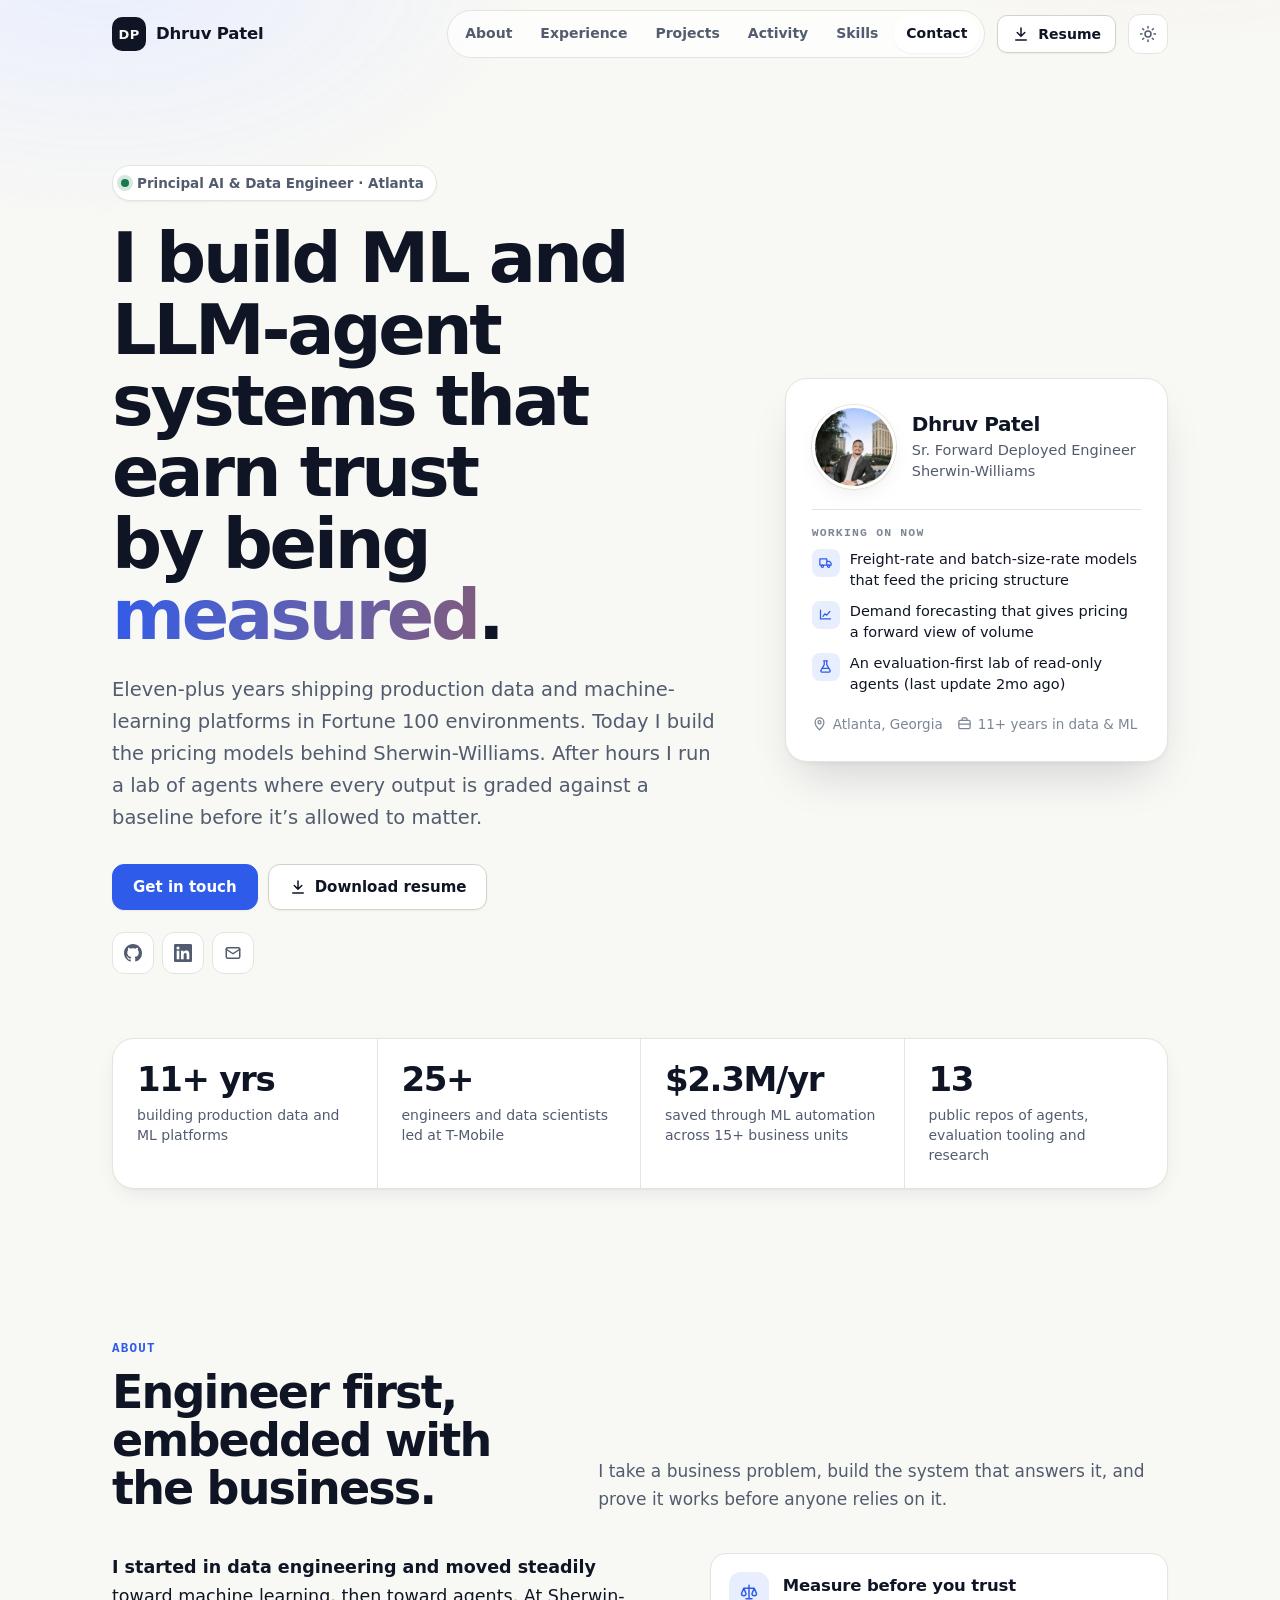
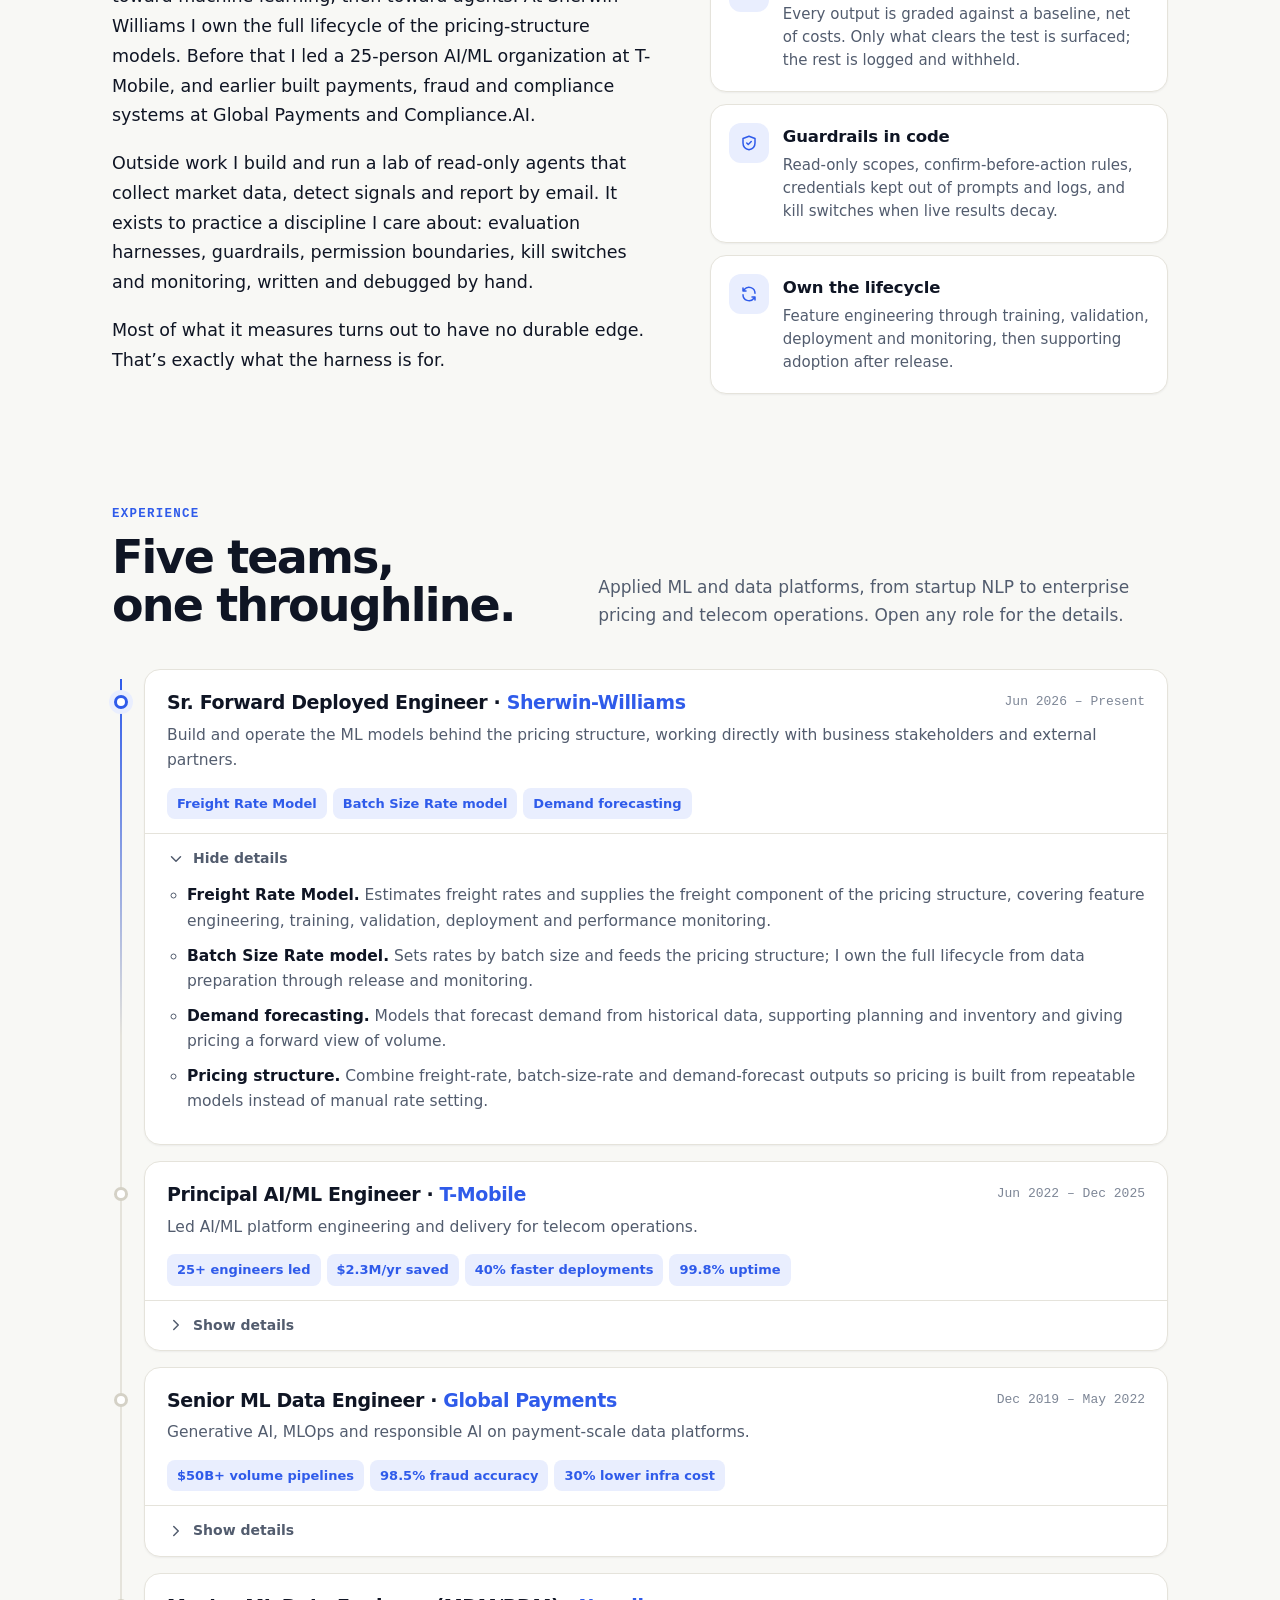
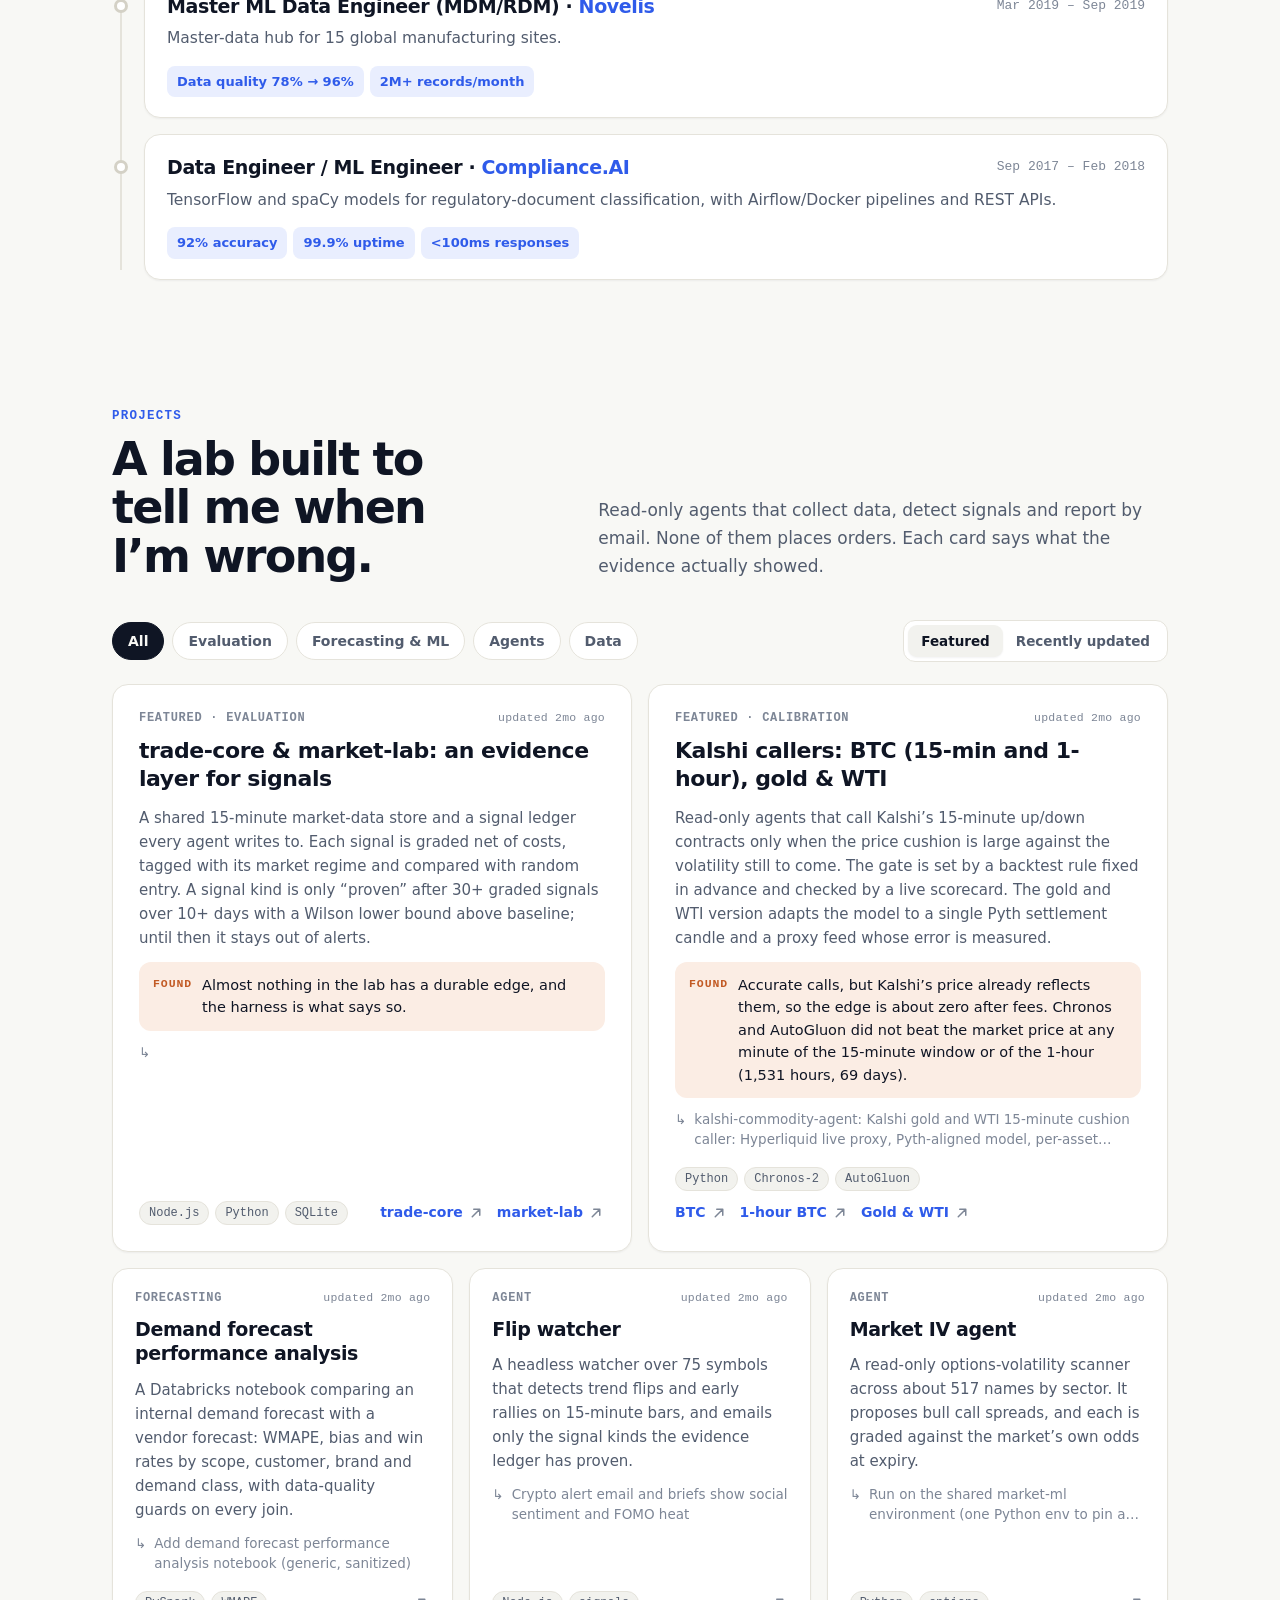
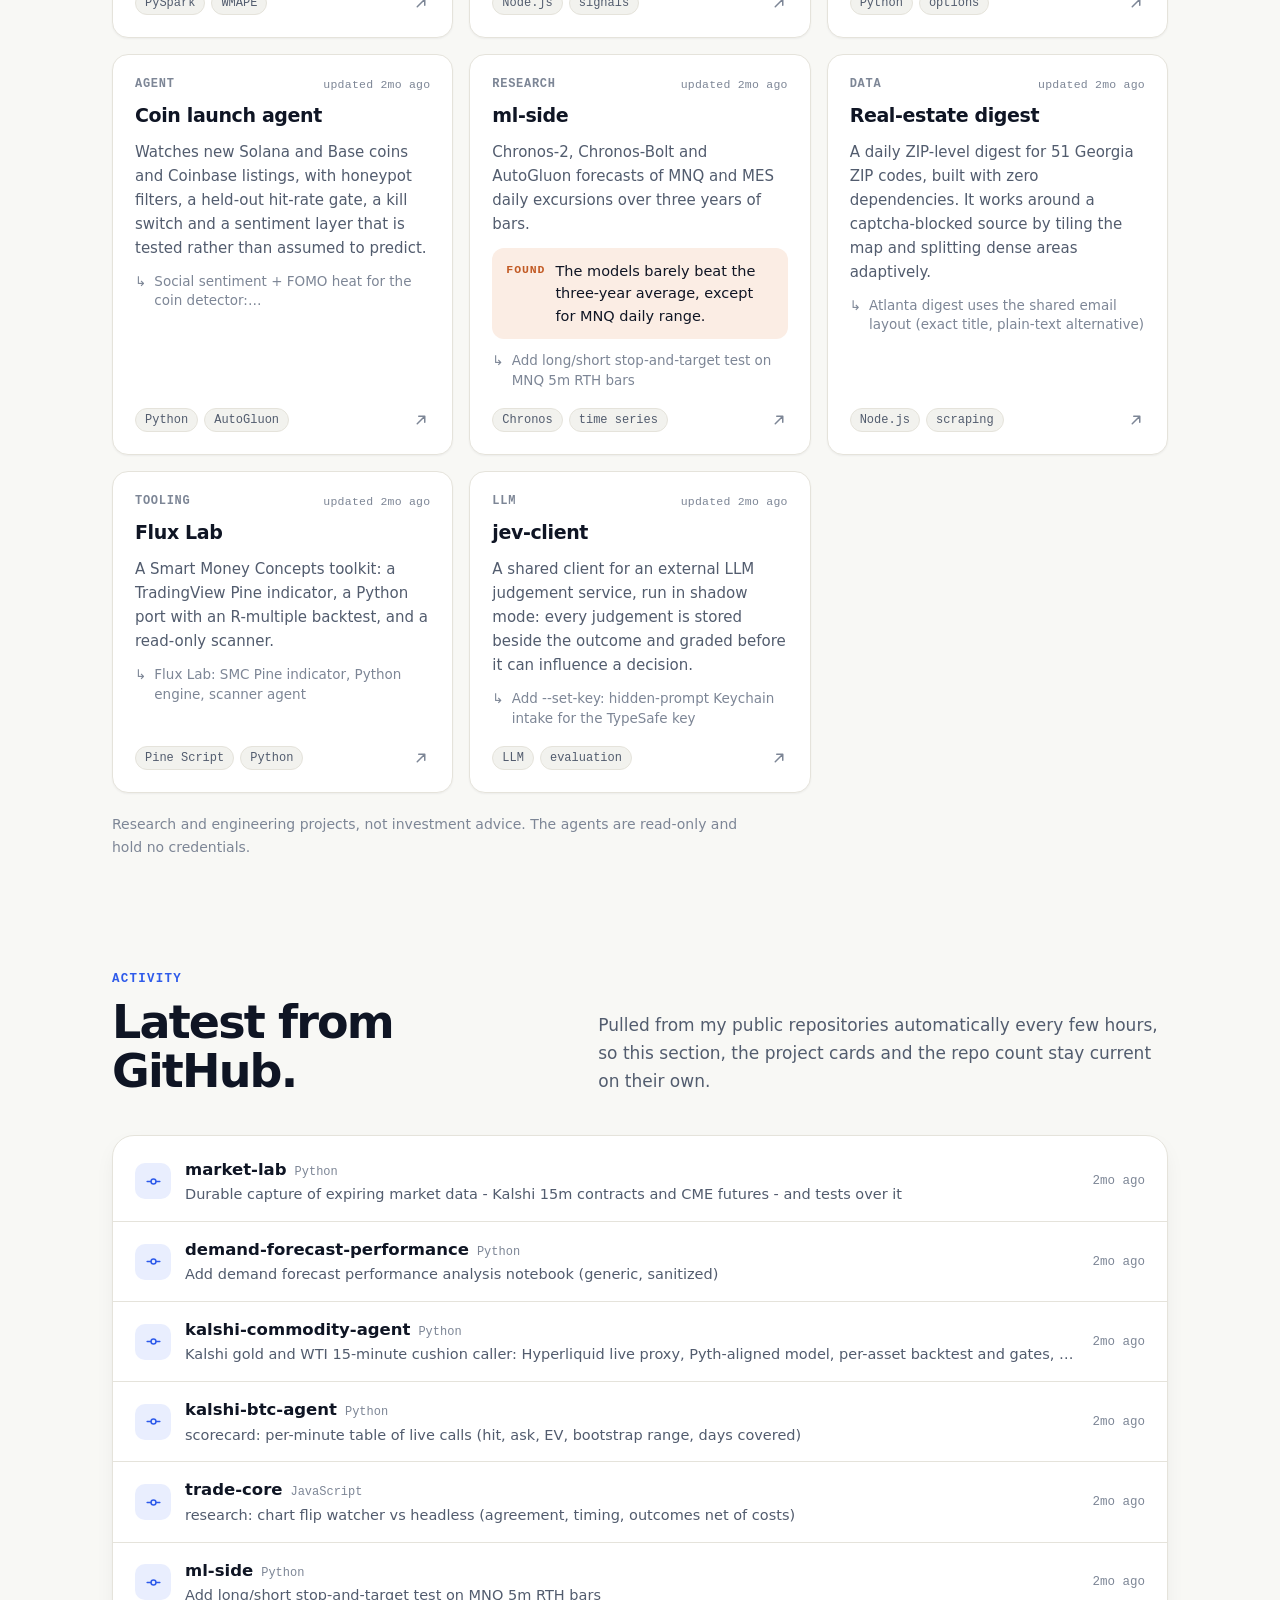
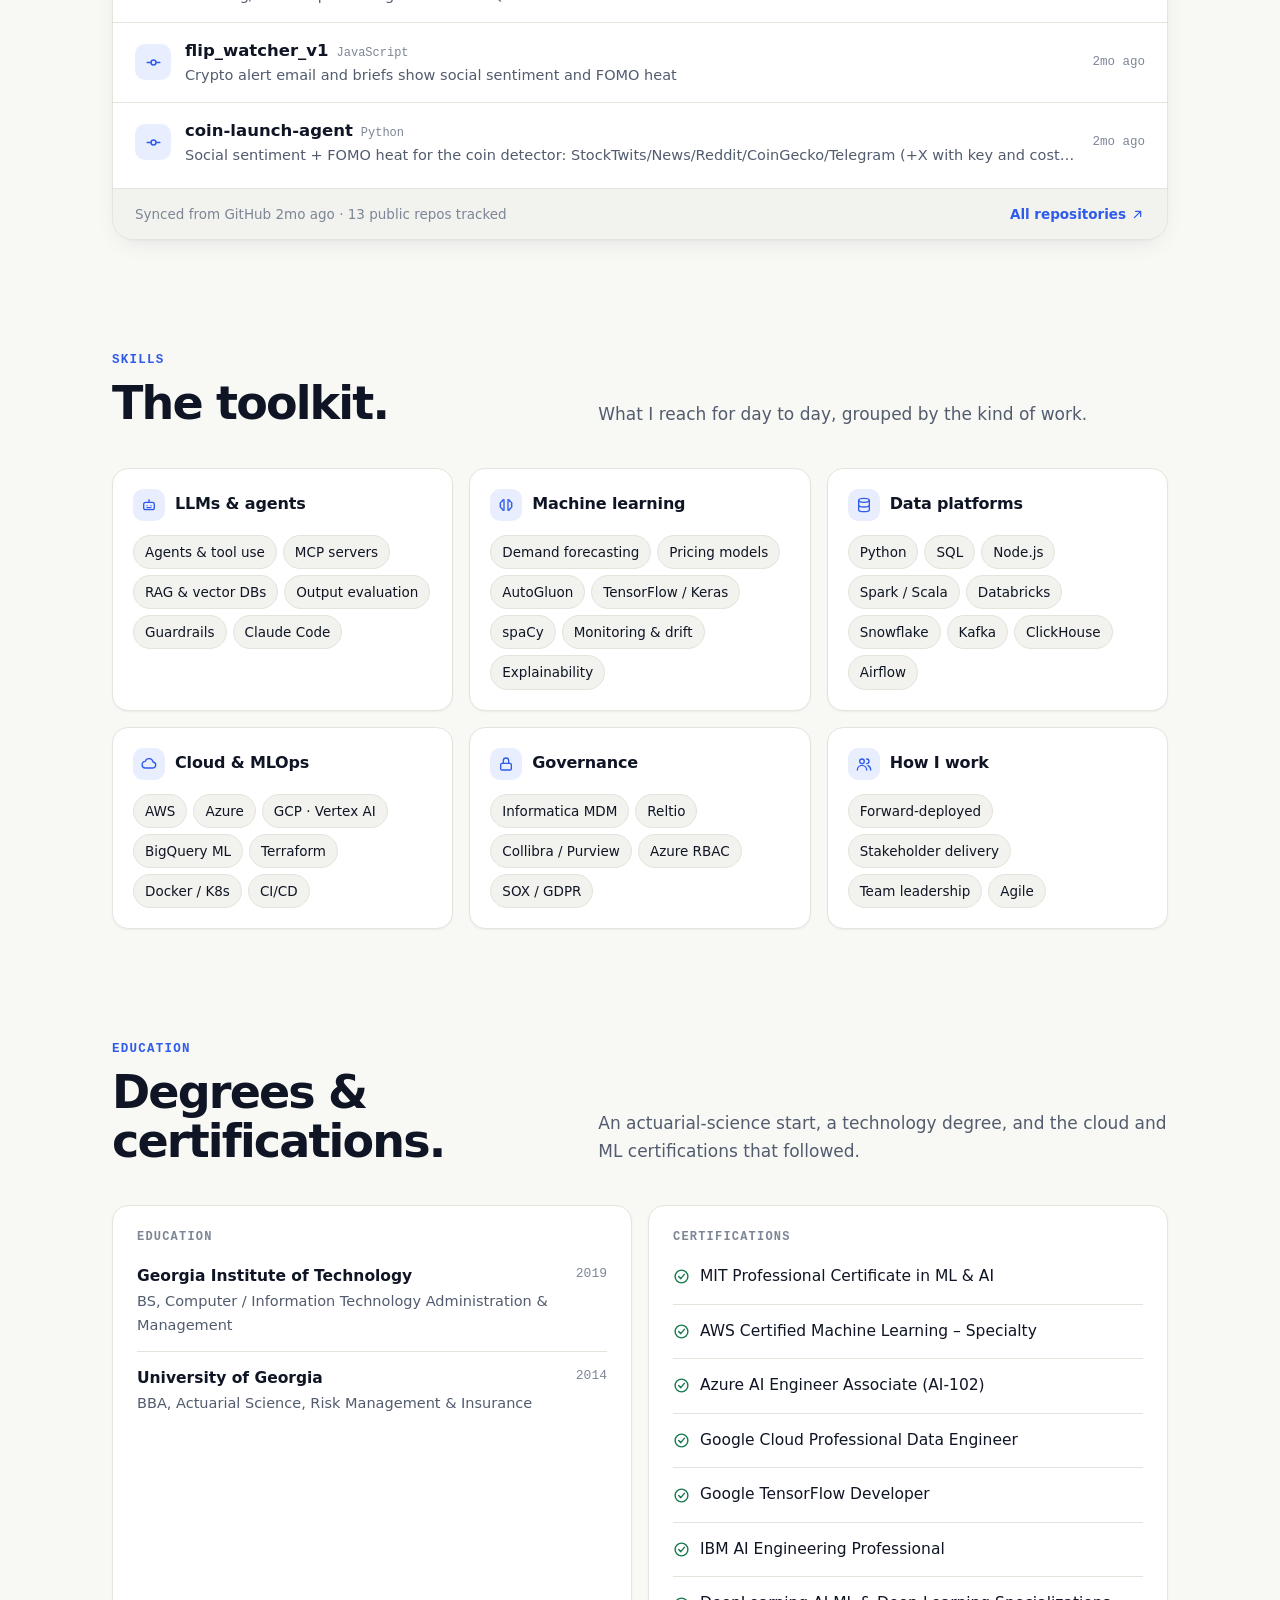
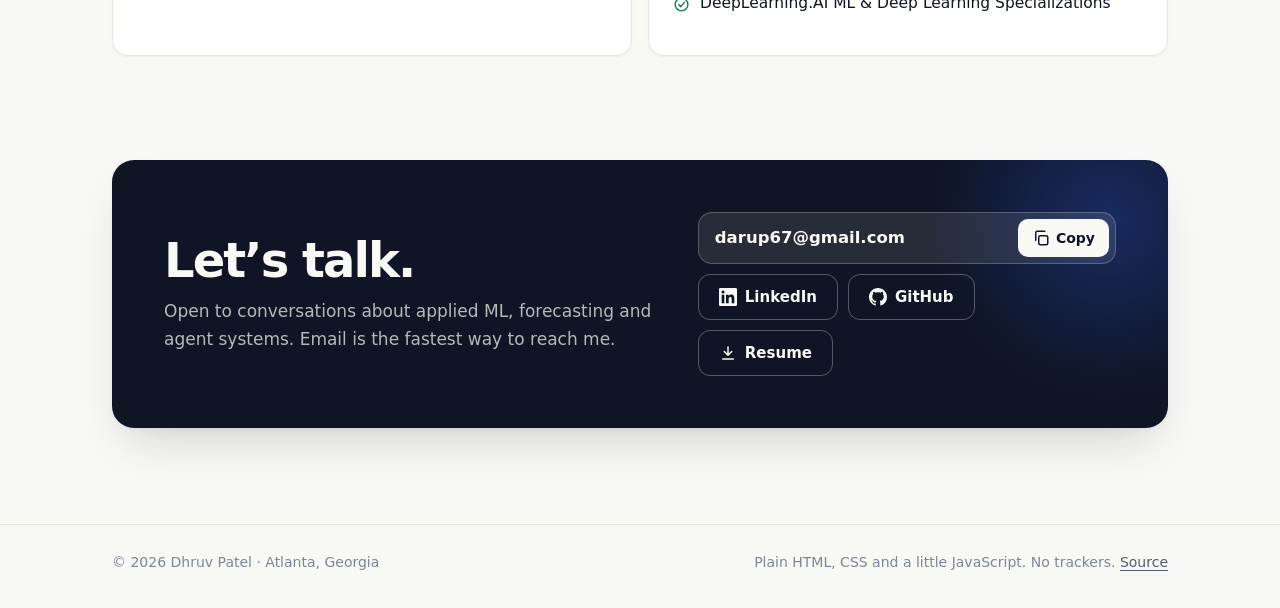
==== index.html @ 6b81b374 "Projects: add the 1-hour BTC caller to the Kalshi card Co-Authored-By: Claude Sonnet 5.5 <noreply@an" ====
<!doctype html>
<html lang="en">
<head>
<meta charset="utf-8">
<meta name="viewport" content="width=device-width, initial-scale=1, viewport-fit=cover">
<title>Dhruv Patel · AI &amp; Data Engineer</title>
<meta name="description" content="Dhruv Patel is a Principal AI and Data Engineer in Atlanta. He builds production ML platforms, demand-forecasting models and LLM-agent systems, and measures every output before trusting it.">
<meta name="theme-color" content="#f8f8f5" media="(prefers-color-scheme: light)">
<meta name="theme-color" content="#090c13" media="(prefers-color-scheme: dark)">
<link rel="canonical" href="https://darup67.github.io/dhruvpatel-site/">
<meta property="og:type" content="profile">
<meta property="og:title" content="Dhruv Patel · AI &amp; Data Engineer">
<meta property="og:description" content="Production ML platforms, demand forecasting and LLM-agent systems that are graded against baselines before they are trusted.">
<meta property="og:url" content="https://darup67.github.io/dhruvpatel-site/">
<meta property="og:image" content="https://darup67.github.io/dhruvpatel-site/assets/avatar.jpg">
<meta name="twitter:card" content="summary">
<link rel="icon" href="data:image/svg+xml,%3Csvg xmlns='http://www.w3.org/2000/svg' viewBox='0 0 64 64'%3E%3Crect width='64' height='64' rx='16' fill='%230f1524'/%3E%3Ctext x='32' y='41' font-family='system-ui,sans-serif' font-size='26' font-weight='700' text-anchor='middle' fill='white'%3EDP%3C/text%3E%3C/svg%3E">
<link rel="stylesheet" href="style.css">
<script>try{var t=localStorage.getItem('theme');if(t==='light'||t==='dark')document.documentElement.setAttribute('data-theme',t)}catch(e){}document.documentElement.classList.add('js')</script>
<script type="application/ld+json">
{"@context":"https://schema.org","@type":"Person","name":"Dhruv Patel","jobTitle":"Principal AI & Data Engineer","image":"https://darup67.github.io/dhruvpatel-site/assets/avatar.jpg","url":"https://darup67.github.io/dhruvpatel-site/","address":{"@type":"PostalAddress","addressLocality":"Atlanta","addressRegion":"GA","addressCountry":"US"},"sameAs":["https://github.com/darup67","https://www.linkedin.com/in/darup89"],"alumniOf":["Georgia Institute of Technology","University of Georgia"]}
</script>
</head>
<body>
<svg width="0" height="0" style="position:absolute" aria-hidden="true">
  <symbol id="i-gh" viewBox="0 0 16 16"><path d="M8 0C3.58 0 0 3.58 0 8c0 3.54 2.29 6.53 5.47 7.59.4.07.55-.17.55-.38 0-.19-.01-.82-.01-1.49-2.01.37-2.53-.49-2.69-.94-.09-.23-.48-.94-.82-1.13-.28-.15-.68-.52-.01-.53.63-.01 1.08.58 1.23.82.72 1.21 1.87.87 2.33.66.07-.52.28-.87.51-1.07-1.78-.2-3.64-.89-3.64-3.95 0-.87.31-1.59.82-2.15-.08-.2-.36-1.02.08-2.12 0 0 .67-.21 2.2.82.64-.18 1.32-.27 2-.27.68 0 1.36.09 2 .27 1.53-1.04 2.2-.82 2.2-.82.44 1.1.16 1.92.08 2.12.51.56.82 1.27.82 2.15 0 3.07-1.87 3.75-3.65 3.95.29.25.54.73.54 1.48 0 1.07-.01 1.93-.01 2.2 0 .21.15.46.55.38A8.01 8.01 0 0016 8c0-4.42-3.58-8-8-8z"/></symbol>
  <symbol id="i-in" viewBox="0 0 24 24"><path d="M20.45 20.45h-3.56v-5.57c0-1.33-.02-3.04-1.85-3.04-1.85 0-2.14 1.45-2.14 2.94v5.67H9.35V9h3.41v1.56h.05c.48-.9 1.64-1.85 3.37-1.85 3.6 0 4.27 2.37 4.27 5.46v6.28zM5.34 7.43a2.06 2.06 0 110-4.13 2.06 2.06 0 010 4.13zM7.12 20.45H3.56V9h3.56v11.45zM22.22 0H1.77C.79 0 0 .77 0 1.73v20.54C0 23.23.79 24 1.77 24h20.45c.98 0 1.78-.77 1.78-1.73V1.73C24 .77 23.2 0 22.22 0z"/></symbol>
  <symbol id="i-mail" viewBox="0 0 24 24"><rect x="3" y="5" width="18" height="14" rx="2"/><path d="M3 7l9 6 9-6"/></symbol>
  <symbol id="i-down" viewBox="0 0 24 24"><path d="M12 4v11M7 10l5 5 5-5M5 20h14"/></symbol>
  <symbol id="i-arrow" viewBox="0 0 24 24"><path d="M7 17L17 7M9 7h8v8"/></symbol>
  <symbol id="i-chev" viewBox="0 0 24 24"><path d="M9 6l6 6-6 6"/></symbol>
  <symbol id="i-sun" viewBox="0 0 24 24"><circle cx="12" cy="12" r="4"/><path d="M12 2v2M12 20v2M4.9 4.9l1.4 1.4M17.7 17.7l1.4 1.4M2 12h2M20 12h2M4.9 19.1l1.4-1.4M17.7 6.3l1.4-1.4"/></symbol>
  <symbol id="i-moon" viewBox="0 0 24 24"><path d="M21 12.8A9 9 0 1111.2 3a7 7 0 009.8 9.8z"/></symbol>
  <symbol id="i-menu" viewBox="0 0 24 24"><path d="M4 7h16M4 12h16M4 17h16"/></symbol>
  <symbol id="i-x" viewBox="0 0 24 24"><path d="M6 6l12 12M18 6L6 18"/></symbol>
  <symbol id="i-copy" viewBox="0 0 24 24"><rect x="9" y="9" width="12" height="12" rx="2"/><path d="M5 15V5a2 2 0 012-2h10"/></symbol>
  <symbol id="i-pin" viewBox="0 0 24 24"><path d="M12 22s7-6.1 7-12a7 7 0 10-14 0c0 5.9 7 12 7 12z"/><circle cx="12" cy="10" r="2.5"/></symbol>
  <symbol id="i-brief" viewBox="0 0 24 24"><rect x="3" y="7" width="18" height="13" rx="2"/><path d="M8 7V5a2 2 0 012-2h4a2 2 0 012 2v2M3 13h18"/></symbol>
  <symbol id="i-chart" viewBox="0 0 24 24"><path d="M4 19V5M4 19h16M8 15l3-4 3 2 5-6"/></symbol>
  <symbol id="i-truck" viewBox="0 0 24 24"><path d="M3 6h11v10H3zM14 10h4l3 3v3h-7"/><circle cx="7" cy="18" r="1.8"/><circle cx="17" cy="18" r="1.8"/></symbol>
  <symbol id="i-flask" viewBox="0 0 24 24"><path d="M9 3h6M10 3v6l-5.5 9.5A2 2 0 006.2 21h11.6a2 2 0 001.7-2.5L14 9V3M7.5 15h9"/></symbol>
  <symbol id="i-scale" viewBox="0 0 24 24"><path d="M12 3v18M5 7h14M5 7l-3 7a3 3 0 006 0zM19 7l-3 7a3 3 0 006 0zM8 21h8"/></symbol>
  <symbol id="i-shield" viewBox="0 0 24 24"><path d="M12 3l8 3v6c0 5-3.5 8-8 9-4.5-1-8-4-8-9V6z"/><path d="M9 12l2 2 4-4"/></symbol>
  <symbol id="i-cycle" viewBox="0 0 24 24"><path d="M20 11a8 8 0 00-14.3-4.9M4 4v4h4M4 13a8 8 0 0014.3 4.9M20 20v-4h-4"/></symbol>
  <symbol id="i-bot" viewBox="0 0 24 24"><rect x="4" y="8" width="16" height="11" rx="3"/><path d="M12 4v4M9 13h.01M15 13h.01M9 16h6"/></symbol>
  <symbol id="i-brain" viewBox="0 0 24 24"><path d="M9 4a3 3 0 00-3 3 3 3 0 00-2 5 3 3 0 002 5 3 3 0 003 3V4zM15 4a3 3 0 013 3 3 3 0 012 5 3 3 0 01-2 5 3 3 0 01-3 3V4z"/></symbol>
  <symbol id="i-db" viewBox="0 0 24 24"><ellipse cx="12" cy="5" rx="8" ry="3"/><path d="M4 5v14c0 1.7 3.6 3 8 3s8-1.3 8-3V5M4 12c0 1.7 3.6 3 8 3s8-1.3 8-3"/></symbol>
  <symbol id="i-cloud" viewBox="0 0 24 24"><path d="M7 18a5 5 0 01-.6-10A6 6 0 0118 9a4.5 4.5 0 01-1 9z"/></symbol>
  <symbol id="i-lock" viewBox="0 0 24 24"><rect x="4" y="11" width="16" height="10" rx="2"/><path d="M8 11V7a4 4 0 018 0v4"/></symbol>
  <symbol id="i-people" viewBox="0 0 24 24"><circle cx="9" cy="8" r="3.5"/><path d="M2 21a7 7 0 0114 0M16 4.5a3.5 3.5 0 010 7M18 14.5a7 7 0 014 6.5"/></symbol>
  <symbol id="i-check" viewBox="0 0 24 24"><circle cx="12" cy="12" r="9"/><path d="M8 12l3 3 5-6"/></symbol>
  <symbol id="i-commit" viewBox="0 0 24 24"><circle cx="12" cy="12" r="3.5"/><path d="M3 12h5.5M15.5 12H21"/></symbol>
  <symbol id="i-up" viewBox="0 0 24 24"><path d="M12 19V5M6 11l6-6 6 6"/></symbol>
</svg>

<a class="skip" href="#main">Skip to content</a>

<header class="site" id="site">
  <div class="wrap">
    <a class="brand" href="#top" aria-label="Dhruv Patel, back to top"><span class="mono-mark" aria-hidden="true">DP</span><span>Dhruv Patel</span></a>
    <nav class="nav" aria-label="Sections">
      <a href="#about">About</a>
      <a href="#experience">Experience</a>
      <a href="#projects">Projects</a>
      <a href="#activity">Activity</a>
      <a href="#skills">Skills</a>
      <a href="#contact">Contact</a>
    </nav>
    <a class="btn sm header-cta" href="resume/Dhruv_Patel_Resume.pdf" download><svg class="i"><use href="#i-down"/></svg>Resume</a>
    <button class="icon-btn theme" id="theme" type="button" aria-label="Switch to dark theme"><svg class="i sun"><use href="#i-sun"/></svg><svg class="i moon"><use href="#i-moon"/></svg></button>
    <button class="icon-btn menu-btn" id="menu-btn" type="button" aria-label="Open menu" aria-expanded="false" aria-controls="mobile-nav"><svg class="i"><use href="#i-menu"/></svg></button>
  </div>
</header>
<nav class="mobile-nav" id="mobile-nav" aria-label="Sections">
  <a href="#about">About</a>
  <a href="#experience">Experience</a>
  <a href="#projects">Projects</a>
  <a href="#activity">Activity</a>
  <a href="#skills">Skills</a>
  <a href="#education">Education</a>
  <a href="#contact">Contact</a>
  <a href="resume/Dhruv_Patel_Resume.pdf" download>Download resume (PDF)</a>
</nav>

<main id="main">
<div class="wrap" id="top">

  <div class="hero">
    <div>
      <span class="pill"><span class="dot" aria-hidden="true"></span>Principal AI &amp; Data Engineer · Atlanta</span>
      <h1>I build ML and LLM-agent systems that earn trust by being <em>measured</em>.</h1>
      <p class="lede">Eleven-plus years shipping production data and machine-learning platforms in Fortune 100 environments. Today I build the pricing models behind Sherwin-Williams. After hours I run a lab of agents where every output is graded against a baseline before it&rsquo;s allowed to matter.</p>
      <div class="cta">
        <a class="btn primary" href="#contact">Get in touch</a>
        <a class="btn" href="resume/Dhruv_Patel_Resume.pdf" download><svg class="i"><use href="#i-down"/></svg>Download resume</a>
      </div>
      <div class="socials">
        <a href="https://github.com/darup67" rel="me" aria-label="GitHub"><svg class="i fill"><use href="#i-gh"/></svg></a>
        <a href="https://www.linkedin.com/in/darup89" rel="me" aria-label="LinkedIn"><svg class="i fill"><use href="#i-in"/></svg></a>
        <a href="#contact" aria-label="Email"><svg class="i"><use href="#i-mail"/></svg></a>
      </div>
    </div>

    <aside class="profile reveal" aria-label="At a glance">
      <div class="profile-top">
        <img class="avatar" src="assets/avatar.jpg" alt="Portrait of Dhruv Patel" width="84" height="84">
        <div>
          <h2>Dhruv Patel</h2>
          <p class="role">Sr. Forward Deployed Engineer<br>Sherwin-Williams</p>
        </div>
      </div>
      <hr>
      <p class="now-label">Working on now</p>
      <ul class="now">
        <li><span class="ico" aria-hidden="true"><svg class="i"><use href="#i-truck"/></svg></span><span>Freight-rate and batch-size-rate models that feed the pricing structure</span></li>
        <li><span class="ico" aria-hidden="true"><svg class="i"><use href="#i-chart"/></svg></span><span>Demand forecasting that gives pricing a forward view of volume</span></li>
        <li><span class="ico" aria-hidden="true"><svg class="i"><use href="#i-flask"/></svg></span><span>An evaluation-first lab of read-only agents (<span data-gh="lastActive">recently active</span>)</span></li>
      </ul>
      <div class="meta">
        <span><svg class="i"><use href="#i-pin"/></svg>Atlanta, Georgia</span>
        <span><svg class="i"><use href="#i-brief"/></svg>11+ years in data &amp; ML</span>
      </div>
    </aside>
  </div>

  <ul class="stats reveal" aria-label="Highlights">
    <li><b>11+ yrs</b><span>building production data and ML platforms</span></li>
    <li><b>25+</b><span>engineers and data scientists led at T-Mobile</span></li>
    <li><b>$2.3M/yr</b><span>saved through ML automation across 15+ business units</span></li>
    <li><b data-gh="repoCount">13</b><span>public repos of agents, evaluation tooling and research</span></li>
  </ul>

  <section id="about">
    <div class="section-head reveal">
      <div><span class="eyebrow">About</span><h2>Engineer first, embedded with the business.</h2></div>
      <p>I take a business problem, build the system that answers it, and prove it works before anyone relies on it.</p>
    </div>
    <div class="about-grid">
      <div class="about-copy reveal">
        <p>I started in data engineering and moved steadily toward machine learning, then toward agents. At Sherwin-Williams I own the full lifecycle of the pricing-structure models. Before that I led a 25-person AI/ML organization at T-Mobile, and earlier built payments, fraud and compliance systems at Global Payments and Compliance.AI.</p>
        <p>Outside work I build and run a lab of read-only agents that collect market data, detect signals and report by email. It exists to practice a discipline I care about: evaluation harnesses, guardrails, permission boundaries, kill switches and monitoring, written and debugged by hand.</p>
        <p>Most of what it measures turns out to have no durable edge. That&rsquo;s exactly what the harness is for.</p>
      </div>
      <div class="principles">
        <div class="principle reveal"><span class="ico" aria-hidden="true"><svg class="i"><use href="#i-scale"/></svg></span><div><h3>Measure before you trust</h3><p>Every output is graded against a baseline, net of costs. Only what clears the test is surfaced; the rest is logged and withheld.</p></div></div>
        <div class="principle reveal"><span class="ico" aria-hidden="true"><svg class="i"><use href="#i-shield"/></svg></span><div><h3>Guardrails in code</h3><p>Read-only scopes, confirm-before-action rules, credentials kept out of prompts and logs, and kill switches when live results decay.</p></div></div>
        <div class="principle reveal"><span class="ico" aria-hidden="true"><svg class="i"><use href="#i-cycle"/></svg></span><div><h3>Own the lifecycle</h3><p>Feature engineering through training, validation, deployment and monitoring, then supporting adoption after release.</p></div></div>
      </div>
    </div>
  </section>

  <section id="experience">
    <div class="section-head reveal">
      <div><span class="eyebrow">Experience</span><h2>Five teams, one throughline.</h2></div>
      <p>Applied ML and data platforms, from startup NLP to enterprise pricing and telecom operations. Open any role for the details.</p>
    </div>
    <ol class="timeline">
      <li class="job current reveal">
        <div class="job-card">
          <div class="job-head"><h3>Sr. Forward Deployed Engineer · <span class="org">Sherwin-Williams</span></h3><span class="when">Jun 2026 – Present</span></div>
          <p class="job-sum">Build and operate the ML models behind the pricing structure, working directly with business stakeholders and external partners.</p>
          <div class="metrics"><span class="metric">Freight Rate Model</span><span class="metric">Batch Size Rate model</span><span class="metric">Demand forecasting</span></div>
          <details class="more" open>
            <summary><svg class="i chev"><use href="#i-chev"/></svg><span class="label-closed">Show details</span><span class="label-open">Hide details</span></summary>
            <ul>
              <li><b>Freight Rate Model.</b> Estimates freight rates and supplies the freight component of the pricing structure, covering feature engineering, training, validation, deployment and performance monitoring.</li>
              <li><b>Batch Size Rate model.</b> Sets rates by batch size and feeds the pricing structure; I own the full lifecycle from data preparation through release and monitoring.</li>
              <li><b>Demand forecasting.</b> Models that forecast demand from historical data, supporting planning and inventory and giving pricing a forward view of volume.</li>
              <li><b>Pricing structure.</b> Combine freight-rate, batch-size-rate and demand-forecast outputs so pricing is built from repeatable models instead of manual rate setting.</li>
            </ul>
          </details>
        </div>
      </li>
      <li class="job reveal">
        <div class="job-card">
          <div class="job-head"><h3>Principal AI/ML Engineer · <span class="org">T-Mobile</span></h3><span class="when">Jun 2022 – Dec 2025</span></div>
          <p class="job-sum">Led AI/ML platform engineering and delivery for telecom operations.</p>
          <div class="metrics"><span class="metric">25+ engineers led</span><span class="metric">$2.3M/yr saved</span><span class="metric">40% faster deployments</span><span class="metric">99.8% uptime</span></div>
          <details class="more">
            <summary><svg class="i chev"><use href="#i-chev"/></svg><span class="label-closed">Show details</span><span class="label-open">Hide details</span></summary>
            <ul>
              <li><b>ML delivery.</b> Led 25+ engineers and data scientists (budget over $15M); adoption across 15+ business units saved $2.3M a year through end-to-end automation.</li>
              <li><b>MLOps.</b> Optimized deployment pipelines and automated testing for a 40% reduction in deployment cycles at 99.8% uptime.</li>
              <li><b>Scale.</b> MDM/RDM platforms through 12 major releases on microservices handling 10 million daily transactions for 50,000+ users; Kafka and REST patterns processing 500GB+ a day.</li>
              <li><b>Golden Record matching.</b> Fuzzy and ML matching across 30+ sources: data quality up 35%, reconciliation time down 60%, manual corrections down 45%.</li>
              <li><b>Security and migration.</b> Security architecture for moving 200+ applications and databases to Azure (assets over $100M); exposure incidents down 80%, unauthorized access down 95%.</li>
            </ul>
          </details>
        </div>
      </li>
      <li class="job reveal">
        <div class="job-card">
          <div class="job-head"><h3>Senior ML Data Engineer · <span class="org">Global Payments</span></h3><span class="when">Dec 2019 – May 2022</span></div>
          <p class="job-sum">Generative AI, MLOps and responsible AI on payment-scale data platforms.</p>
          <div class="metrics"><span class="metric">$50B+ volume pipelines</span><span class="metric">98.5% fraud accuracy</span><span class="metric">30% lower infra cost</span></div>
          <details class="more">
            <summary><svg class="i chev"><use href="#i-chev"/></svg><span class="label-closed">Show details</span><span class="label-open">Hide details</span></summary>
            <ul>
              <li><b>Generative AI and responsible AI.</b> LLM-based solutions including developer-productivity tools, plus MLOps, monitoring and explainability so automated decisions could be reviewed and audited.</li>
              <li><b>Pipelines.</b> ETL for $50B+ in annual transaction volume in Python, Scala and Spark; AWS-to-GCP migration with 45% faster queries and 30% lower infrastructure cost.</li>
              <li><b>Fraud detection.</b> Real-time detection to 98.5% accuracy with 25% fewer false positives using BigQuery ML and streaming transformations.</li>
              <li><b>Delivery.</b> Led a cross-functional team using Agile, accelerating delivery 20% through sprint planning and CI/CD automation.</li>
            </ul>
          </details>
        </div>
      </li>
      <li class="job reveal">
        <div class="job-card">
          <div class="job-head"><h3>Master ML Data Engineer (MDM/RDM) · <span class="org">Novelis</span></h3><span class="when">Mar 2019 – Sep 2019</span></div>
          <p class="job-sum">Master-data hub for 15 global manufacturing sites.</p>
          <div class="metrics"><span class="metric">Data quality 78% → 96%</span><span class="metric">2M+ records/month</span></div>
          <div class="job-pad"></div>
        </div>
      </li>
      <li class="job reveal">
        <div class="job-card">
          <div class="job-head"><h3>Data Engineer / ML Engineer · <span class="org">Compliance.AI</span></h3><span class="when">Sep 2017 – Feb 2018</span></div>
          <p class="job-sum">TensorFlow and spaCy models for regulatory-document classification, with Airflow/Docker pipelines and REST APIs.</p>
          <div class="metrics"><span class="metric">92% accuracy</span><span class="metric">99.9% uptime</span><span class="metric">&lt;100ms responses</span></div>
          <div class="job-pad"></div>
        </div>
      </li>
    </ol>
  </section>

  <section id="projects">
    <div class="section-head reveal">
      <div><span class="eyebrow">Projects</span><h2>A lab built to tell me when I&rsquo;m wrong.</h2></div>
      <p>Read-only agents that collect data, detect signals and report by email. None of them places orders. Each card says what the evidence actually showed.</p>
    </div>

    <div class="toolbar reveal">
      <div class="filters" role="group" aria-label="Filter projects">
        <button class="filter" type="button" data-filter="all" aria-pressed="true">All</button>
        <button class="filter" type="button" data-filter="eval" aria-pressed="false">Evaluation</button>
        <button class="filter" type="button" data-filter="ml" aria-pressed="false">Forecasting &amp; ML</button>
        <button class="filter" type="button" data-filter="agents" aria-pressed="false">Agents</button>
        <button class="filter" type="button" data-filter="data" aria-pressed="false">Data</button>
      </div>
      <div class="sort" role="group" aria-label="Order projects">
        <button class="seg" type="button" data-sort="featured" aria-pressed="true">Featured</button>
        <button class="seg" type="button" data-sort="recent" aria-pressed="false" disabled title="Loads with GitHub data">Recently updated</button>
      </div>
    </div>

    <div class="projects" id="project-grid">
      <article class="proj feature reveal" data-cat="eval data" data-repo="trade-core market-lab">
        <div class="proj-kicker">Featured · Evaluation <span class="updated" data-updated></span></div>
        <h3><a href="https://github.com/darup67/trade-core">trade-core &amp; market-lab: an evidence layer for signals</a></h3>
        <p>A shared 15-minute market-data store and a signal ledger every agent writes to. Each signal is graded net of costs, tagged with its market regime and compared with random entry. A signal kind is only &ldquo;proven&rdquo; after 30+ graded signals over 10+ days with a Wilson lower bound above baseline; until then it stays out of alerts.</p>
        <div class="finding"><b>Found</b><span>Almost nothing in the lab has a durable edge, and the harness is what says so.</span></div>
        <p class="latest" data-latest hidden></p>
        <div class="proj-foot"><div class="tags"><span class="tag">Node.js</span><span class="tag">Python</span><span class="tag">SQLite</span></div><div class="repo-links"><a href="https://github.com/darup67/trade-core">trade-core <svg class="i go"><use href="#i-arrow"/></svg></a><a href="https://github.com/darup67/market-lab">market-lab <svg class="i go"><use href="#i-arrow"/></svg></a></div></div>
      </article>

      <article class="proj feature reveal" data-cat="eval ml" data-repo="kalshi-btc-agent kalshi-commodity-agent kalshi-btc-1h-agent">
        <div class="proj-kicker">Featured · Calibration <span class="updated" data-updated></span></div>
        <h3><a href="https://github.com/darup67/kalshi-btc-agent">Kalshi callers: BTC (15-min and 1-hour), gold &amp; WTI</a></h3>
        <p>Read-only agents that call Kalshi&rsquo;s 15-minute up/down contracts only when the price cushion is large against the volatility still to come. The gate is set by a backtest rule fixed in advance and checked by a live scorecard. The gold and WTI version adapts the model to a single Pyth settlement candle and a proxy feed whose error is measured.</p>
        <div class="finding"><b>Found</b><span>Accurate calls, but Kalshi&rsquo;s price already reflects them, so the edge is about zero after fees. Chronos and AutoGluon did not beat the market price at any minute of the 15-minute window or of the 1-hour (1,531 hours, 69 days).</span></div>
        <p class="latest" data-latest hidden></p>
        <div class="proj-foot"><div class="tags"><span class="tag">Python</span><span class="tag">Chronos-2</span><span class="tag">AutoGluon</span></div><div class="repo-links"><a href="https://github.com/darup67/kalshi-btc-agent">BTC <svg class="i go"><use href="#i-arrow"/></svg></a><a href="https://github.com/darup67/kalshi-btc-1h-agent">1-hour BTC <svg class="i go"><use href="#i-arrow"/></svg></a><a href="https://github.com/darup67/kalshi-commodity-agent">Gold &amp; WTI <svg class="i go"><use href="#i-arrow"/></svg></a></div></div>
      </article>

      <article class="proj reveal" data-cat="ml data" data-repo="demand-forecast-performance">
        <div class="proj-kicker">Forecasting <span class="updated" data-updated></span></div>
        <h3><a href="https://github.com/darup67/demand-forecast-performance">Demand forecast performance analysis</a></h3>
        <p>A Databricks notebook comparing an internal demand forecast with a vendor forecast: WMAPE, bias and win rates by scope, customer, brand and demand class, with data-quality guards on every join.</p>
        <p class="latest" data-latest hidden></p>
        <div class="proj-foot"><div class="tags"><span class="tag">PySpark</span><span class="tag">WMAPE</span></div><svg class="i go"><use href="#i-arrow"/></svg></div>
      </article>

      <article class="proj reveal" data-cat="agents eval" data-repo="flip_watcher_v1">
        <div class="proj-kicker">Agent <span class="updated" data-updated></span></div>
        <h3><a href="https://github.com/darup67/flip_watcher_v1">Flip watcher</a></h3>
        <p>A headless watcher over 75 symbols that detects trend flips and early rallies on 15-minute bars, and emails only the signal kinds the evidence ledger has proven.</p>
        <p class="latest" data-latest hidden></p>
        <div class="proj-foot"><div class="tags"><span class="tag">Node.js</span><span class="tag">signals</span></div><svg class="i go"><use href="#i-arrow"/></svg></div>
      </article>

      <article class="proj reveal" data-cat="agents eval" data-repo="market-iv-agent">
        <div class="proj-kicker">Agent <span class="updated" data-updated></span></div>
        <h3><a href="https://github.com/darup67/market-iv-agent">Market IV agent</a></h3>
        <p>A read-only options-volatility scanner across about 517 names by sector. It proposes bull call spreads, and each is graded against the market&rsquo;s own odds at expiry.</p>
        <p class="latest" data-latest hidden></p>
        <div class="proj-foot"><div class="tags"><span class="tag">Python</span><span class="tag">options</span></div><svg class="i go"><use href="#i-arrow"/></svg></div>
      </article>

      <article class="proj reveal" data-cat="agents ml" data-repo="coin-launch-agent">
        <div class="proj-kicker">Agent <span class="updated" data-updated></span></div>
        <h3><a href="https://github.com/darup67/coin-launch-agent">Coin launch agent</a></h3>
        <p>Watches new Solana and Base coins and Coinbase listings, with honeypot filters, a held-out hit-rate gate, a kill switch and a sentiment layer that is tested rather than assumed to predict.</p>
        <p class="latest" data-latest hidden></p>
        <div class="proj-foot"><div class="tags"><span class="tag">Python</span><span class="tag">AutoGluon</span></div><svg class="i go"><use href="#i-arrow"/></svg></div>
      </article>

      <article class="proj reveal" data-cat="ml" data-repo="ml-side">
        <div class="proj-kicker">Research <span class="updated" data-updated></span></div>
        <h3><a href="https://github.com/darup67/ml-side">ml-side</a></h3>
        <p>Chronos-2, Chronos-Bolt and AutoGluon forecasts of MNQ and MES daily excursions over three years of bars.</p>
        <div class="finding"><b>Found</b><span>The models barely beat the three-year average, except for MNQ daily range.</span></div>
        <p class="latest" data-latest hidden></p>
        <div class="proj-foot"><div class="tags"><span class="tag">Chronos</span><span class="tag">time series</span></div><svg class="i go"><use href="#i-arrow"/></svg></div>
      </article>

      <article class="proj reveal" data-cat="data agents" data-repo="zillow_agent_v1">
        <div class="proj-kicker">Data <span class="updated" data-updated></span></div>
        <h3><a href="https://github.com/darup67/zillow_agent_v1">Real-estate digest</a></h3>
        <p>A daily ZIP-level digest for 51 Georgia ZIP codes, built with zero dependencies. It works around a captcha-blocked source by tiling the map and splitting dense areas adaptively.</p>
        <p class="latest" data-latest hidden></p>
        <div class="proj-foot"><div class="tags"><span class="tag">Node.js</span><span class="tag">scraping</span></div><svg class="i go"><use href="#i-arrow"/></svg></div>
      </article>

      <article class="proj reveal" data-cat="agents" data-repo="flux-lab">
        <div class="proj-kicker">Tooling <span class="updated" data-updated></span></div>
        <h3><a href="https://github.com/darup67/flux-lab">Flux Lab</a></h3>
        <p>A Smart Money Concepts toolkit: a TradingView Pine indicator, a Python port with an R-multiple backtest, and a read-only scanner.</p>
        <p class="latest" data-latest hidden></p>
        <div class="proj-foot"><div class="tags"><span class="tag">Pine Script</span><span class="tag">Python</span></div><svg class="i go"><use href="#i-arrow"/></svg></div>
      </article>

      <article class="proj reveal" data-cat="agents eval" data-repo="jev-client">
        <div class="proj-kicker">LLM <span class="updated" data-updated></span></div>
        <h3><a href="https://github.com/darup67/jev-client">jev-client</a></h3>
        <p>A shared client for an external LLM judgement service, run in shadow mode: every judgement is stored beside the outcome and graded before it can influence a decision.</p>
        <p class="latest" data-latest hidden></p>
        <div class="proj-foot"><div class="tags"><span class="tag">LLM</span><span class="tag">evaluation</span></div><svg class="i go"><use href="#i-arrow"/></svg></div>
      </article>
      <p class="empty" id="empty" hidden>No projects in this category.</p>
    </div>
    <p class="disclaimer">Research and engineering projects, not investment advice. The agents are read-only and hold no credentials.</p>
  </section>

  <section id="activity">
    <div class="section-head reveal">
      <div><span class="eyebrow">Activity</span><h2>Latest from GitHub.</h2></div>
      <p>Pulled from my public repositories automatically every few hours, so this section, the project cards and the repo count stay current on their own.</p>
    </div>
    <div class="activity reveal">
      <ol class="feed" id="feed" aria-live="polite"><li class="feed-empty">Loading recent activity…</li></ol>
      <div class="feed-foot"><span id="synced">GitHub data not loaded yet.</span><a href="https://github.com/darup67?tab=repositories">All repositories <svg class="i"><use href="#i-arrow"/></svg></a></div>
    </div>
  </section>

  <section id="skills">
    <div class="section-head reveal">
      <div><span class="eyebrow">Skills</span><h2>The toolkit.</h2></div>
      <p>What I reach for day to day, grouped by the kind of work.</p>
    </div>
    <div class="skills">
      <div class="skill reveal"><h3><span class="ico" aria-hidden="true"><svg class="i"><use href="#i-bot"/></svg></span>LLMs &amp; agents</h3><div class="chips"><span class="chip">Agents &amp; tool use</span><span class="chip">MCP servers</span><span class="chip">RAG &amp; vector DBs</span><span class="chip">Output evaluation</span><span class="chip">Guardrails</span><span class="chip">Claude Code</span></div></div>
      <div class="skill reveal"><h3><span class="ico" aria-hidden="true"><svg class="i"><use href="#i-brain"/></svg></span>Machine learning</h3><div class="chips"><span class="chip">Demand forecasting</span><span class="chip">Pricing models</span><span class="chip">AutoGluon</span><span class="chip">TensorFlow / Keras</span><span class="chip">spaCy</span><span class="chip">Monitoring &amp; drift</span><span class="chip">Explainability</span></div></div>
      <div class="skill reveal"><h3><span class="ico" aria-hidden="true"><svg class="i"><use href="#i-db"/></svg></span>Data platforms</h3><div class="chips"><span class="chip">Python</span><span class="chip">SQL</span><span class="chip">Node.js</span><span class="chip">Spark / Scala</span><span class="chip">Databricks</span><span class="chip">Snowflake</span><span class="chip">Kafka</span><span class="chip">ClickHouse</span><span class="chip">Airflow</span></div></div>
      <div class="skill reveal"><h3><span class="ico" aria-hidden="true"><svg class="i"><use href="#i-cloud"/></svg></span>Cloud &amp; MLOps</h3><div class="chips"><span class="chip">AWS</span><span class="chip">Azure</span><span class="chip">GCP · Vertex AI</span><span class="chip">BigQuery ML</span><span class="chip">Terraform</span><span class="chip">Docker / K8s</span><span class="chip">CI/CD</span></div></div>
      <div class="skill reveal"><h3><span class="ico" aria-hidden="true"><svg class="i"><use href="#i-lock"/></svg></span>Governance</h3><div class="chips"><span class="chip">Informatica MDM</span><span class="chip">Reltio</span><span class="chip">Collibra / Purview</span><span class="chip">Azure RBAC</span><span class="chip">SOX / GDPR</span></div></div>
      <div class="skill reveal"><h3><span class="ico" aria-hidden="true"><svg class="i"><use href="#i-people"/></svg></span>How I work</h3><div class="chips"><span class="chip">Forward-deployed</span><span class="chip">Stakeholder delivery</span><span class="chip">Team leadership</span><span class="chip">Agile</span></div></div>
    </div>
  </section>

  <section id="education">
    <div class="section-head reveal">
      <div><span class="eyebrow">Education</span><h2>Degrees &amp; certifications.</h2></div>
      <p>An actuarial-science start, a technology degree, and the cloud and ML certifications that followed.</p>
    </div>
    <div class="edu">
      <div class="panel reveal">
        <h3>Education</h3>
        <ul class="rows">
          <li><span><b>Georgia Institute of Technology</b><span class="deg">BS, Computer / Information Technology Administration &amp; Management</span></span><small>2019</small></li>
          <li><span><b>University of Georgia</b><span class="deg">BBA, Actuarial Science, Risk Management &amp; Insurance</span></span><small>2014</small></li>
        </ul>
      </div>
      <div class="panel reveal">
        <h3>Certifications</h3>
        <ul class="rows certs">
          <li><svg class="i"><use href="#i-check"/></svg>MIT Professional Certificate in ML &amp; AI</li>
          <li><svg class="i"><use href="#i-check"/></svg>AWS Certified Machine Learning – Specialty</li>
          <li><svg class="i"><use href="#i-check"/></svg>Azure AI Engineer Associate (AI-102)</li>
          <li><svg class="i"><use href="#i-check"/></svg>Google Cloud Professional Data Engineer</li>
          <li><svg class="i"><use href="#i-check"/></svg>Google TensorFlow Developer</li>
          <li><svg class="i"><use href="#i-check"/></svg>IBM AI Engineering Professional</li>
          <li><svg class="i"><use href="#i-check"/></svg>DeepLearning.AI ML &amp; Deep Learning Specializations</li>
        </ul>
      </div>
    </div>
  </section>

  <section id="contact">
    <div class="contact reveal">
      <div>
        <h2>Let&rsquo;s talk.</h2>
        <p>Open to conversations about applied ML, forecasting and agent systems. Email is the fastest way to reach me.</p>
      </div>
      <div class="contact-actions">
        <div class="email-row"><a href="mailto:darup67@gmail.com" id="email">darup67@gmail.com</a><button class="copy" type="button" id="copy-email"><svg class="i"><use href="#i-copy"/></svg><span>Copy</span></button></div>
        <div class="row">
          <a class="btn" href="https://www.linkedin.com/in/darup89" rel="me"><svg class="i fill"><use href="#i-in"/></svg>LinkedIn</a>
          <a class="btn" href="https://github.com/darup67" rel="me"><svg class="i fill"><use href="#i-gh"/></svg>GitHub</a>
          <a class="btn" href="resume/Dhruv_Patel_Resume.pdf" download><svg class="i"><use href="#i-down"/></svg>Resume</a>
        </div>
      </div>
    </div>
  </section>

</div>
</main>

<footer>
  <div class="wrap">
    <span>© <span id="year">2026</span> Dhruv Patel · Atlanta, Georgia</span>
    <span>Plain HTML, CSS and a little JavaScript. No trackers. <a href="https://github.com/darup67/dhruvpatel-site">Source</a></span>
  </div>
</footer>

<button class="icon-btn to-top" id="to-top" type="button" aria-label="Back to top"><svg class="i"><use href="#i-up"/></svg></button>
<div class="toast" id="toast" role="status" aria-live="polite"></div>
<script src="script.js"></script>
</body>
</html>
---- style.css ----
/* ── Tokens ─────────────────────────────────────────── */
:root{
  --bg:#f8f8f5; --bg-glow:#e7edff; --surface:#ffffff; --surface-2:#f2f2ee; --line:#e5e3db; --line-strong:#d4d1c6;
  --text:#0f1524; --sub:#525c6e; --faint:#7d8696;
  --accent:#2f5bea; --accent-hover:#2149cc; --accent-ink:#ffffff; --accent-soft:#e9eefe;
  --warm:#c25a24; --warm-soft:#fbede4; --good:#18794e;
  --shadow-sm:0 1px 2px rgba(15,21,36,.05);
  --shadow:0 1px 2px rgba(15,21,36,.04),0 8px 24px -8px rgba(15,21,36,.10);
  --shadow-lg:0 2px 4px rgba(15,21,36,.04),0 24px 48px -16px rgba(15,21,36,.18);
  --r-sm:10px; --r:16px; --r-lg:22px; --maxw:1120px;
  --sans:"Inter",system-ui,-apple-system,"Segoe UI",Roboto,"Helvetica Neue",Arial,sans-serif;
  --mono:ui-monospace,"SF Mono",SFMono-Regular,Menlo,Consolas,monospace;
  --ease:cubic-bezier(.2,.7,.2,1);
  color-scheme:light;
}
@media (prefers-color-scheme:dark){
  :root:not([data-theme="light"]){
    --bg:#090c13; --bg-glow:#16224a; --surface:#10151f; --surface-2:#141a26; --line:#1e2633; --line-strong:#2a3444;
    --text:#eef1f7; --sub:#a4aec0; --faint:#77839a;
    --accent:#7f9dff; --accent-hover:#9fb6ff; --accent-ink:#0a0f1c; --accent-soft:#18223f;
    --warm:#f2a173; --warm-soft:#2a1b14; --good:#5fd09a;
    --shadow-sm:0 1px 2px rgba(0,0,0,.3);
    --shadow:0 1px 2px rgba(0,0,0,.3),0 10px 28px -10px rgba(0,0,0,.55);
    --shadow-lg:0 2px 4px rgba(0,0,0,.3),0 28px 56px -18px rgba(0,0,0,.7);
    color-scheme:dark;
  }
}
:root[data-theme="dark"]{
  --bg:#090c13; --bg-glow:#16224a; --surface:#10151f; --surface-2:#141a26; --line:#1e2633; --line-strong:#2a3444;
  --text:#eef1f7; --sub:#a4aec0; --faint:#77839a;
  --accent:#7f9dff; --accent-hover:#9fb6ff; --accent-ink:#0a0f1c; --accent-soft:#18223f;
  --warm:#f2a173; --warm-soft:#2a1b14; --good:#5fd09a;
  --shadow-sm:0 1px 2px rgba(0,0,0,.3);
  --shadow:0 1px 2px rgba(0,0,0,.3),0 10px 28px -10px rgba(0,0,0,.55);
  --shadow-lg:0 2px 4px rgba(0,0,0,.3),0 28px 56px -18px rgba(0,0,0,.7);
  color-scheme:dark;
}

/* ── Base ───────────────────────────────────────────── */
*,*::before,*::after{box-sizing:border-box}
html{scroll-behavior:smooth;scroll-padding-top:84px;-webkit-text-size-adjust:100%}
body{margin:0;background:var(--bg);color:var(--text);font:16.5px/1.65 var(--sans);-webkit-font-smoothing:antialiased;text-rendering:optimizeLegibility}
body::before{content:"";position:fixed;inset:-20vh -10vw auto;height:80vh;z-index:-1;pointer-events:none;
  background:radial-gradient(40% 50% at 15% 20%,var(--bg-glow),transparent 70%),radial-gradient(35% 45% at 85% 0%,var(--warm-soft),transparent 70%);opacity:.9}
img{max-width:100%;display:block}
a{color:var(--accent);text-decoration-thickness:1px;text-underline-offset:3px}
a:hover{color:var(--accent-hover)}
:focus-visible{outline:2.5px solid var(--accent);outline-offset:3px;border-radius:8px}
::selection{background:var(--accent-soft)}
.wrap{max-width:var(--maxw);margin:0 auto;padding-inline:clamp(16px,4vw,32px)}
.skip{position:absolute;left:-999px;top:10px;z-index:200;background:var(--accent);color:var(--accent-ink);padding:10px 16px;border-radius:10px;font-weight:600;text-decoration:none}
.skip:focus{left:12px}
.sr-only{position:absolute;width:1px;height:1px;padding:0;margin:-1px;overflow:hidden;clip:rect(0,0,0,0);white-space:nowrap;border:0}
svg.i{width:18px;height:18px;flex:none;fill:none;stroke:currentColor;stroke-width:2;stroke-linecap:round;stroke-linejoin:round}
svg.i.fill{fill:currentColor;stroke:none}

/* ── Header ─────────────────────────────────────────── */
.site{position:sticky;top:0;z-index:100;transition:background .25s var(--ease),border-color .25s var(--ease),box-shadow .25s var(--ease);border-bottom:1px solid transparent}
.site.scrolled{background:color-mix(in srgb,var(--bg) 82%,transparent);backdrop-filter:saturate(1.6) blur(14px);-webkit-backdrop-filter:saturate(1.6) blur(14px);border-bottom-color:var(--line)}
.site .wrap{display:flex;align-items:center;gap:12px;height:68px}
.brand{display:flex;align-items:center;gap:10px;white-space:nowrap;color:var(--text);text-decoration:none;font-weight:650;letter-spacing:-.01em;margin-right:auto}
.brand:hover{color:var(--text)}
.mono-mark{display:grid;place-items:center;width:34px;height:34px;border-radius:10px;background:var(--text);color:var(--bg);font:700 13px var(--sans);letter-spacing:.02em}
.nav{display:flex;align-items:center;gap:2px;padding:4px;border-radius:999px;border:1px solid var(--line);background:color-mix(in srgb,var(--surface) 70%,transparent)}
.nav a{color:var(--sub);text-decoration:none;font-size:14px;font-weight:550;padding:7px 13px;border-radius:999px;transition:color .2s,background .2s}
.nav a:hover{color:var(--text)}
.nav a[aria-current="true"]{color:var(--text);background:var(--surface);box-shadow:var(--shadow-sm)}
.icon-btn{display:inline-grid;place-items:center;width:40px;height:40px;border-radius:12px;border:1px solid var(--line);background:var(--surface);color:var(--sub);cursor:pointer;transition:color .2s,border-color .2s}
.icon-btn:hover{color:var(--text);border-color:var(--line-strong)}
.theme .moon{display:none}
:root[data-theme="dark"] .theme .sun{display:none}
:root[data-theme="dark"] .theme .moon{display:block}
@media (prefers-color-scheme:dark){:root:not([data-theme="light"]) .theme .sun{display:none}:root:not([data-theme="light"]) .theme .moon{display:block}}
.header-cta{display:inline-flex}
.menu-btn{display:none}
.mobile-nav{display:none}
@media (max-width:900px){
  .site .nav,.site .header-cta{display:none}
  .menu-btn{display:inline-grid}
  .mobile-nav{position:fixed;inset:68px 0 auto;z-index:99;background:var(--bg);border-bottom:1px solid var(--line);box-shadow:var(--shadow-lg);padding:8px clamp(16px,4vw,32px) 18px}
  .mobile-nav.open{display:block}
  .mobile-nav a{display:block;padding:13px 4px;border-bottom:1px solid var(--line);color:var(--text);text-decoration:none;font-weight:550;font-size:17px}
  .mobile-nav a:last-child{border-bottom:0}
}

/* ── Buttons & chips ────────────────────────────────── */
.btn{display:inline-flex;align-items:center;gap:8px;height:46px;padding:0 20px;border-radius:12px;font:600 15px var(--sans);text-decoration:none;border:1px solid var(--line-strong);background:var(--surface);color:var(--text);cursor:pointer;transition:transform .2s var(--ease),box-shadow .2s var(--ease),background .2s,border-color .2s,color .2s;box-shadow:var(--shadow-sm);white-space:nowrap}
.btn:hover{color:var(--text);border-color:var(--text);transform:translateY(-1px);box-shadow:var(--shadow)}
.btn.primary{background:var(--accent);border-color:var(--accent);color:var(--accent-ink)}
.btn.primary:hover{background:var(--accent-hover);border-color:var(--accent-hover);color:var(--accent-ink)}
.btn.sm{height:38px;padding:0 14px;font-size:14px;border-radius:10px}
.pill{display:inline-flex;align-items:center;gap:8px;padding:6px 12px 6px 8px;border-radius:999px;background:var(--surface);border:1px solid var(--line);font-size:13.5px;font-weight:550;color:var(--sub);box-shadow:var(--shadow-sm)}
.dot{width:8px;height:8px;border-radius:50%;background:var(--good);box-shadow:0 0 0 4px color-mix(in srgb,var(--good) 18%,transparent)}
.tag{display:inline-flex;font:500 12px var(--mono);padding:4px 9px;border-radius:999px;background:var(--surface-2);border:1px solid var(--line);color:var(--sub)}
.eyebrow{display:inline-block;font:600 12.5px var(--mono);letter-spacing:.1em;text-transform:uppercase;color:var(--accent);margin-bottom:12px}

/* ── Hero ───────────────────────────────────────────── */
.hero{display:grid;grid-template-columns:minmax(0,1.35fr) minmax(0,.85fr);gap:clamp(28px,5vw,64px);align-items:center;padding:clamp(40px,8vw,96px) 0 clamp(36px,6vw,64px)}
.hero h1{font-size:clamp(38px,6.2vw,70px);line-height:1.02;letter-spacing:-.045em;font-weight:700;margin:22px 0 22px;text-wrap:balance}
.hero h1 em{font-style:normal;background:linear-gradient(100deg,var(--accent),color-mix(in srgb,var(--accent) 45%,var(--warm)));-webkit-background-clip:text;background-clip:text;color:transparent}
.lede{font-size:clamp(17px,2vw,19.5px);color:var(--sub);max-width:36em;margin:0 0 30px;text-wrap:pretty}
.cta{display:flex;flex-wrap:wrap;gap:10px;align-items:center}
.socials{display:flex;gap:8px;margin-top:22px}
.socials a{display:inline-grid;place-items:center;width:42px;height:42px;border-radius:12px;border:1px solid var(--line);background:var(--surface);color:var(--sub);transition:color .2s,border-color .2s,transform .2s var(--ease)}
.socials a:hover{color:var(--text);border-color:var(--line-strong);transform:translateY(-1px)}

.profile{position:relative;background:var(--surface);border:1px solid var(--line);border-radius:var(--r-lg);padding:26px;box-shadow:var(--shadow-lg)}
.profile-top{display:flex;align-items:center;gap:16px}
.avatar{width:84px;height:84px;border-radius:50%;object-fit:cover;object-position:52% 42%;border:3px solid var(--surface);box-shadow:0 0 0 1px var(--line),var(--shadow);flex:none}
.profile h2{font-size:20px;letter-spacing:-.02em;margin:0;line-height:1.2}
.profile .role{color:var(--sub);font-size:14.5px;margin:4px 0 0;line-height:1.4}
.profile hr{border:0;border-top:1px solid var(--line);margin:20px 0 16px}
.now-label{font:600 11.5px var(--mono);letter-spacing:.1em;text-transform:uppercase;color:var(--faint);margin:0 0 10px}
.now{list-style:none;margin:0;padding:0;display:grid;gap:10px}
.now li{display:grid;grid-template-columns:28px 1fr;gap:10px;align-items:start;font-size:14.5px;line-height:1.45}
.now .ico{display:grid;place-items:center;width:28px;height:28px;border-radius:8px;background:var(--accent-soft);color:var(--accent)}
.now .ico svg{width:15px;height:15px}
.profile .meta{display:flex;flex-wrap:wrap;gap:6px 14px;margin-top:18px;font-size:13.5px;color:var(--faint)}
.profile .meta span{display:inline-flex;align-items:center;gap:6px}
.profile .meta svg{width:15px;height:15px}
@media (max-width:900px){.hero{grid-template-columns:1fr}.profile{max-width:520px}}

/* ── Stats ──────────────────────────────────────────── */
.stats{display:grid;grid-template-columns:repeat(4,minmax(0,1fr));list-style:none;margin:0 0 clamp(24px,5vw,40px);padding:0;border:1px solid var(--line);border-radius:var(--r-lg);background:var(--surface);box-shadow:var(--shadow);overflow:hidden}
.stats li{padding:22px 24px;border-left:1px solid var(--line)}
.stats li:first-child{border-left:0}
.stats b{display:block;font-size:clamp(26px,3.2vw,34px);letter-spacing:-.04em;line-height:1.1;font-weight:700}
.stats span{display:block;margin-top:6px;color:var(--sub);font-size:14px;line-height:1.45}
@media (max-width:760px){.stats{grid-template-columns:repeat(2,minmax(0,1fr))}.stats li:nth-child(3){border-left:0}.stats li:nth-child(n+3){border-top:1px solid var(--line)}}

/* ── Sections ───────────────────────────────────────── */
section{padding:clamp(56px,9vw,104px) 0 0}
.section-head{display:grid;grid-template-columns:minmax(0,1fr) minmax(0,1.3fr);gap:16px 48px;align-items:end;margin-bottom:clamp(26px,4vw,40px)}
.section-head h2{font-size:clamp(30px,4.4vw,46px);letter-spacing:-.04em;line-height:1.05;margin:0;font-weight:700;text-wrap:balance}
.section-head p{margin:0;color:var(--sub);font-size:17px;max-width:36em}
@media (max-width:760px){.section-head{grid-template-columns:1fr}}

/* About */
.about-grid{display:grid;grid-template-columns:minmax(0,1.2fr) minmax(0,1fr);gap:clamp(24px,4vw,48px)}
.about-copy p{margin:0 0 18px;font-size:17.5px;line-height:1.7;max-width:36em}
.about-copy p:first-child::first-line{font-weight:600}
.principles{display:grid;gap:12px;align-content:start}
.principle{display:grid;grid-template-columns:40px 1fr;gap:14px;padding:18px;border:1px solid var(--line);border-radius:var(--r);background:var(--surface);box-shadow:var(--shadow-sm)}
.principle .ico{display:grid;place-items:center;width:40px;height:40px;border-radius:12px;background:var(--accent-soft);color:var(--accent)}
.principle h3{margin:0 0 4px;font-size:16.5px;letter-spacing:-.01em}
.principle p{margin:0;color:var(--sub);font-size:15px;line-height:1.55}
@media (max-width:860px){.about-grid{grid-template-columns:1fr}}

/* Experience timeline */
.timeline{position:relative;list-style:none;margin:0;padding:0 0 0 32px}
.timeline::before{content:"";position:absolute;left:8px;top:10px;bottom:10px;width:2px;background:linear-gradient(var(--accent),var(--line) 30%)}
.job{position:relative;margin:0 0 16px}
.job::before{content:"";position:absolute;left:-30px;top:26px;width:14px;height:14px;border-radius:50%;background:var(--surface);border:3px solid var(--line-strong)}
.job.current::before{border-color:var(--accent);box-shadow:0 0 0 5px var(--accent-soft)}
.job-card{border:1px solid var(--line);border-radius:var(--r);background:var(--surface);box-shadow:var(--shadow-sm);transition:box-shadow .25s var(--ease),border-color .25s}
.job-card:hover{box-shadow:var(--shadow);border-color:var(--line-strong)}
.job-head{display:flex;flex-wrap:wrap;justify-content:space-between;gap:6px 16px;padding:20px 22px 0}
.job-head h3{margin:0;font-size:19px;letter-spacing:-.02em;line-height:1.3}
.job-head .org{color:var(--accent)}
.when{font:500 13px var(--mono);color:var(--faint);white-space:nowrap;padding-top:4px}
.job-sum{margin:8px 22px 0;color:var(--sub);font-size:15.5px}
.metrics{display:flex;flex-wrap:wrap;gap:6px;margin:14px 22px 0}
.metric{font-size:13px;font-weight:600;padding:5px 10px;border-radius:8px;background:var(--accent-soft);color:var(--accent)}
details.more{margin:14px 0 0;border-top:1px solid var(--line)}
details.more summary{list-style:none;cursor:pointer;display:flex;align-items:center;gap:8px;padding:13px 22px;font-size:14px;font-weight:600;color:var(--sub);user-select:none}
details.more summary::-webkit-details-marker{display:none}
details.more summary:hover{color:var(--text)}
details.more summary .chev{transition:transform .25s var(--ease)}
details.more[open] summary .chev{transform:rotate(90deg)}
details.more summary .label-open{display:none}
details.more[open] summary .label-open{display:inline}
details.more[open] summary .label-closed{display:none}
details.more ul{margin:0;padding:0 22px 20px 42px}
details.more li{margin:0 0 9px;color:var(--sub);font-size:15.5px}
details.more li b{color:var(--text);font-weight:600}
.job-pad{height:20px}

/* Projects */
.filters{display:flex;flex-wrap:wrap;gap:8px;margin:0 0 22px}
.filter{height:38px;padding:0 15px;border-radius:999px;border:1px solid var(--line);background:var(--surface);color:var(--sub);font:550 14px var(--sans);cursor:pointer;transition:all .2s}
.filter:hover{color:var(--text);border-color:var(--line-strong)}
.filter[aria-pressed="true"]{background:var(--text);color:var(--bg);border-color:var(--text)}
.projects{display:grid;grid-template-columns:repeat(6,minmax(0,1fr));gap:16px}
.proj{grid-column:span 2;display:flex;flex-direction:column;gap:12px;padding:22px;border:1px solid var(--line);border-radius:var(--r);background:var(--surface);box-shadow:var(--shadow-sm);transition:transform .25s var(--ease),box-shadow .25s var(--ease),border-color .25s;position:relative}
.proj:hover{transform:translateY(-3px);box-shadow:var(--shadow-lg);border-color:var(--line-strong)}
.proj.feature{grid-column:span 3;padding:26px}
.proj[hidden]{display:none}
.proj-kicker{display:flex;align-items:center;gap:8px;font:600 12px var(--mono);letter-spacing:.06em;text-transform:uppercase;color:var(--faint)}
.proj h3{margin:0;font-size:19px;letter-spacing:-.02em;line-height:1.3}
.proj.feature h3{font-size:22px}
.proj h3 a{color:var(--text);text-decoration:none}
.proj h3 a::after{content:"";position:absolute;inset:0;border-radius:inherit}
.proj p{margin:0;color:var(--sub);font-size:15px;line-height:1.6}
.finding{display:grid;grid-template-columns:auto 1fr;gap:10px;padding:12px 14px;border-radius:12px;background:var(--warm-soft);color:var(--text);font-size:14.5px;line-height:1.55}
.finding b{color:var(--warm);font:600 11.5px var(--mono);letter-spacing:.08em;text-transform:uppercase;padding-top:3px}
.proj-foot{display:flex;flex-wrap:wrap;align-items:center;justify-content:space-between;gap:10px;margin-top:auto;padding-top:6px}
.tags{display:flex;flex-wrap:wrap;gap:6px}
.repo-links{display:flex;gap:12px;position:relative;z-index:1}
.repo-links a{display:inline-flex;align-items:center;gap:4px;font-size:14px;font-weight:600;text-decoration:none}
.repo-links a:hover{text-decoration:underline}
.proj .go{color:var(--faint);transition:transform .25s var(--ease),color .25s}
.proj:hover .go{color:var(--accent);transform:translate(2px,-2px)}
.disclaimer{margin:20px 0 0;color:var(--faint);font-size:14px;max-width:46em}
.empty{grid-column:1/-1;color:var(--sub);padding:20px 0}
@media (max-width:980px){.proj,.proj.feature{grid-column:span 3}}
@media (max-width:640px){.projects{grid-template-columns:1fr}.proj,.proj.feature{grid-column:1/-1}}

/* Skills */
.skills{display:grid;grid-template-columns:repeat(3,minmax(0,1fr));gap:16px}
.skill{padding:20px;border:1px solid var(--line);border-radius:var(--r);background:var(--surface);box-shadow:var(--shadow-sm)}
.skill h3{display:flex;align-items:center;gap:10px;margin:0 0 14px;font-size:16px;letter-spacing:-.01em}
.skill h3 .ico{display:grid;place-items:center;width:32px;height:32px;border-radius:10px;background:var(--accent-soft);color:var(--accent)}
.skill h3 .ico svg{width:16px;height:16px}
.chips{display:flex;flex-wrap:wrap;gap:6px}
.chip{font-size:13.5px;padding:5px 11px;border-radius:999px;background:var(--surface-2);border:1px solid var(--line);color:var(--text)}
@media (max-width:900px){.skills{grid-template-columns:repeat(2,minmax(0,1fr))}}
@media (max-width:600px){.skills{grid-template-columns:1fr}}

/* Education */
.edu{display:grid;grid-template-columns:minmax(0,1fr) minmax(0,1fr);gap:16px}
.panel{padding:24px;border:1px solid var(--line);border-radius:var(--r);background:var(--surface);box-shadow:var(--shadow-sm)}
.panel h3{margin:0 0 6px;font:600 12px var(--mono);letter-spacing:.1em;text-transform:uppercase;color:var(--faint)}
.rows{list-style:none;margin:0;padding:0}
.rows li{display:flex;justify-content:space-between;gap:16px;padding:14px 0;border-top:1px solid var(--line);font-size:15.5px}
.rows li:first-child{border-top:0}
.rows small{color:var(--faint);font:500 13px var(--mono);white-space:nowrap;padding-top:2px}
.rows .deg{display:block;color:var(--sub);font-size:14.5px}
.certs li{justify-content:flex-start;align-items:center;gap:10px}
.certs svg{color:var(--good);width:17px;height:17px}
@media (max-width:760px){.edu{grid-template-columns:1fr}}

/* Contact */
.contact{position:relative;overflow:hidden;display:grid;grid-template-columns:minmax(0,1.2fr) minmax(0,1fr);gap:32px;align-items:center;padding:clamp(28px,5vw,52px);border-radius:var(--r-lg);background:var(--text);color:var(--bg);box-shadow:var(--shadow-lg)}
.contact::after{content:"";position:absolute;right:-120px;top:-120px;width:360px;height:360px;border-radius:50%;background:radial-gradient(circle,color-mix(in srgb,var(--accent) 55%,transparent),transparent 70%);opacity:.55;pointer-events:none}
.contact h2{font-size:clamp(30px,4.6vw,48px);letter-spacing:-.04em;line-height:1.05;margin:0 0 12px}
.contact p{margin:0;color:color-mix(in srgb,var(--bg) 72%,var(--text));font-size:17px;max-width:30em}
.contact-actions{display:grid;gap:10px;position:relative;z-index:1}
.email-row{display:flex;align-items:center;gap:8px;padding:6px 6px 6px 16px;border-radius:14px;background:color-mix(in srgb,var(--bg) 10%,transparent);border:1px solid color-mix(in srgb,var(--bg) 22%,transparent)}
.email-row a{flex:1;min-width:0;color:var(--bg);font-weight:600;text-decoration:none;overflow:hidden;text-overflow:ellipsis}
.copy{display:inline-flex;align-items:center;gap:6px;height:38px;padding:0 14px;border-radius:10px;border:0;background:var(--bg);color:var(--text);font:600 14px var(--sans);cursor:pointer}
.copy:hover{opacity:.9}
.contact .row{display:flex;flex-wrap:wrap;gap:10px}
.contact .btn{background:transparent;color:var(--bg);border-color:color-mix(in srgb,var(--bg) 30%,transparent);box-shadow:none}
.contact .btn:hover{border-color:var(--bg);color:var(--bg)}
@media (max-width:820px){.contact{grid-template-columns:1fr}}

/* Footer */
footer{margin-top:clamp(56px,8vw,96px);border-top:1px solid var(--line);padding:26px 0 40px;color:var(--faint);font-size:14px}
footer .wrap{display:flex;flex-wrap:wrap;justify-content:space-between;gap:10px 24px}
footer a{color:var(--sub)}

/* Toast */
.toast{position:fixed;left:50%;bottom:24px;z-index:300;transform:translate(-50%,20px);opacity:0;pointer-events:none;padding:11px 16px;border-radius:12px;background:var(--text);color:var(--bg);font-weight:600;font-size:14.5px;box-shadow:var(--shadow-lg);transition:opacity .25s var(--ease),transform .25s var(--ease)}
.toast.show{opacity:1;transform:translate(-50%,0)}

/* Back to top */
.to-top{position:fixed;right:20px;bottom:20px;z-index:90;opacity:0;pointer-events:none;transform:translateY(8px);transition:opacity .25s,transform .25s var(--ease)}
.to-top.show{opacity:1;pointer-events:auto;transform:none}

/* Reveal (only when JS is on and motion is OK) */
.js .reveal{opacity:0;transform:translateY(14px);transition:opacity .6s var(--ease),transform .6s var(--ease)}
.js .reveal.in{opacity:1;transform:none}
@media (prefers-reduced-motion:reduce){
  html{scroll-behavior:auto}
  *,*::before,*::after{transition:none!important;animation:none!important}
  .js .reveal{opacity:1;transform:none}
}
@media print{.site,.mobile-nav,.to-top,.toast,.filters,.theme,body::before{display:none!important}.contact{background:none;color:inherit;border:1px solid #ccc}.js .reveal{opacity:1;transform:none}details.more ul{display:block}}

/* ── Live GitHub data ───────────────────────────────── */
.toolbar{display:flex;flex-wrap:wrap;justify-content:space-between;align-items:center;gap:12px;margin:0 0 22px}
.toolbar .filters{margin:0}
.sort{display:inline-flex;padding:4px;border-radius:12px;border:1px solid var(--line);background:var(--surface)}
.seg{height:32px;padding:0 13px;border:0;border-radius:9px;background:transparent;color:var(--sub);font:550 13.5px var(--sans);cursor:pointer;transition:all .2s}
.seg:hover:not(:disabled){color:var(--text)}
.seg[aria-pressed="true"]{background:var(--surface-2);color:var(--text);box-shadow:var(--shadow-sm)}
.seg:disabled{opacity:.45;cursor:not-allowed}
.updated{margin-left:auto;display:inline-flex;align-items:center;gap:6px;font:500 11.5px var(--mono);letter-spacing:.02em;text-transform:none;color:var(--faint)}
.updated:empty{display:none}
.updated.fresh{color:var(--good)}
.updated.fresh::before{content:"";width:6px;height:6px;border-radius:50%;background:var(--good)}
.latest{display:flex;gap:8px;align-items:baseline;font-size:13.5px!important;color:var(--faint)!important;line-height:1.45!important}
.latest::before{content:"↳";color:var(--faint)}
.latest span{overflow:hidden;text-overflow:ellipsis;display:-webkit-box;-webkit-line-clamp:2;-webkit-box-orient:vertical}
.activity{border:1px solid var(--line);border-radius:var(--r-lg);background:var(--surface);box-shadow:var(--shadow);overflow:hidden}
.feed{list-style:none;margin:0;padding:6px 0}
.feed li{display:grid;grid-template-columns:36px minmax(0,1fr) auto;gap:14px;align-items:center;padding:14px 22px;border-top:1px solid var(--line)}
.feed li:first-child{border-top:0}
.feed .dot-ico{display:grid;place-items:center;width:36px;height:36px;border-radius:10px;background:var(--accent-soft);color:var(--accent)}
.feed .dot-ico svg{width:17px;height:17px}
.feed .what{min-width:0}
.feed .what a{font-weight:650;color:var(--text);text-decoration:none}
.feed .what a:hover{color:var(--accent)}
.feed .msg{display:block;color:var(--sub);font-size:14.5px;overflow:hidden;text-overflow:ellipsis;white-space:nowrap}
.feed .lang{font:500 12px var(--mono);color:var(--faint);margin-left:8px}
.feed time{font:500 12.5px var(--mono);color:var(--faint);white-space:nowrap}
.feed .feed-empty{display:block;color:var(--sub);padding:18px 22px}
.feed-foot{display:flex;flex-wrap:wrap;justify-content:space-between;gap:8px 16px;padding:14px 22px;border-top:1px solid var(--line);background:var(--surface-2);font-size:13.5px;color:var(--faint)}
.feed-foot a{display:inline-flex;align-items:center;gap:4px;font-weight:600;text-decoration:none}
.feed-foot svg{width:15px;height:15px}
@media (max-width:600px){.feed li{grid-template-columns:32px minmax(0,1fr);padding:14px 16px}.feed time{grid-column:2}.feed .dot-ico{width:32px;height:32px}}
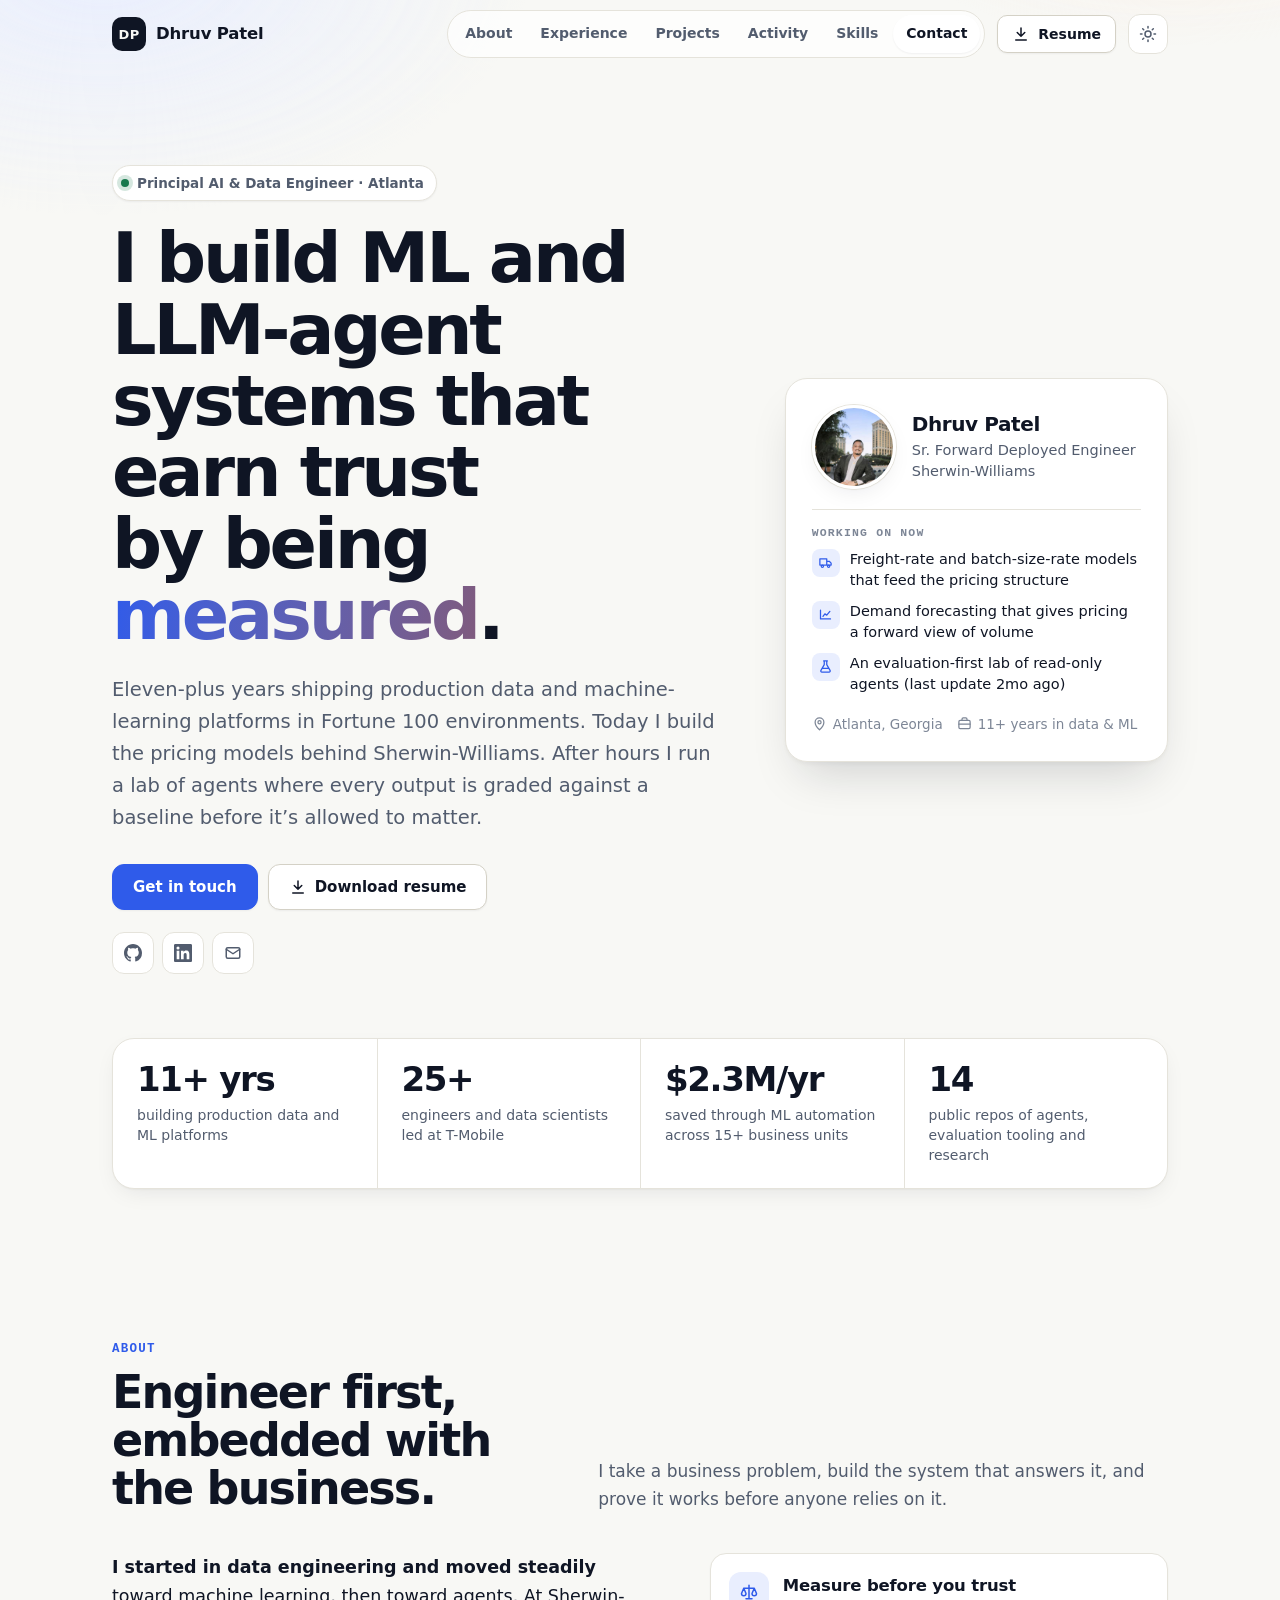
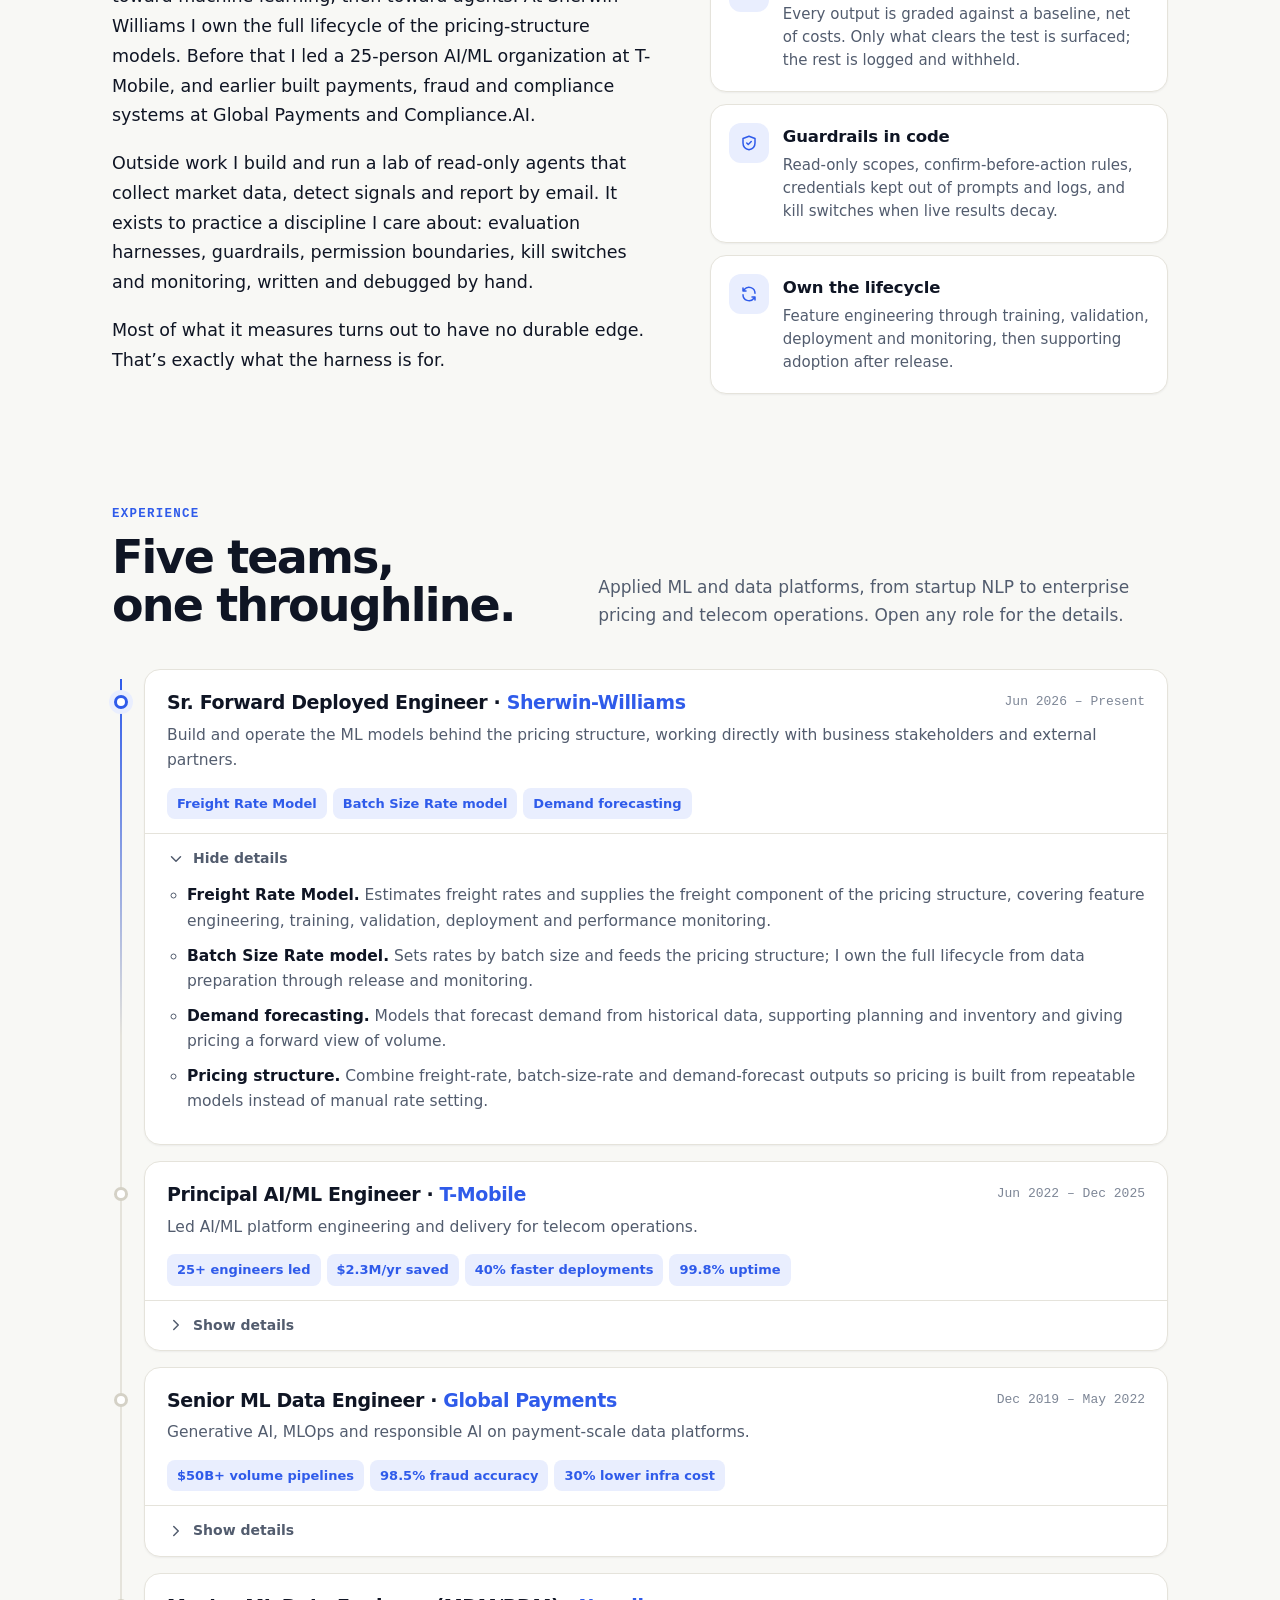
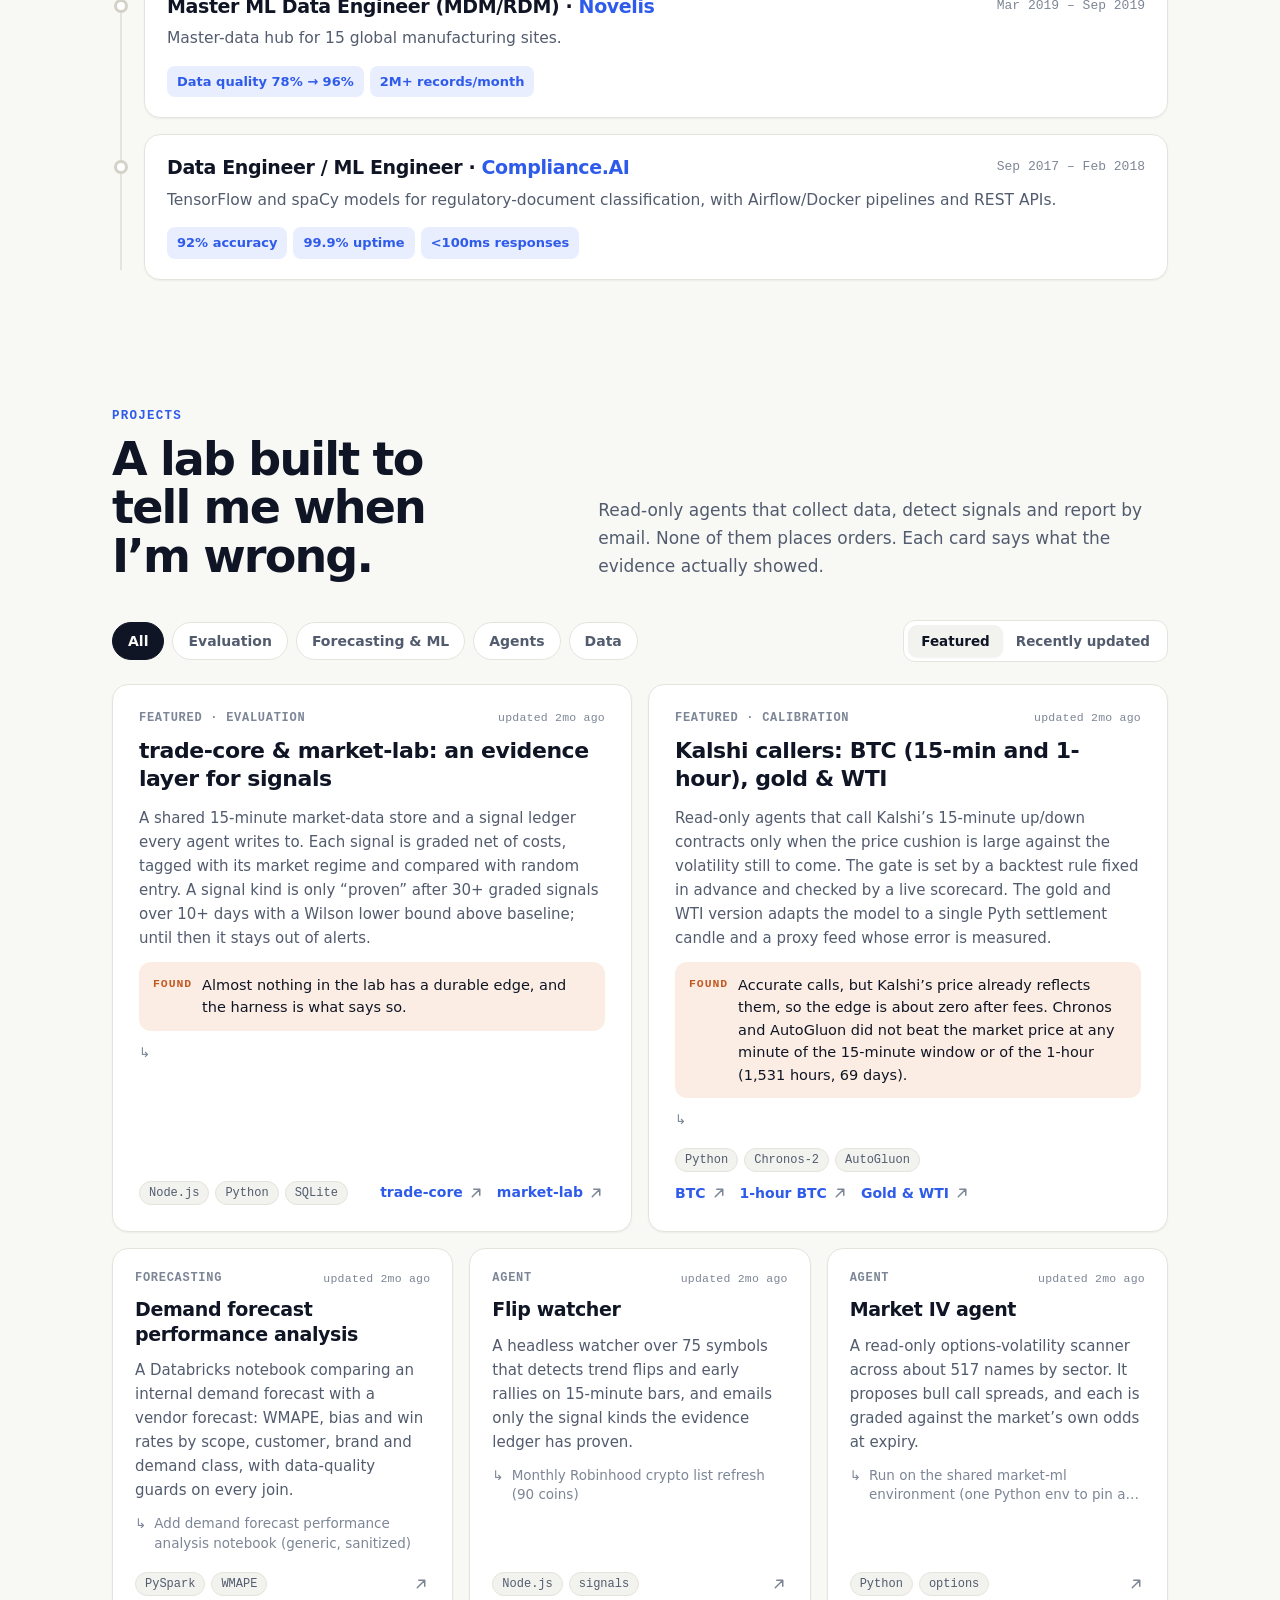
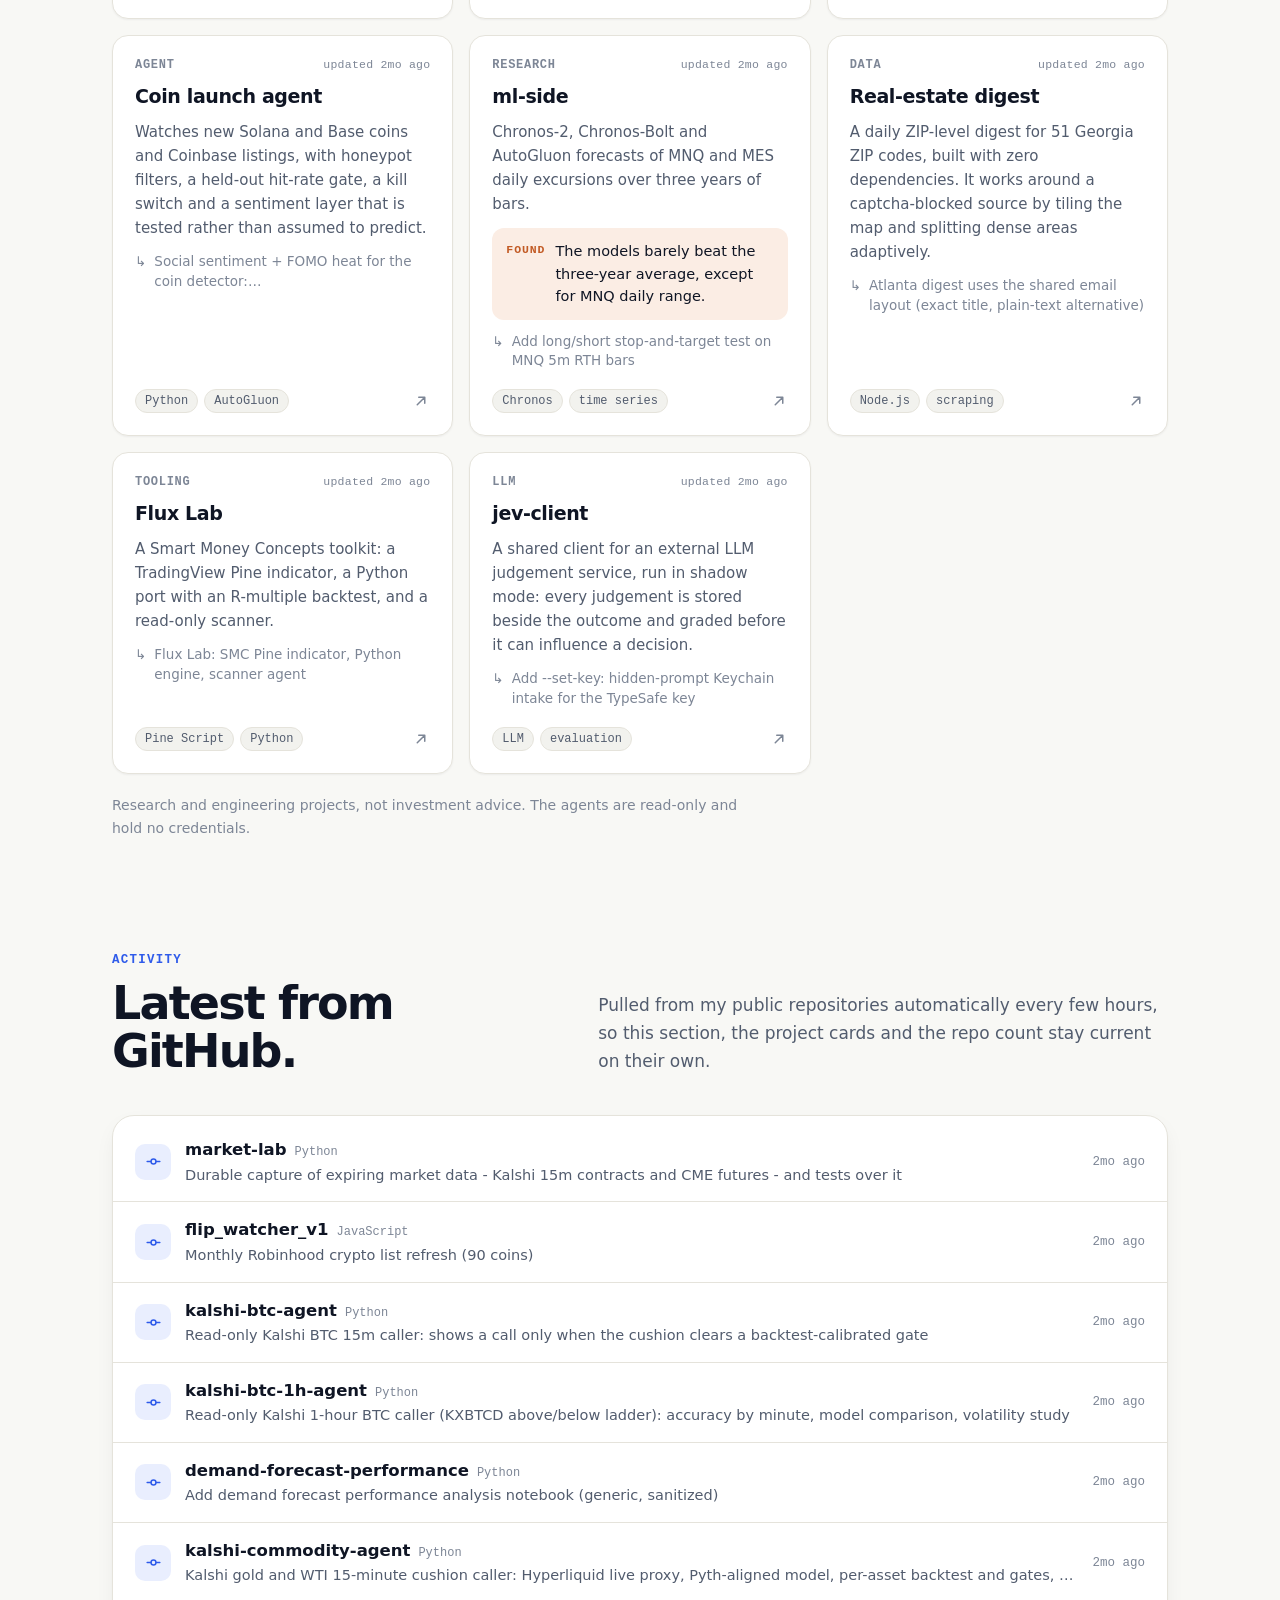
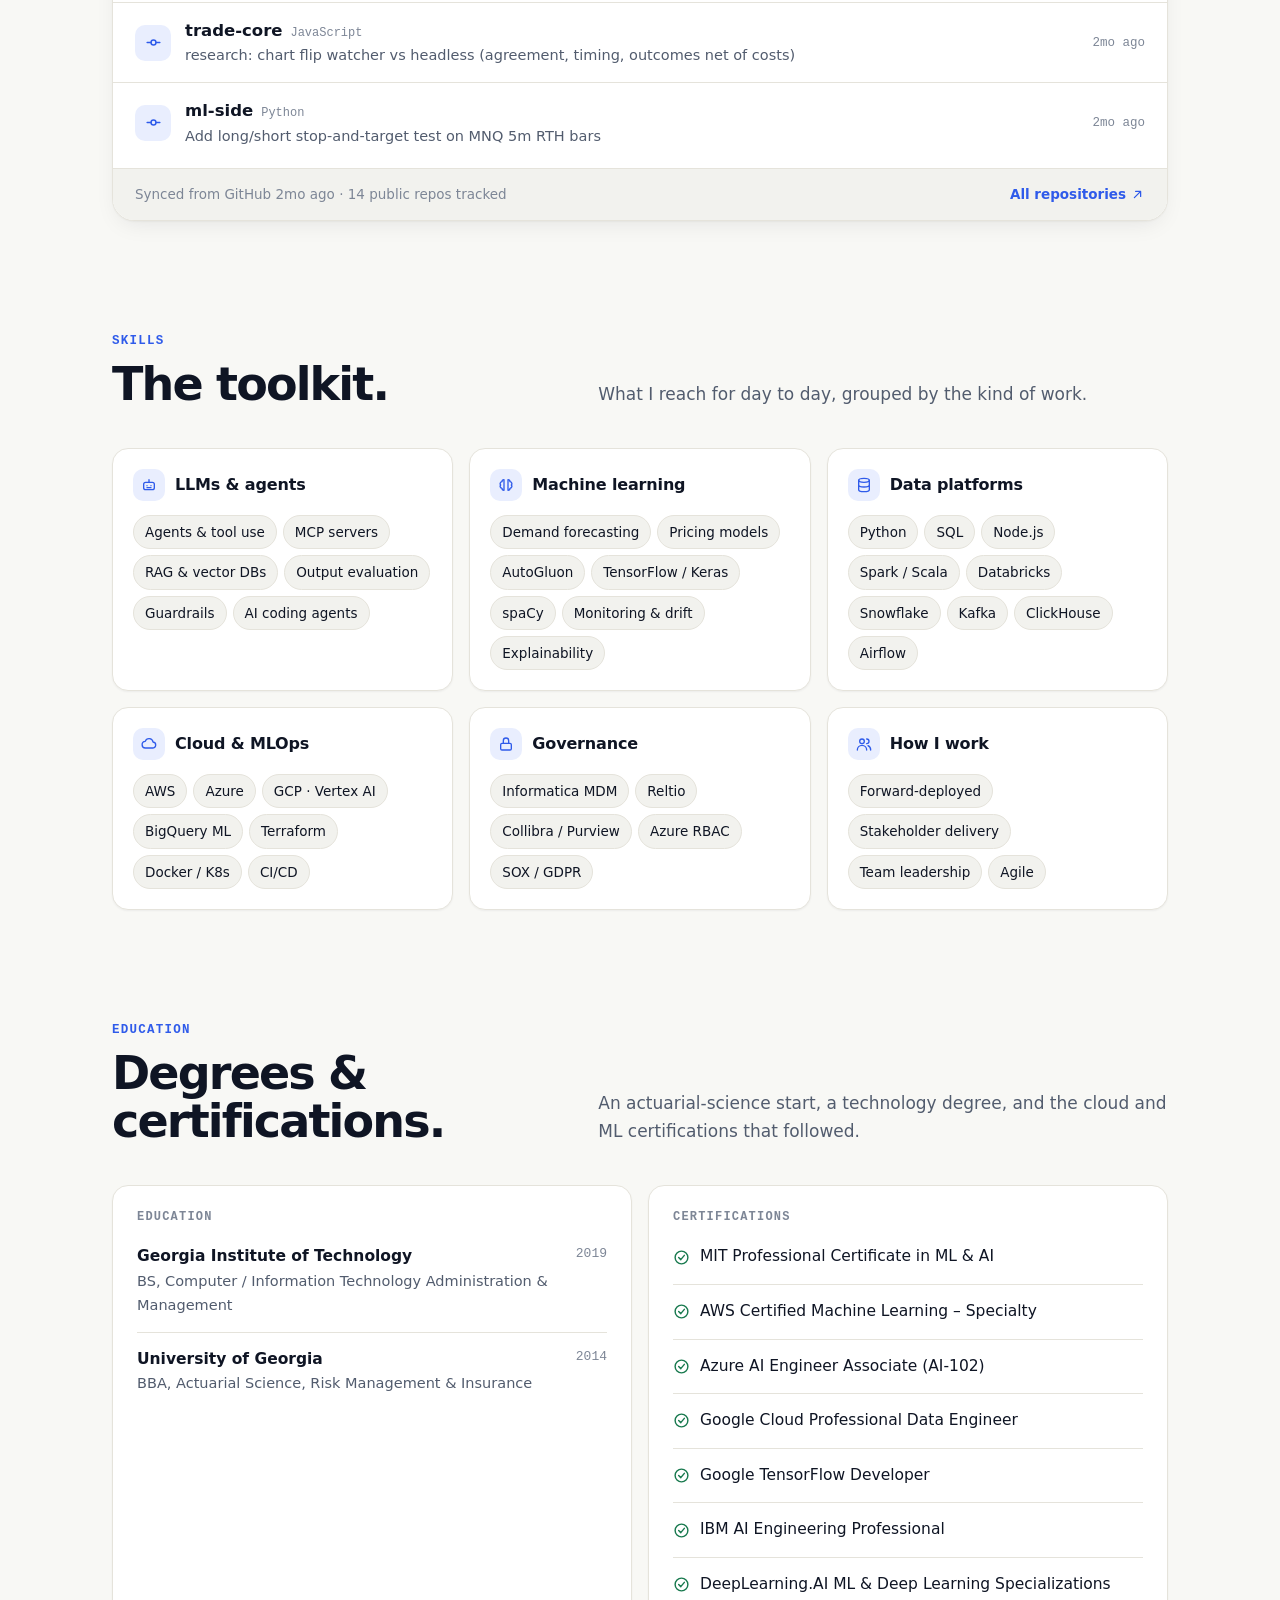
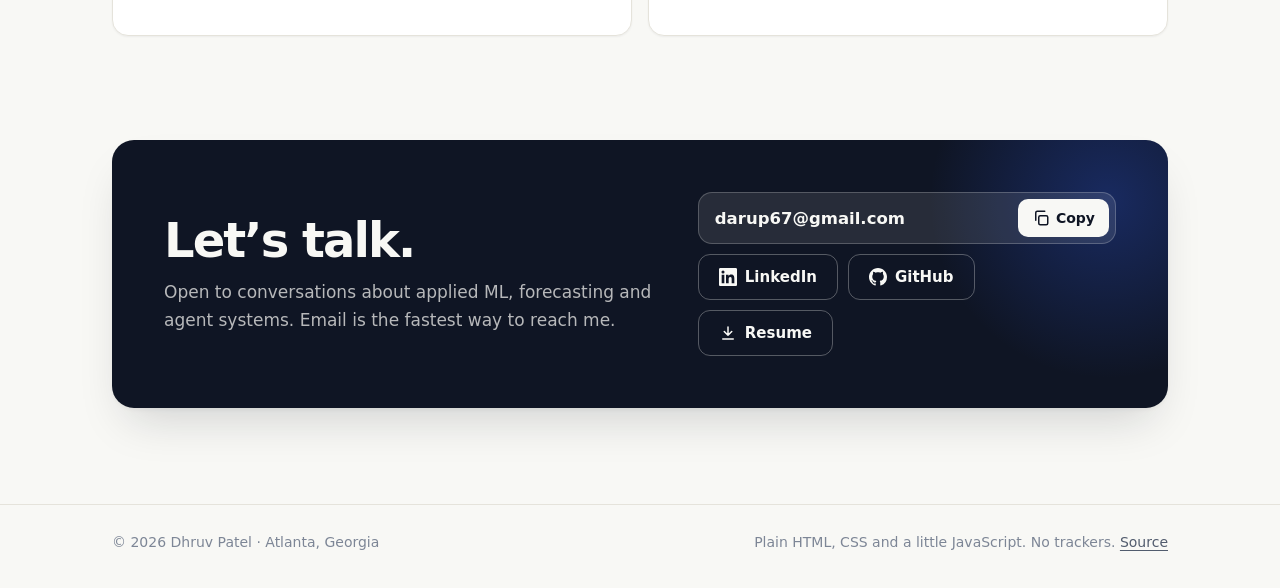
==== commit bfcb5fd1: "Reword docs and comments to neutral terms" ====
--- a/index.html
+++ b/index.html
@@ -348,7 +348,7 @@
       <p>What I reach for day to day, grouped by the kind of work.</p>
     </div>
     <div class="skills">
-      <div class="skill reveal"><h3><span class="ico" aria-hidden="true"><svg class="i"><use href="#i-bot"/></svg></span>LLMs &amp; agents</h3><div class="chips"><span class="chip">Agents &amp; tool use</span><span class="chip">MCP servers</span><span class="chip">RAG &amp; vector DBs</span><span class="chip">Output evaluation</span><span class="chip">Guardrails</span><span class="chip">Claude Code</span></div></div>
+      <div class="skill reveal"><h3><span class="ico" aria-hidden="true"><svg class="i"><use href="#i-bot"/></svg></span>LLMs &amp; agents</h3><div class="chips"><span class="chip">Agents &amp; tool use</span><span class="chip">MCP servers</span><span class="chip">RAG &amp; vector DBs</span><span class="chip">Output evaluation</span><span class="chip">Guardrails</span><span class="chip">AI coding agents</span></div></div>
       <div class="skill reveal"><h3><span class="ico" aria-hidden="true"><svg class="i"><use href="#i-brain"/></svg></span>Machine learning</h3><div class="chips"><span class="chip">Demand forecasting</span><span class="chip">Pricing models</span><span class="chip">AutoGluon</span><span class="chip">TensorFlow / Keras</span><span class="chip">spaCy</span><span class="chip">Monitoring &amp; drift</span><span class="chip">Explainability</span></div></div>
       <div class="skill reveal"><h3><span class="ico" aria-hidden="true"><svg class="i"><use href="#i-db"/></svg></span>Data platforms</h3><div class="chips"><span class="chip">Python</span><span class="chip">SQL</span><span class="chip">Node.js</span><span class="chip">Spark / Scala</span><span class="chip">Databricks</span><span class="chip">Snowflake</span><span class="chip">Kafka</span><span class="chip">ClickHouse</span><span class="chip">Airflow</span></div></div>
       <div class="skill reveal"><h3><span class="ico" aria-hidden="true"><svg class="i"><use href="#i-cloud"/></svg></span>Cloud &amp; MLOps</h3><div class="chips"><span class="chip">AWS</span><span class="chip">Azure</span><span class="chip">GCP · Vertex AI</span><span class="chip">BigQuery ML</span><span class="chip">Terraform</span><span class="chip">Docker / K8s</span><span class="chip">CI/CD</span></div></div>
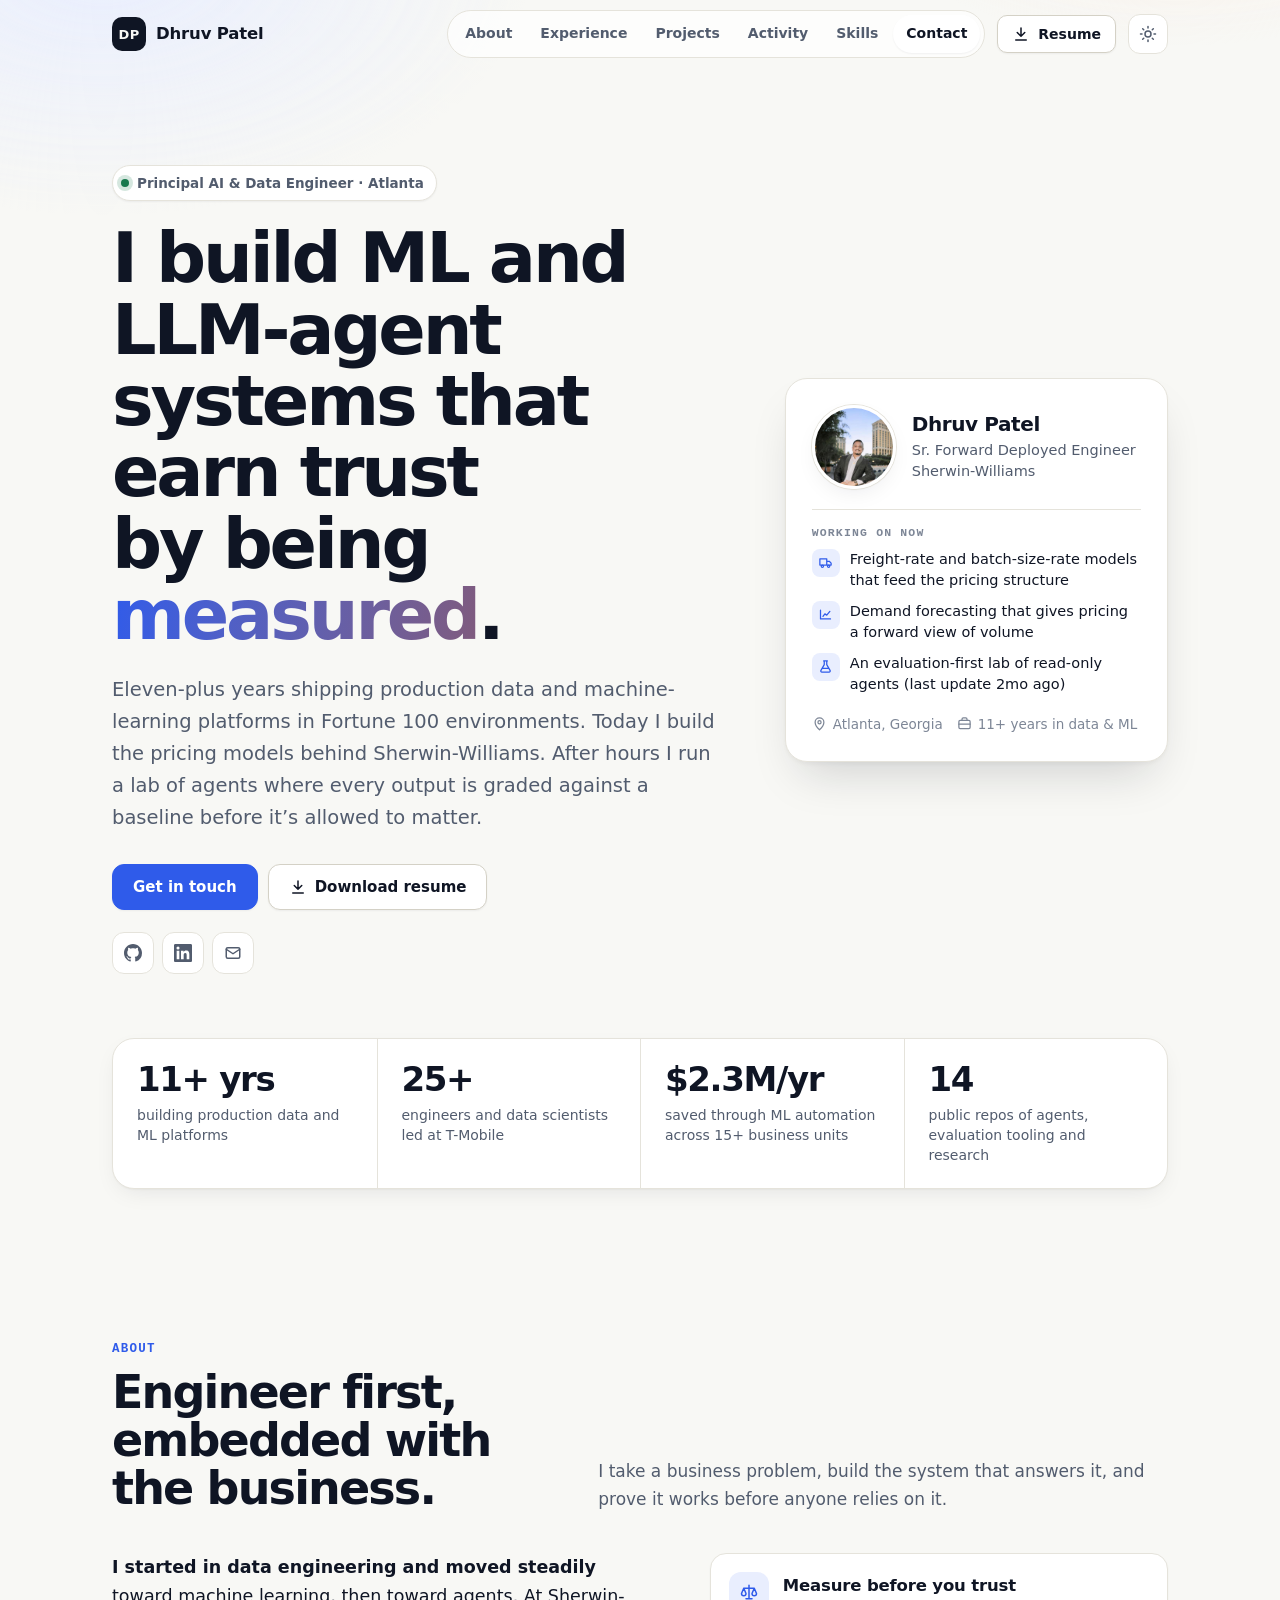
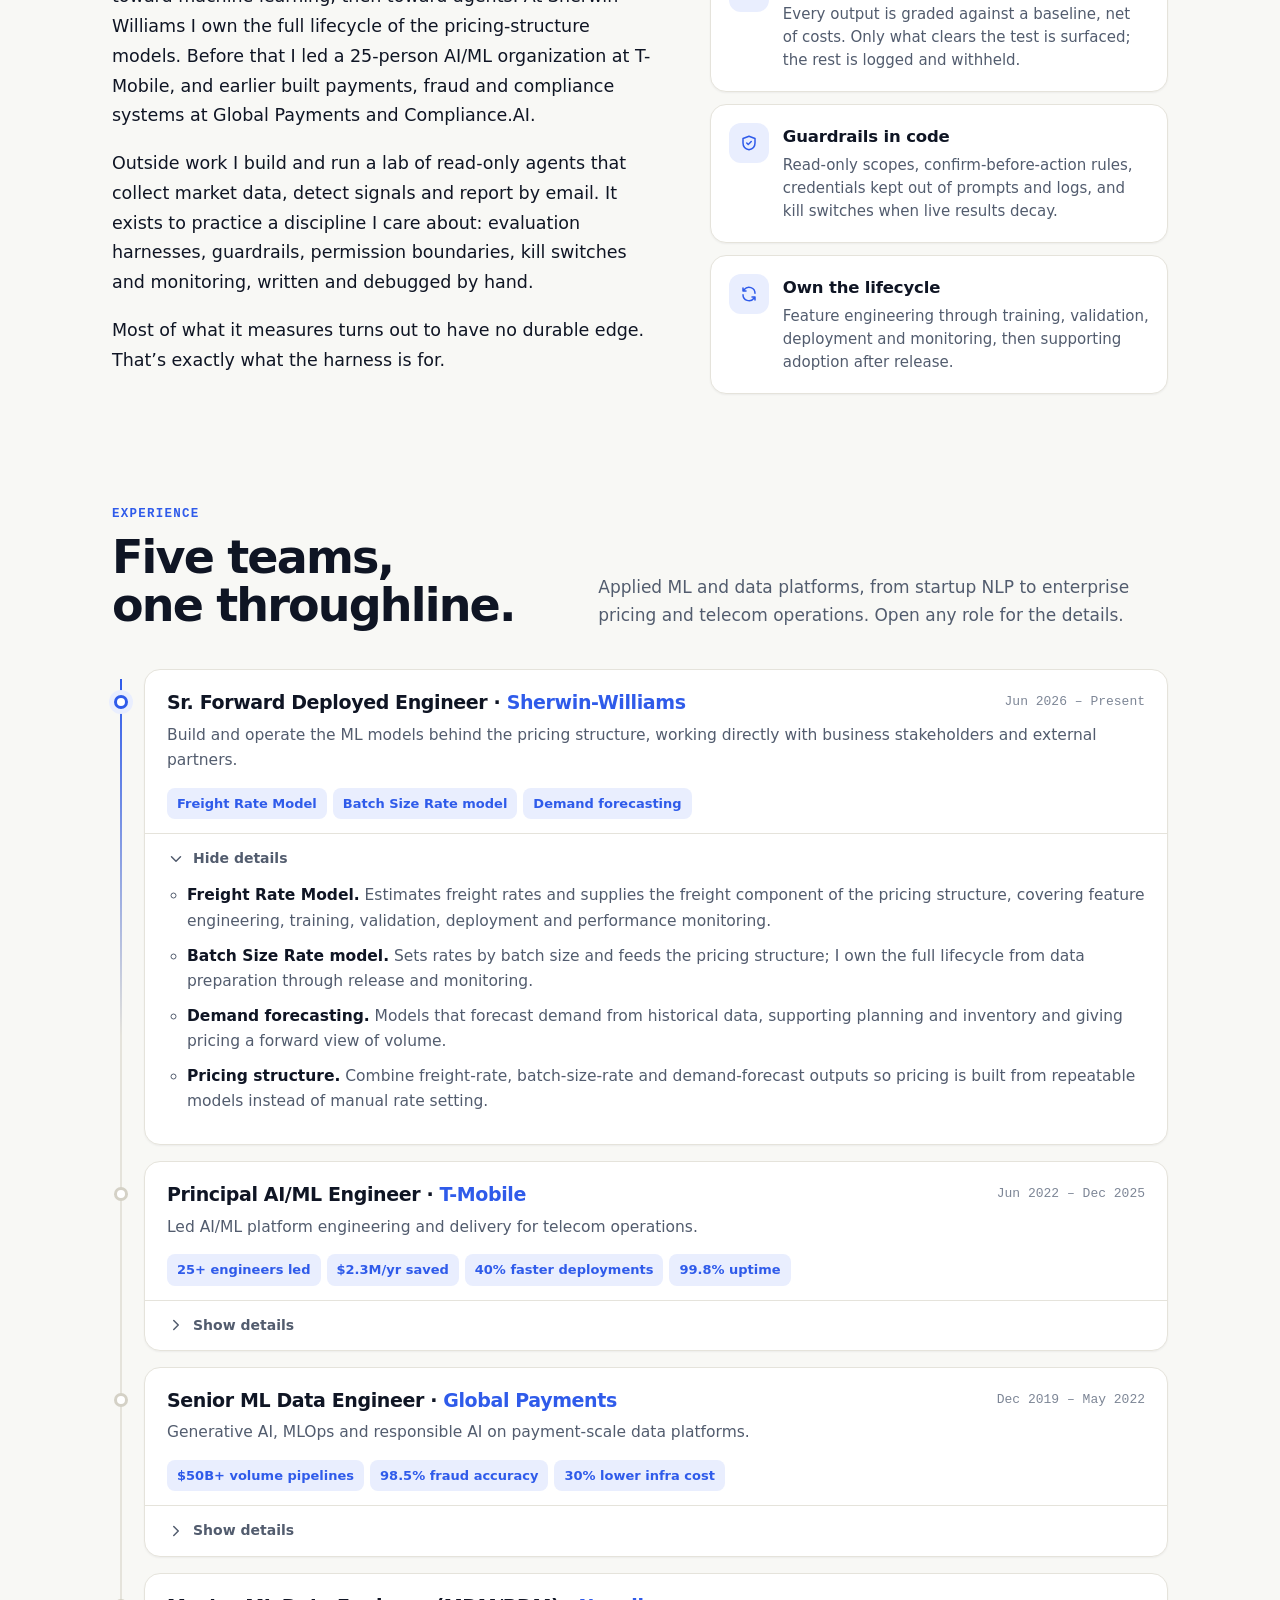
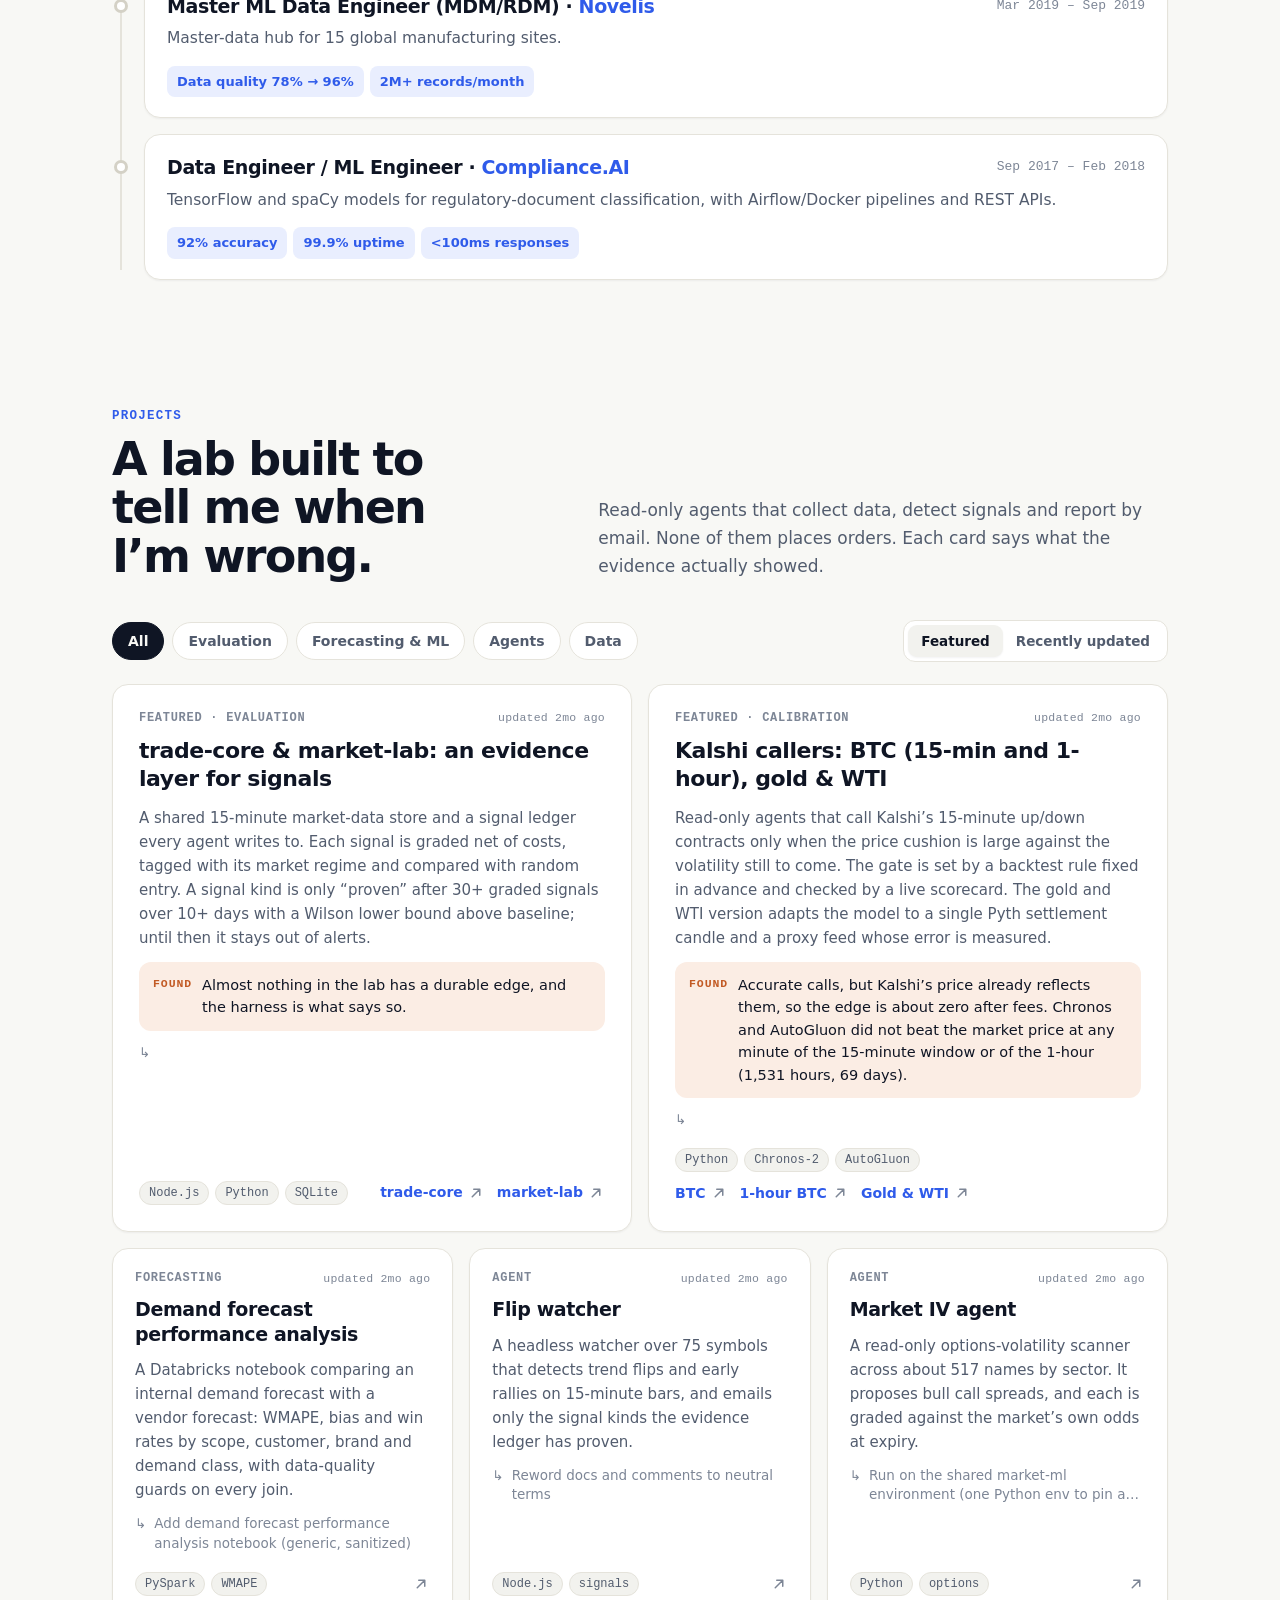
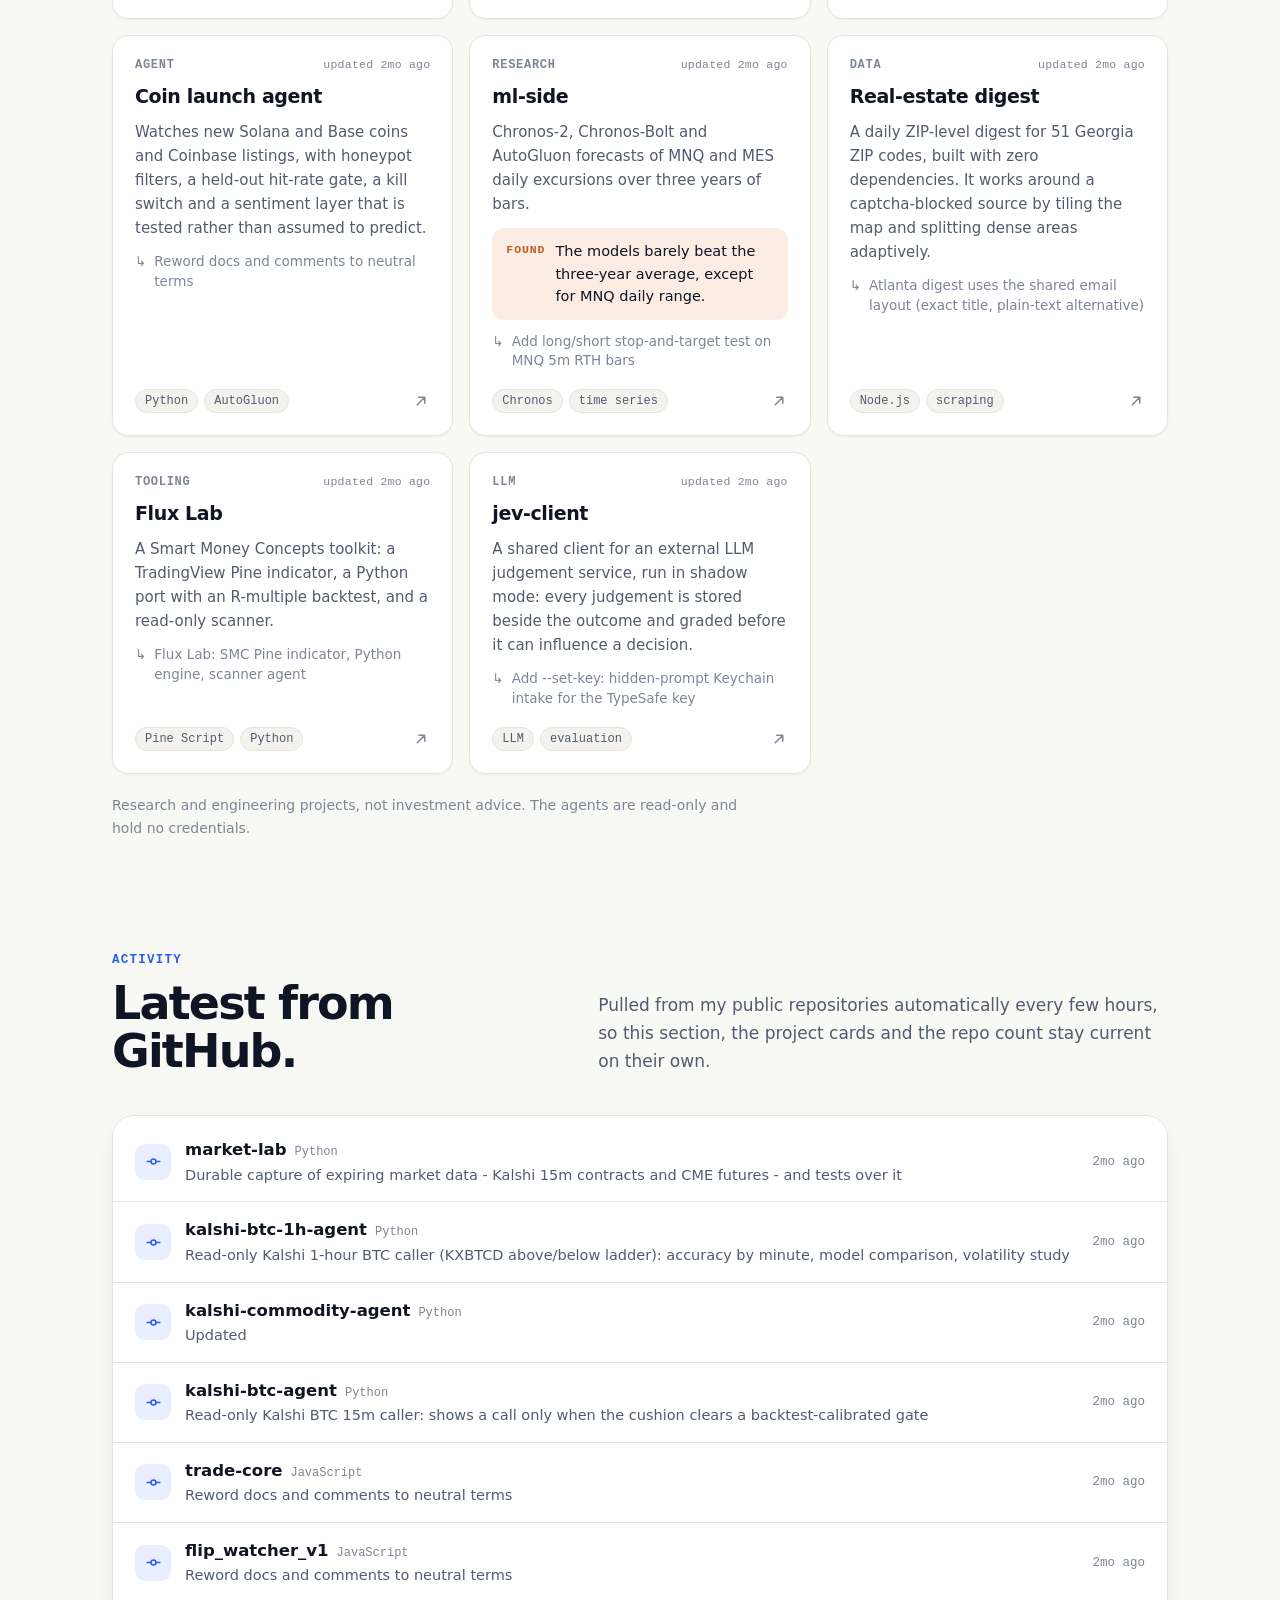
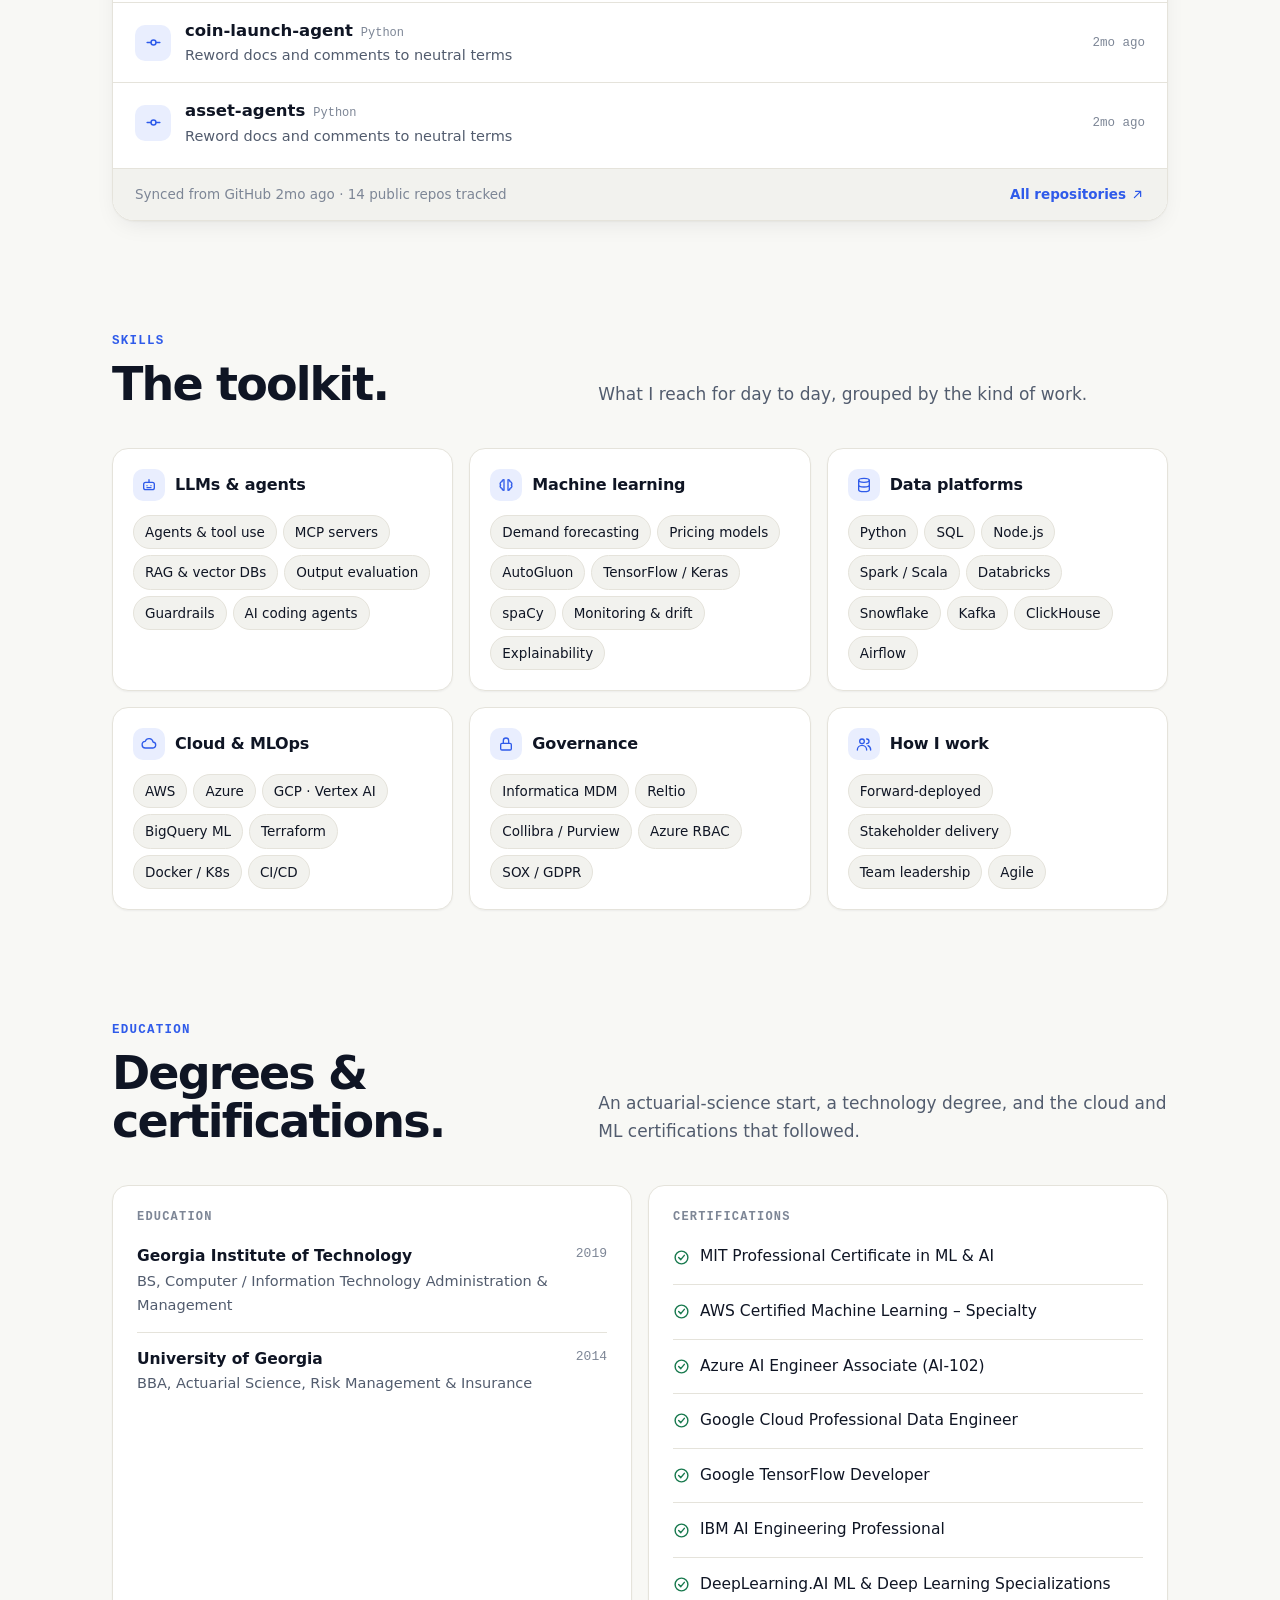
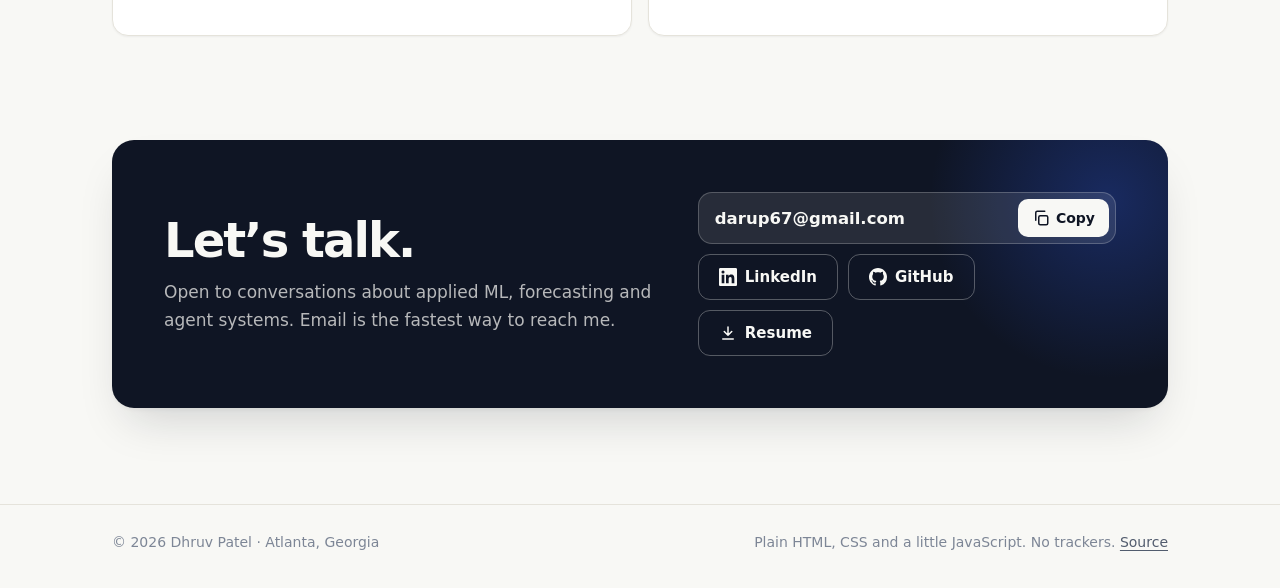
==== commit e19298db: "Resume v7: add Palantir Foundry (100+ systems integration) under T-Mobile New download link resume/D" ====
--- a/index.html
+++ b/index.html
@@ -66,7 +66,7 @@
       <a href="#skills">Skills</a>
       <a href="#contact">Contact</a>
     </nav>
-    <a class="btn sm header-cta" href="resume/Dhruv_Patel_Resume.pdf" download><svg class="i"><use href="#i-down"/></svg>Resume</a>
+    <a class="btn sm header-cta" href="resume/Dhruv_Patel_Resume_v7.pdf" download="Dhruv_Patel_Resume_v7.pdf"><svg class="i"><use href="#i-down"/></svg>Resume</a>
     <button class="icon-btn theme" id="theme" type="button" aria-label="Switch to dark theme"><svg class="i sun"><use href="#i-sun"/></svg><svg class="i moon"><use href="#i-moon"/></svg></button>
     <button class="icon-btn menu-btn" id="menu-btn" type="button" aria-label="Open menu" aria-expanded="false" aria-controls="mobile-nav"><svg class="i"><use href="#i-menu"/></svg></button>
   </div>
@@ -79,7 +79,7 @@
   <a href="#skills">Skills</a>
   <a href="#education">Education</a>
   <a href="#contact">Contact</a>
-  <a href="resume/Dhruv_Patel_Resume.pdf" download>Download resume (PDF)</a>
+  <a href="resume/Dhruv_Patel_Resume_v7.pdf" download="Dhruv_Patel_Resume_v7.pdf">Download resume (PDF)</a>
 </nav>
 
 <main id="main">
@@ -92,7 +92,7 @@
       <p class="lede">Eleven-plus years shipping production data and machine-learning platforms in Fortune 100 environments. Today I build the pricing models behind Sherwin-Williams. After hours I run a lab of agents where every output is graded against a baseline before it&rsquo;s allowed to matter.</p>
       <div class="cta">
         <a class="btn primary" href="#contact">Get in touch</a>
-        <a class="btn" href="resume/Dhruv_Patel_Resume.pdf" download><svg class="i"><use href="#i-down"/></svg>Download resume</a>
+        <a class="btn" href="resume/Dhruv_Patel_Resume_v7.pdf" download="Dhruv_Patel_Resume_v7.pdf"><svg class="i"><use href="#i-down"/></svg>Download resume</a>
       </div>
       <div class="socials">
         <a href="https://github.com/darup67" rel="me" aria-label="GitHub"><svg class="i fill"><use href="#i-gh"/></svg></a>
@@ -396,7 +396,7 @@
         <div class="row">
           <a class="btn" href="https://www.linkedin.com/in/darup89" rel="me"><svg class="i fill"><use href="#i-in"/></svg>LinkedIn</a>
           <a class="btn" href="https://github.com/darup67" rel="me"><svg class="i fill"><use href="#i-gh"/></svg>GitHub</a>
-          <a class="btn" href="resume/Dhruv_Patel_Resume.pdf" download><svg class="i"><use href="#i-down"/></svg>Resume</a>
+          <a class="btn" href="resume/Dhruv_Patel_Resume_v7.pdf" download="Dhruv_Patel_Resume_v7.pdf"><svg class="i"><use href="#i-down"/></svg>Resume</a>
         </div>
       </div>
     </div>
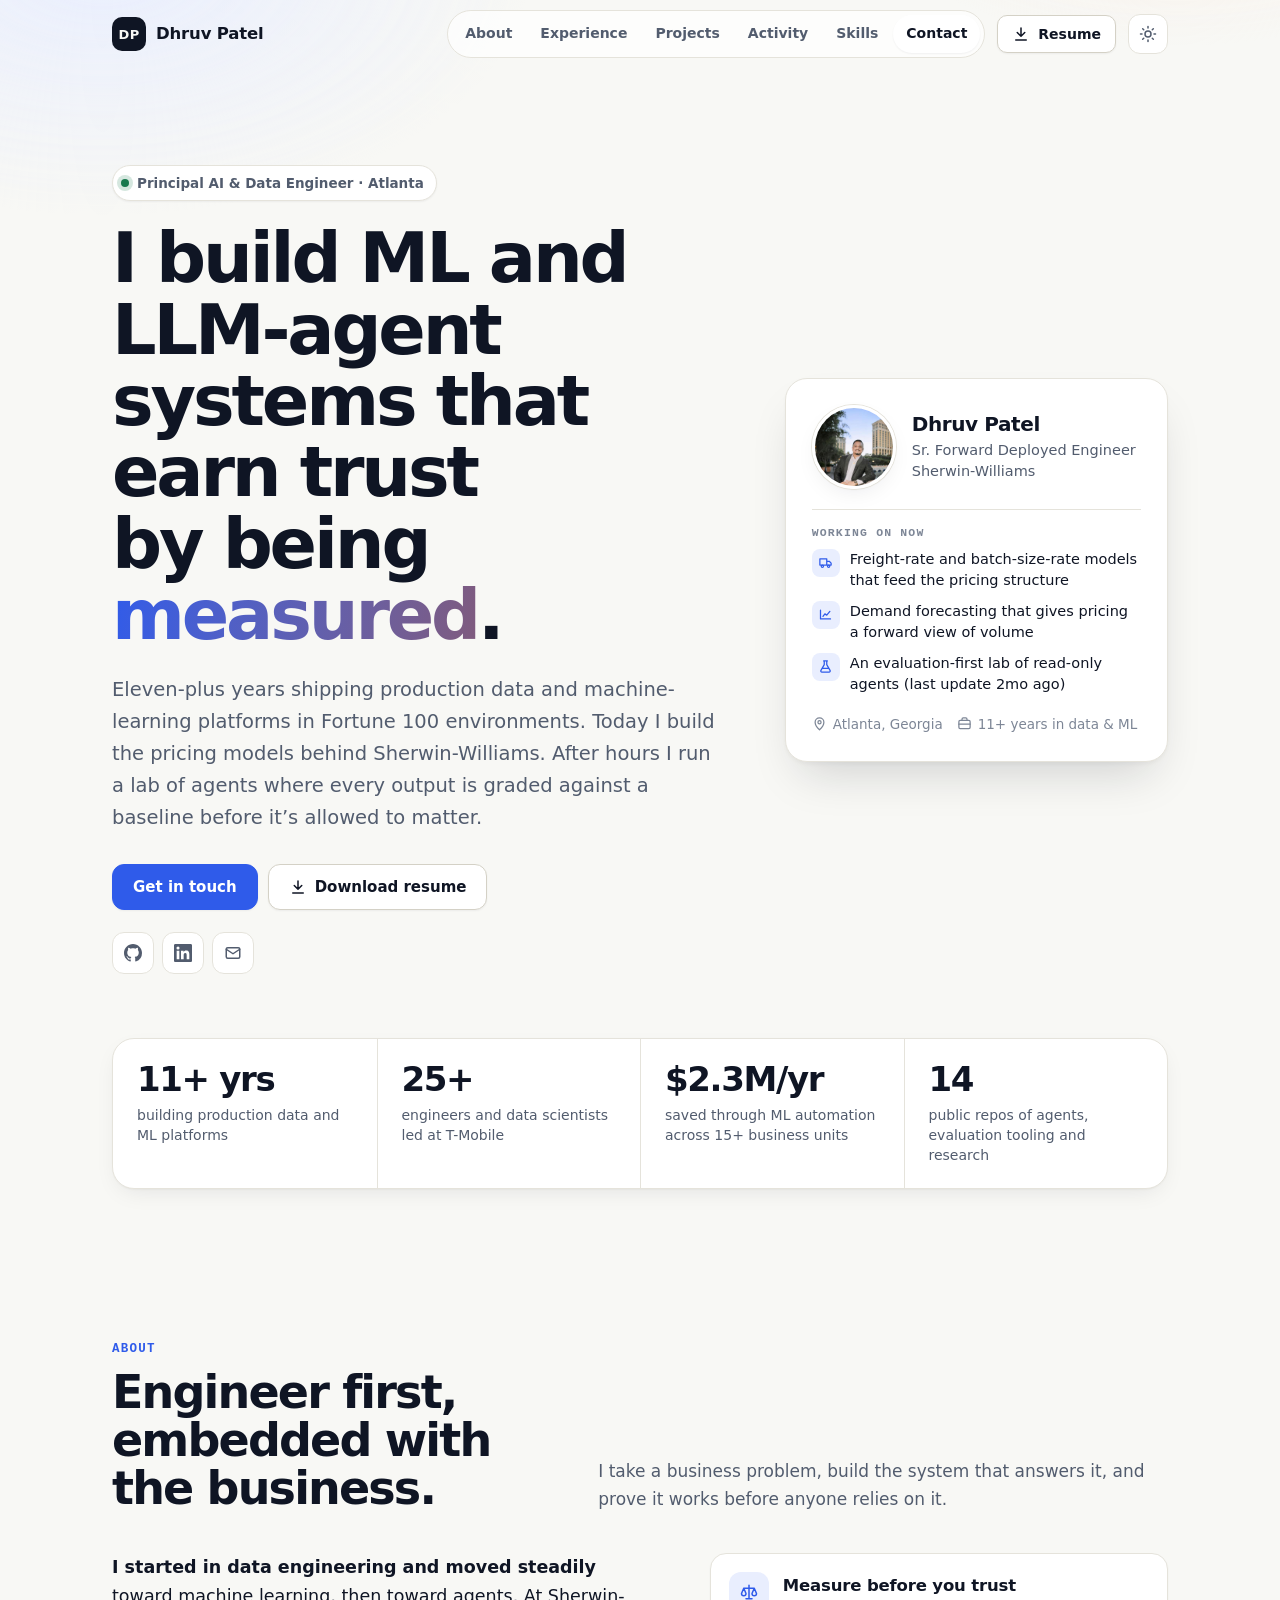
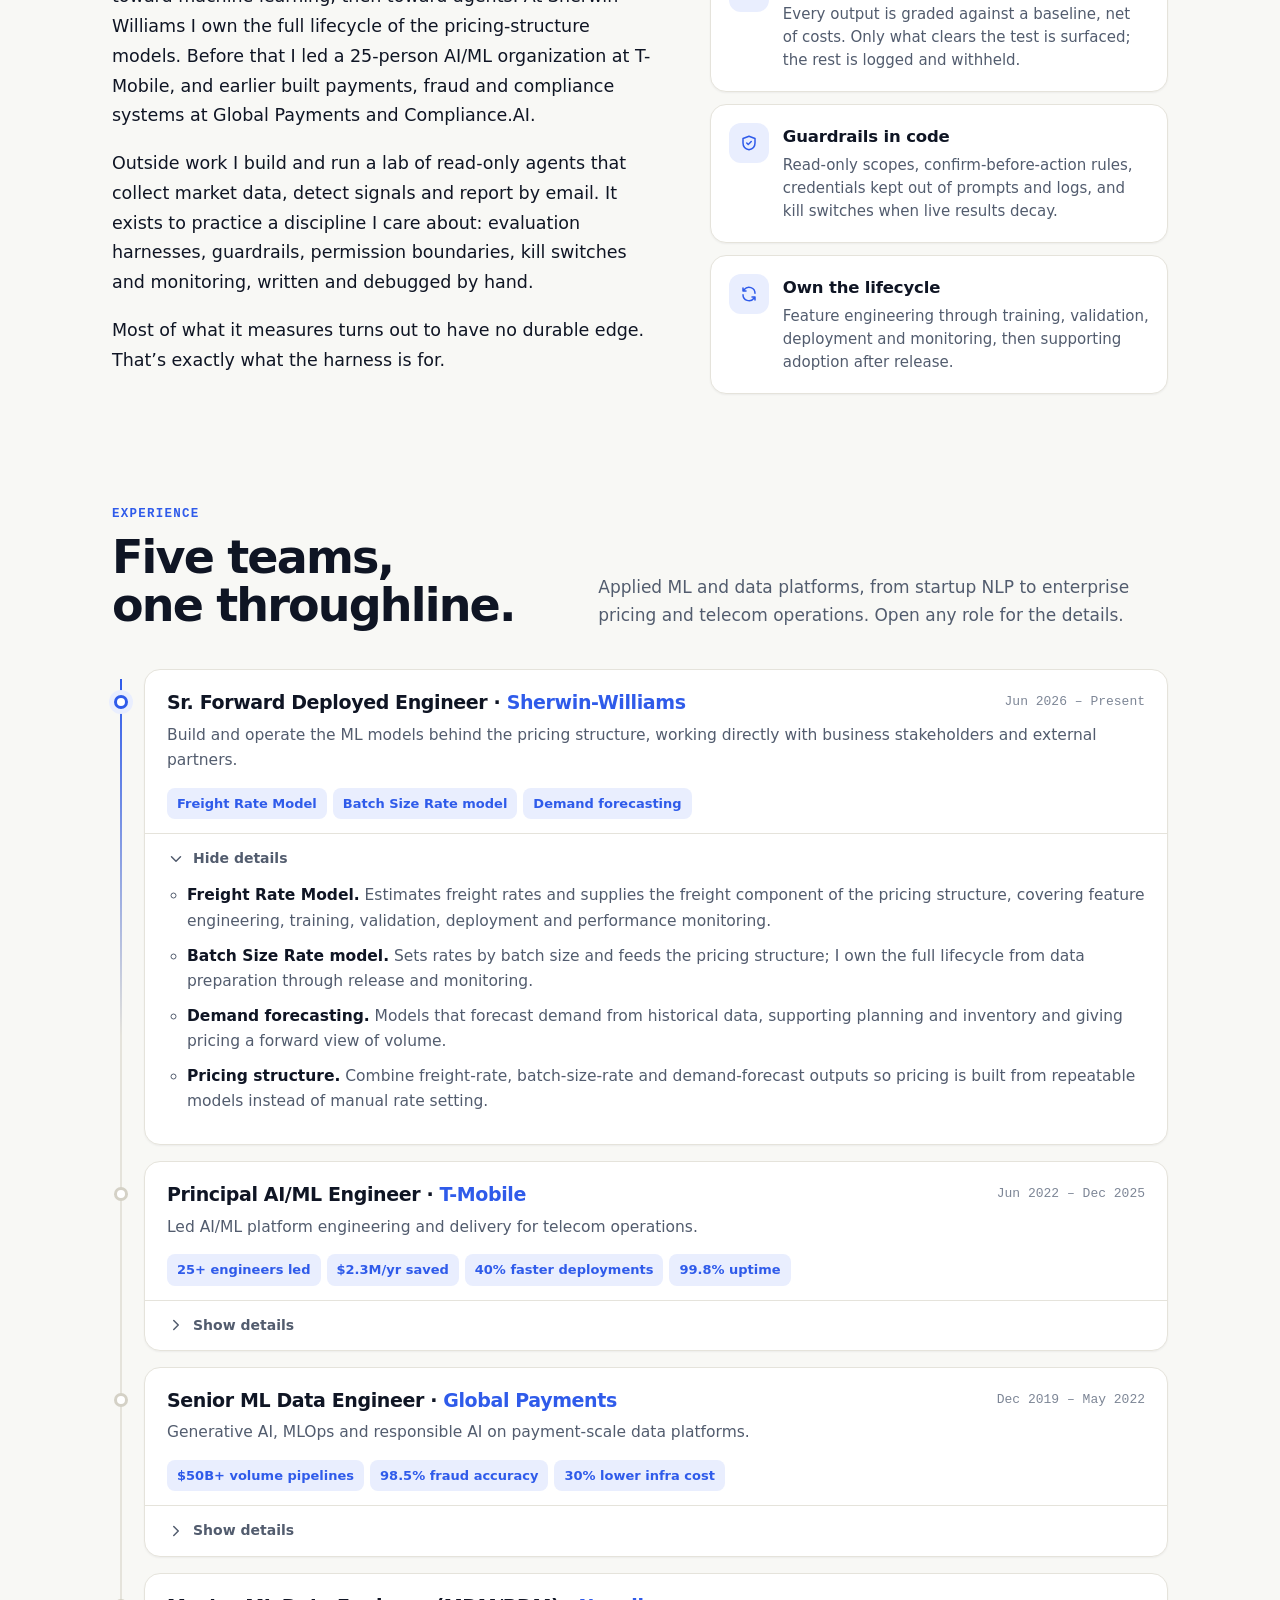
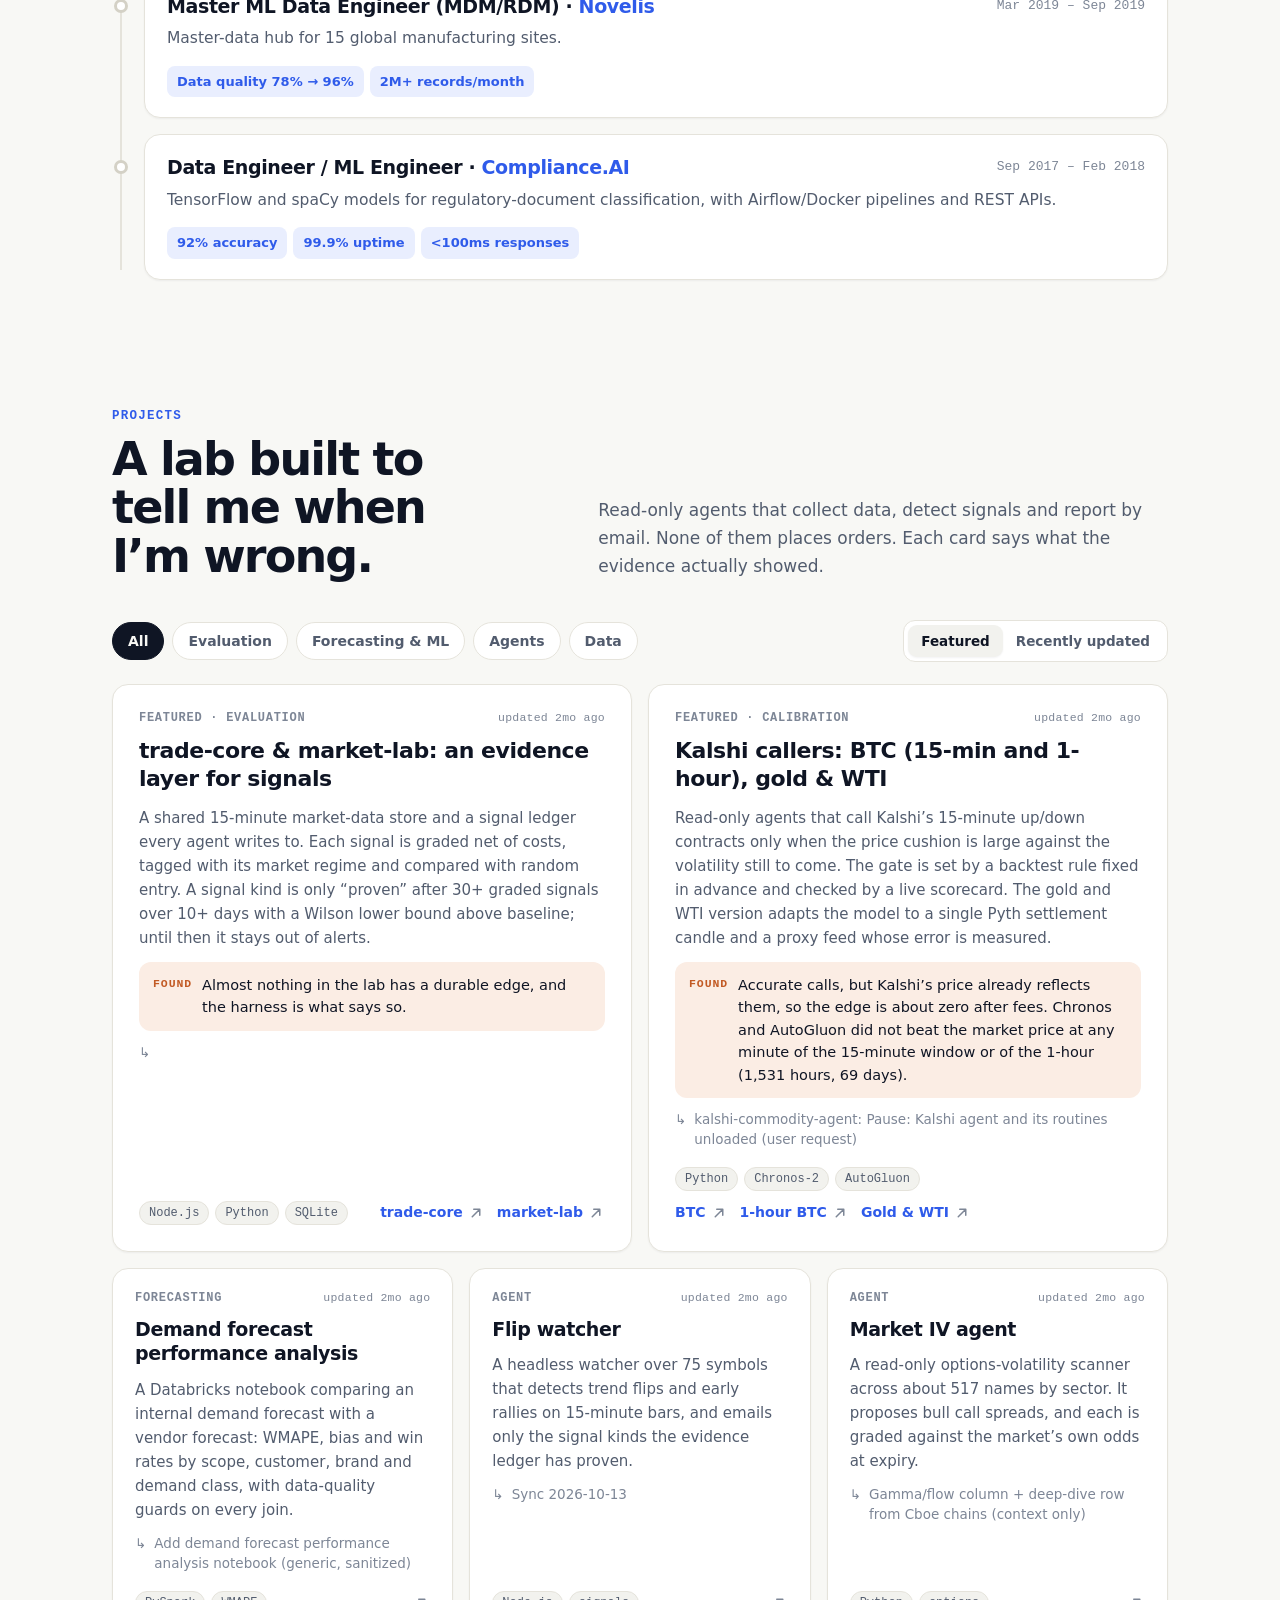
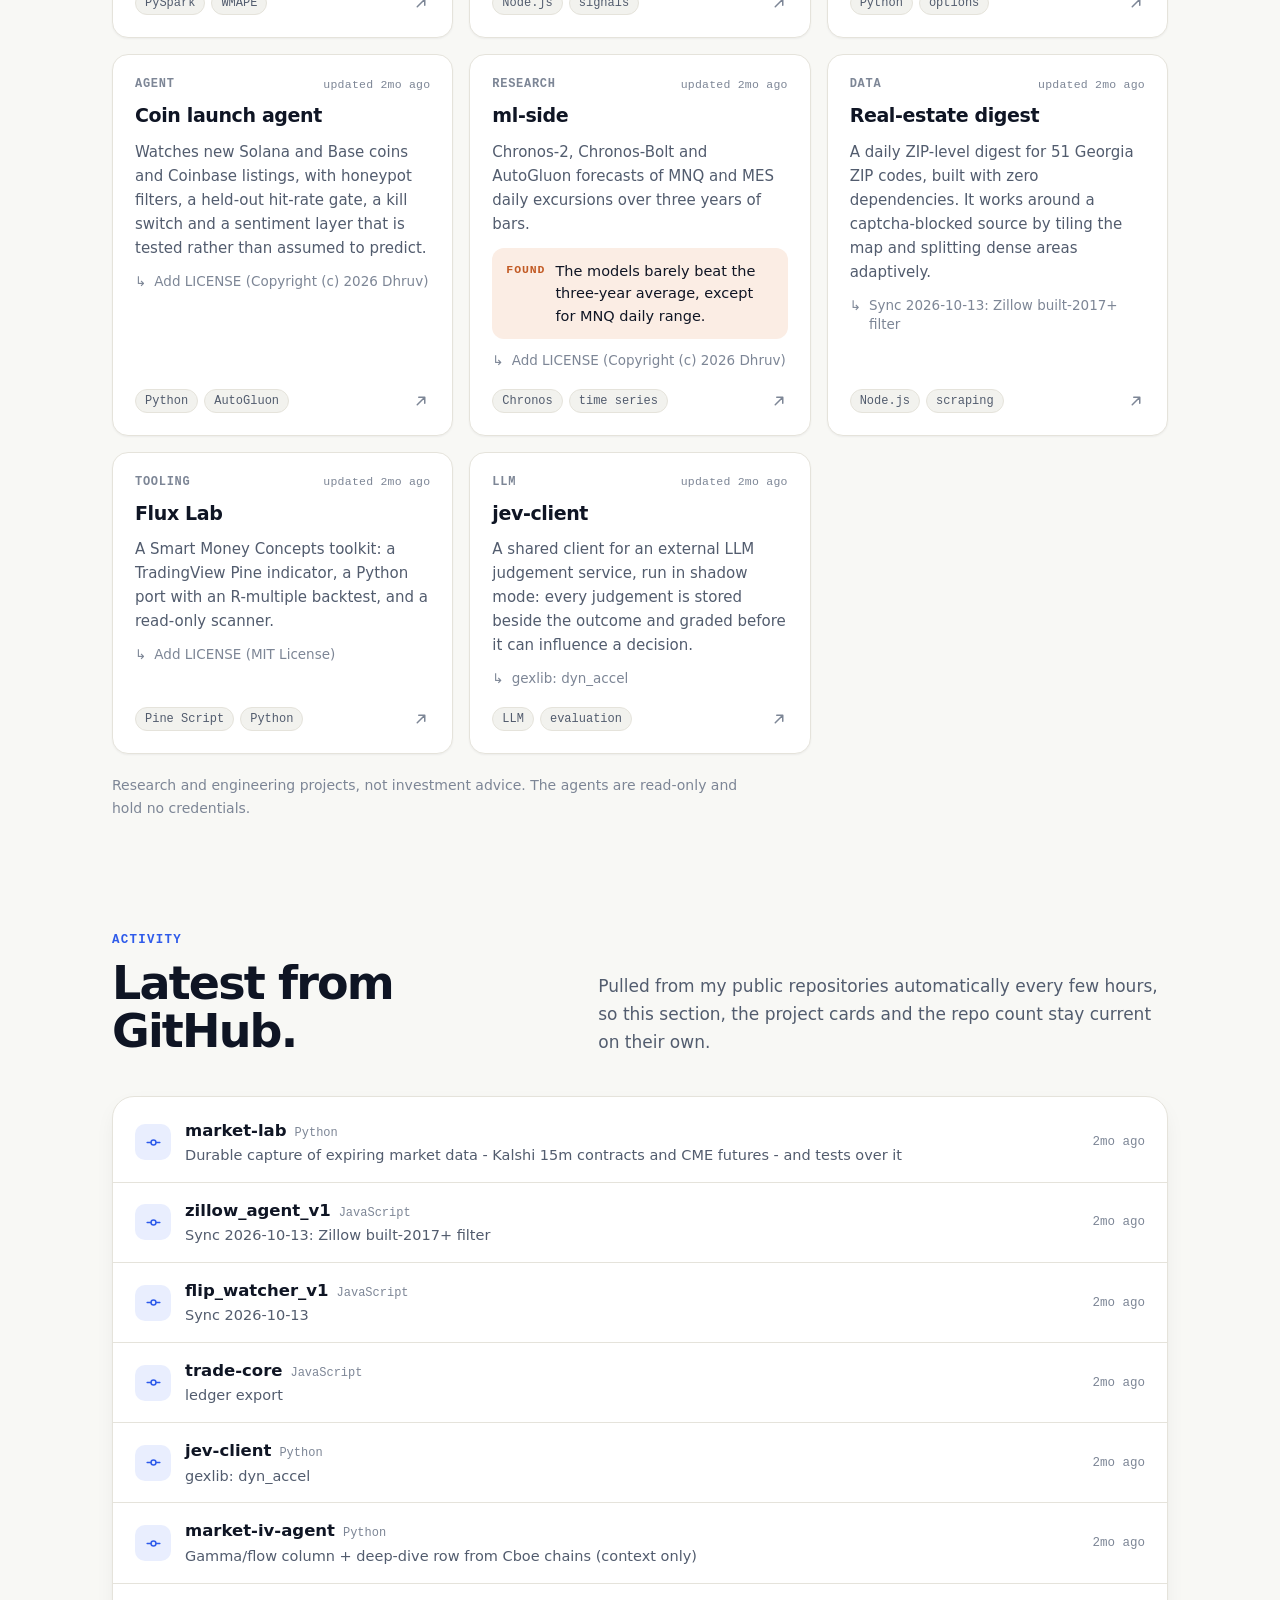
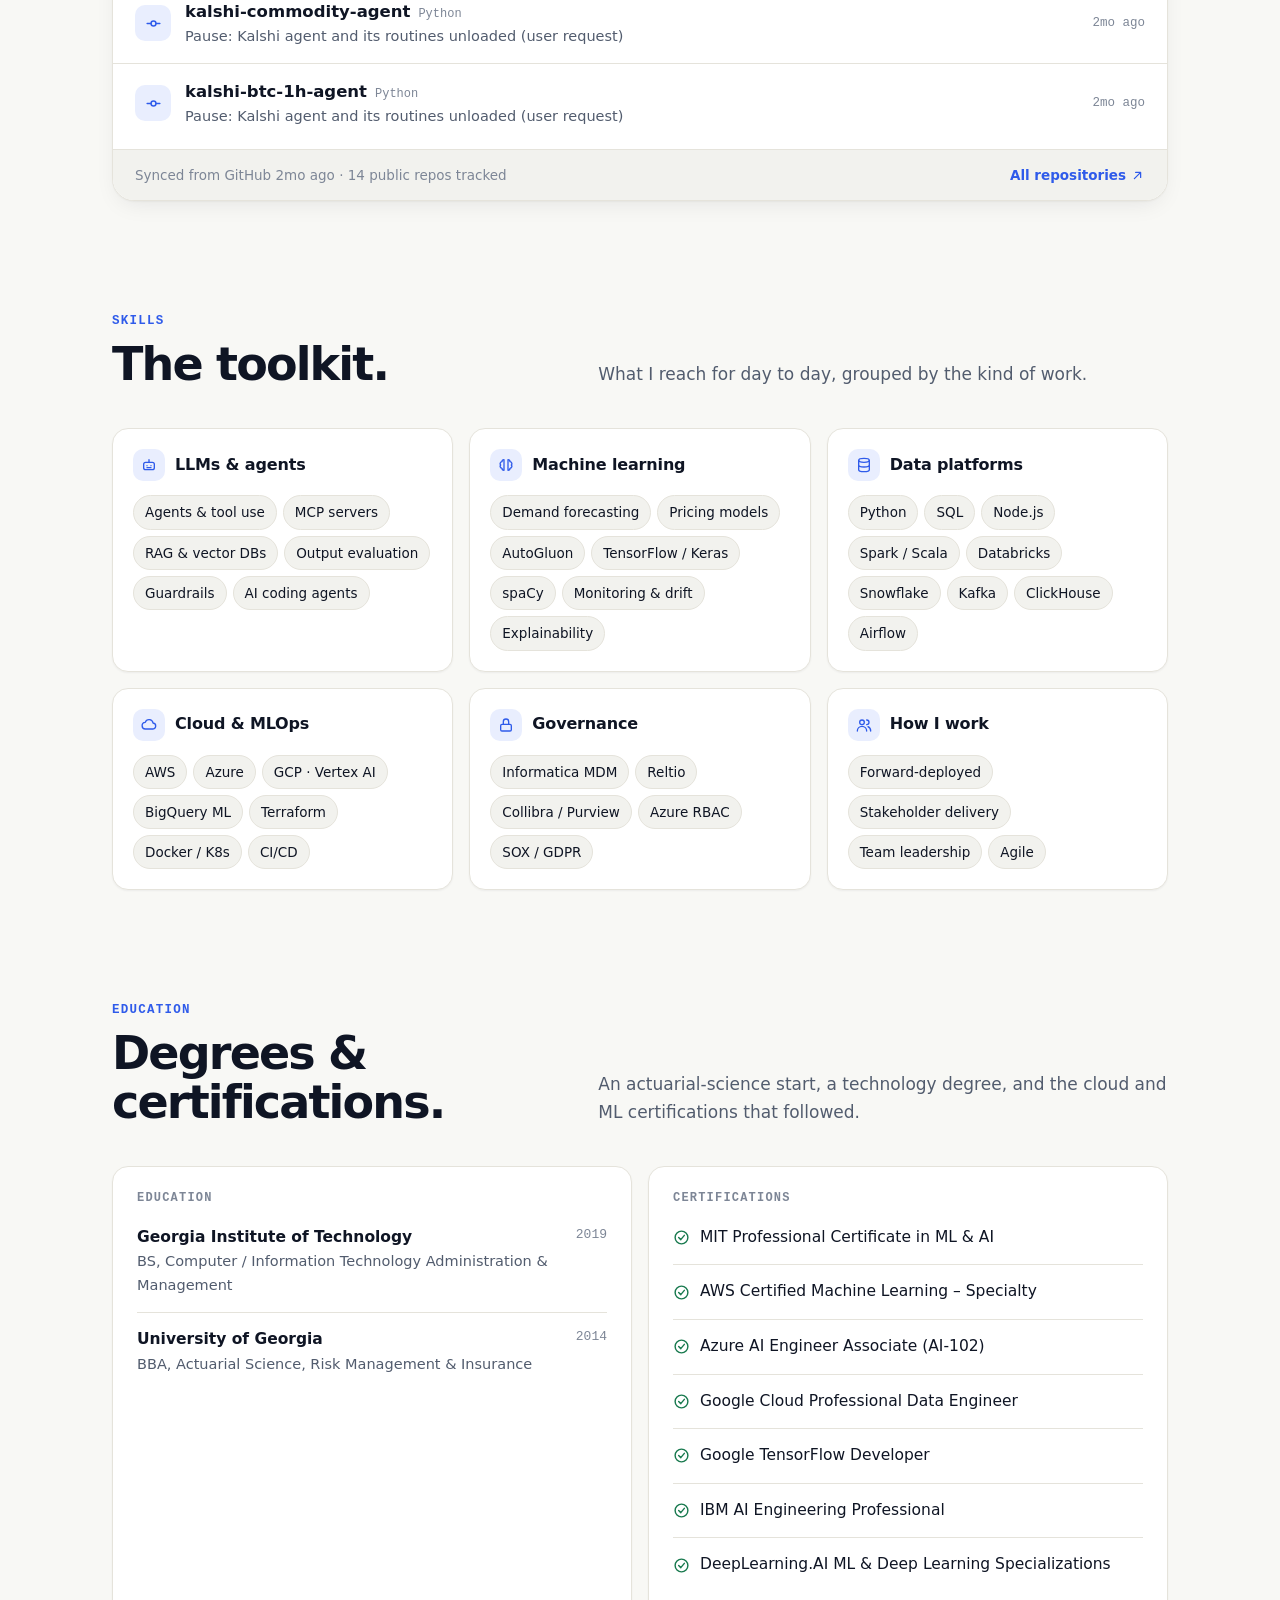
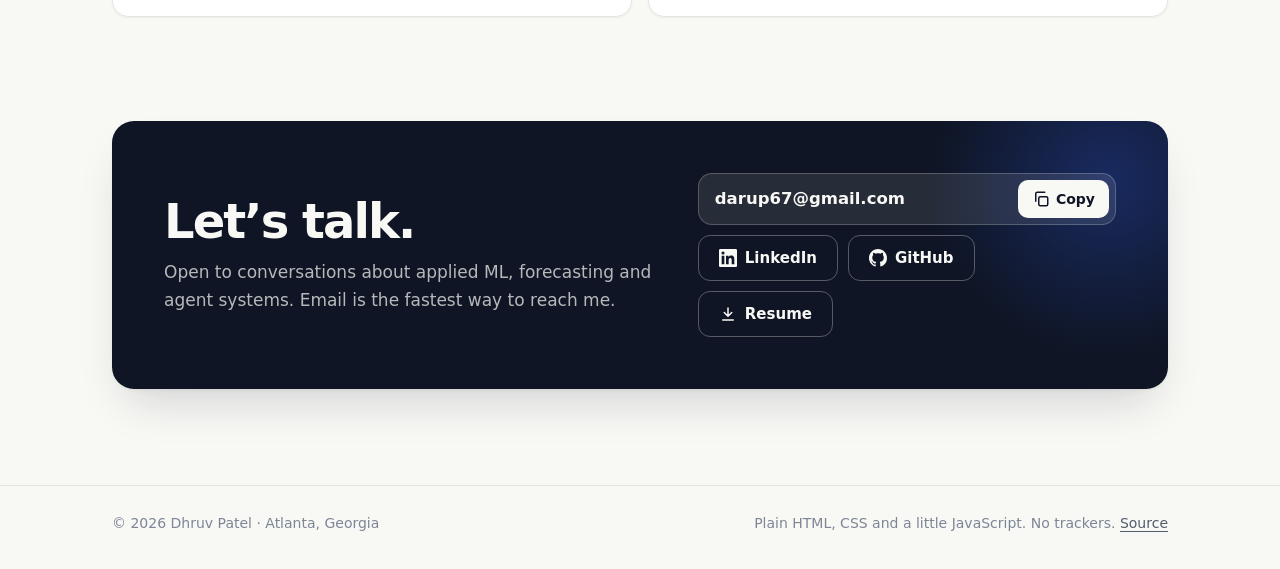
==== commit 7c3bf984: "Resume: publish v8 public PDF (new layout, no phone number); links point to v8 Co-Authored-By: Claud" ====
--- a/index.html
+++ b/index.html
@@ -66,7 +66,7 @@
       <a href="#skills">Skills</a>
       <a href="#contact">Contact</a>
     </nav>
-    <a class="btn sm header-cta" href="resume/Dhruv_Patel_Resume_v7.pdf" download="Dhruv_Patel_Resume_v7.pdf"><svg class="i"><use href="#i-down"/></svg>Resume</a>
+    <a class="btn sm header-cta" href="resume/Dhruv_Patel_Resume_v8.pdf" download="Dhruv_Patel_Resume_v8.pdf"><svg class="i"><use href="#i-down"/></svg>Resume</a>
     <button class="icon-btn theme" id="theme" type="button" aria-label="Switch to dark theme"><svg class="i sun"><use href="#i-sun"/></svg><svg class="i moon"><use href="#i-moon"/></svg></button>
     <button class="icon-btn menu-btn" id="menu-btn" type="button" aria-label="Open menu" aria-expanded="false" aria-controls="mobile-nav"><svg class="i"><use href="#i-menu"/></svg></button>
   </div>
@@ -79,7 +79,7 @@
   <a href="#skills">Skills</a>
   <a href="#education">Education</a>
   <a href="#contact">Contact</a>
-  <a href="resume/Dhruv_Patel_Resume_v7.pdf" download="Dhruv_Patel_Resume_v7.pdf">Download resume (PDF)</a>
+  <a href="resume/Dhruv_Patel_Resume_v8.pdf" download="Dhruv_Patel_Resume_v8.pdf">Download resume (PDF)</a>
 </nav>
 
 <main id="main">
@@ -92,7 +92,7 @@
       <p class="lede">Eleven-plus years shipping production data and machine-learning platforms in Fortune 100 environments. Today I build the pricing models behind Sherwin-Williams. After hours I run a lab of agents where every output is graded against a baseline before it&rsquo;s allowed to matter.</p>
       <div class="cta">
         <a class="btn primary" href="#contact">Get in touch</a>
-        <a class="btn" href="resume/Dhruv_Patel_Resume_v7.pdf" download="Dhruv_Patel_Resume_v7.pdf"><svg class="i"><use href="#i-down"/></svg>Download resume</a>
+        <a class="btn" href="resume/Dhruv_Patel_Resume_v8.pdf" download="Dhruv_Patel_Resume_v8.pdf"><svg class="i"><use href="#i-down"/></svg>Download resume</a>
       </div>
       <div class="socials">
         <a href="https://github.com/darup67" rel="me" aria-label="GitHub"><svg class="i fill"><use href="#i-gh"/></svg></a>
@@ -184,6 +184,7 @@
               <li><b>Scale.</b> MDM/RDM platforms through 12 major releases on microservices handling 10 million daily transactions for 50,000+ users; Kafka and REST patterns processing 500GB+ a day.</li>
               <li><b>Golden Record matching.</b> Fuzzy and ML matching across 30+ sources: data quality up 35%, reconciliation time down 60%, manual corrections down 45%.</li>
               <li><b>Security and migration.</b> Security architecture for moving 200+ applications and databases to Azure (assets over $100M); exposure incidents down 80%, unauthorized access down 95%.</li>
+              <li><b>Palantir Foundry integration.</b> Connected and interlaced 100+ disparate source systems and databases in Foundry, building the pipelines and shared data models that reconciled records across them and feeding the unified datasets to machine learning and analytics workloads.</li>
             </ul>
           </details>
         </div>
@@ -396,7 +397,7 @@
         <div class="row">
           <a class="btn" href="https://www.linkedin.com/in/darup89" rel="me"><svg class="i fill"><use href="#i-in"/></svg>LinkedIn</a>
           <a class="btn" href="https://github.com/darup67" rel="me"><svg class="i fill"><use href="#i-gh"/></svg>GitHub</a>
-          <a class="btn" href="resume/Dhruv_Patel_Resume_v7.pdf" download="Dhruv_Patel_Resume_v7.pdf"><svg class="i"><use href="#i-down"/></svg>Resume</a>
+          <a class="btn" href="resume/Dhruv_Patel_Resume_v8.pdf" download="Dhruv_Patel_Resume_v8.pdf"><svg class="i"><use href="#i-down"/></svg>Resume</a>
         </div>
       </div>
     </div>
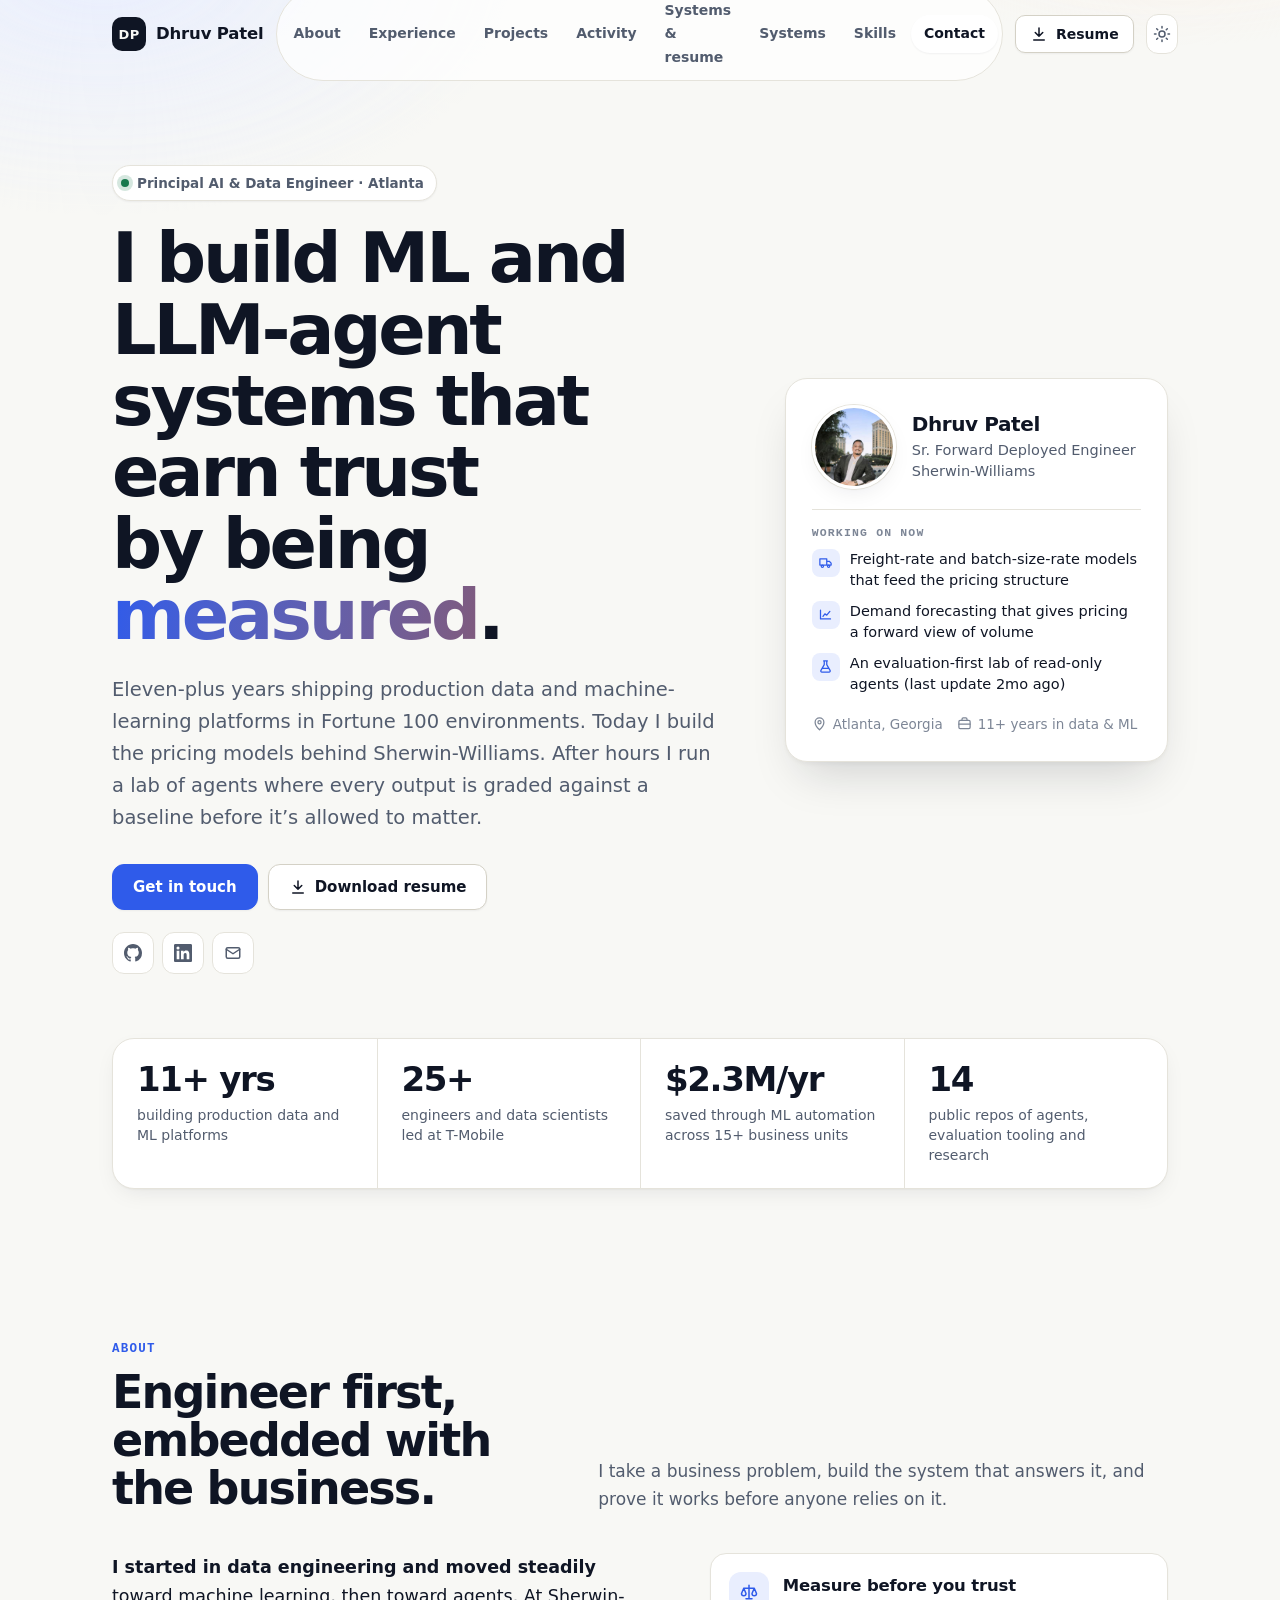
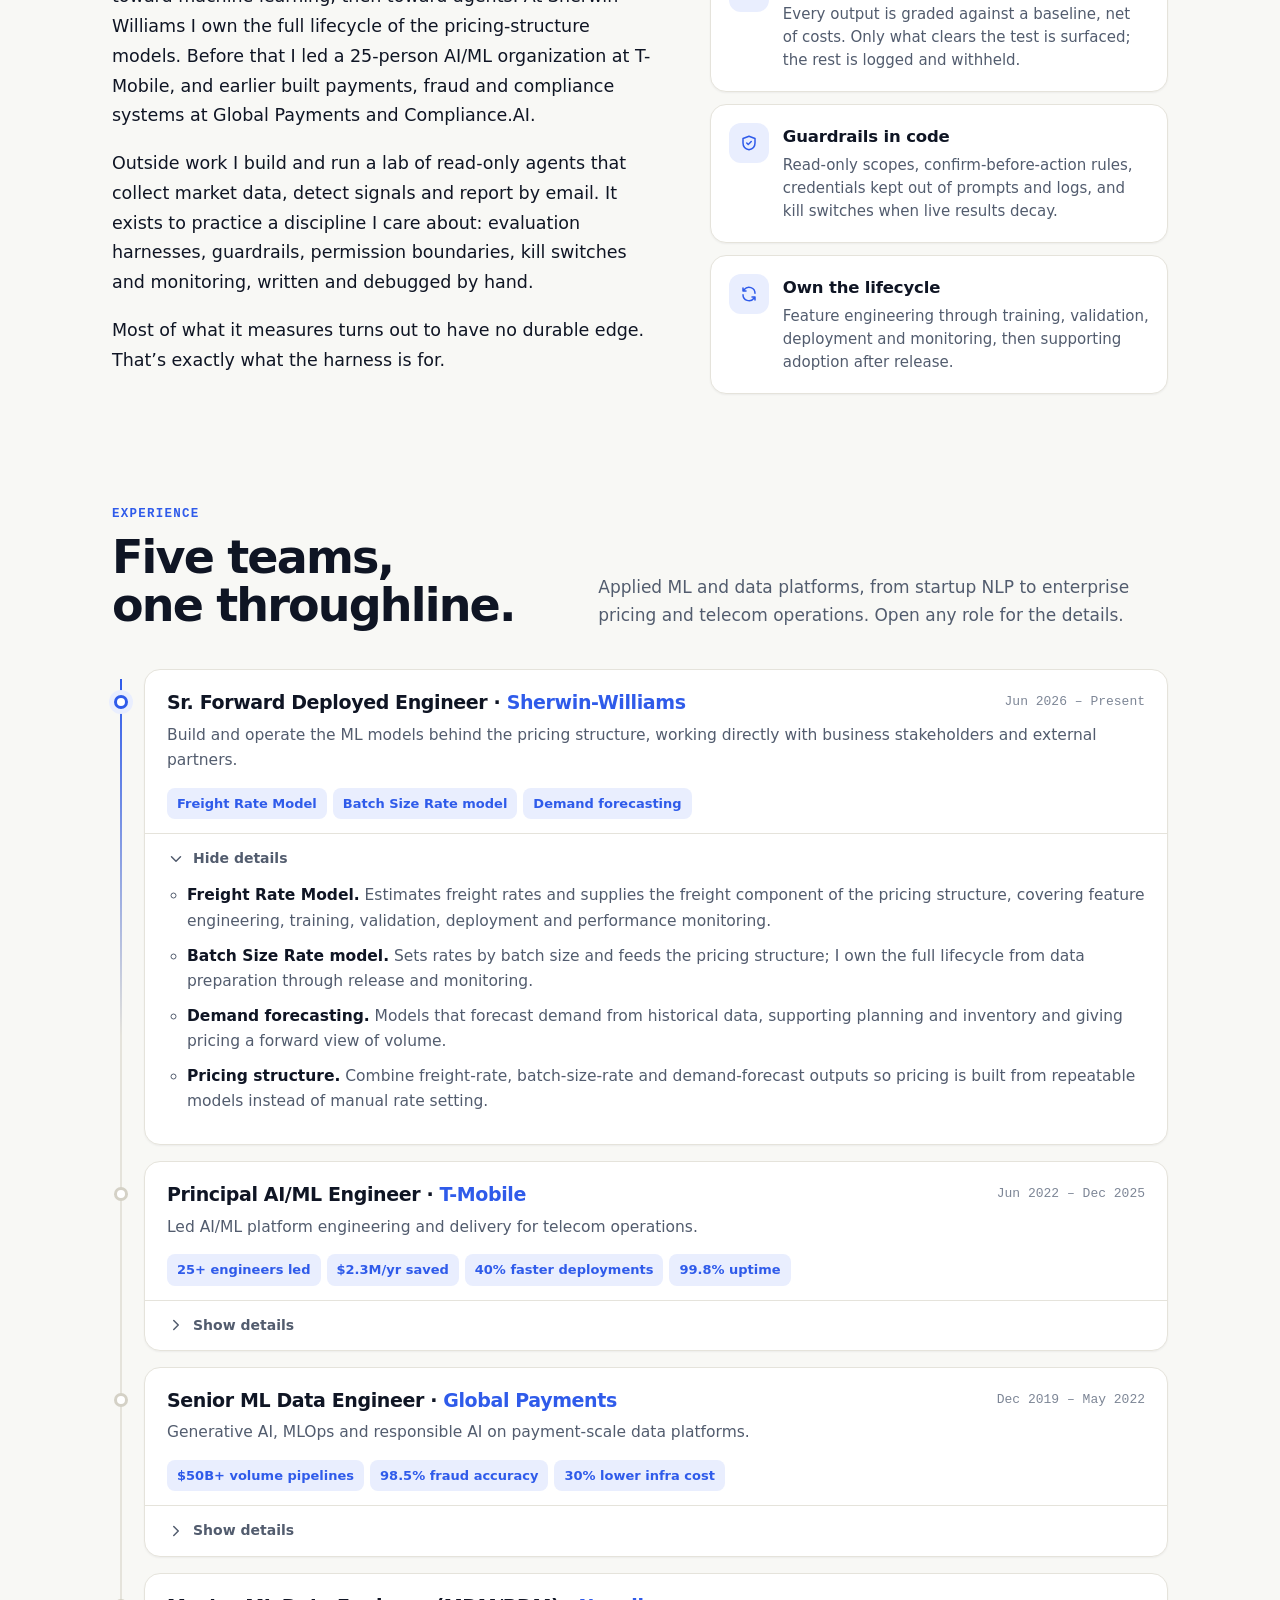
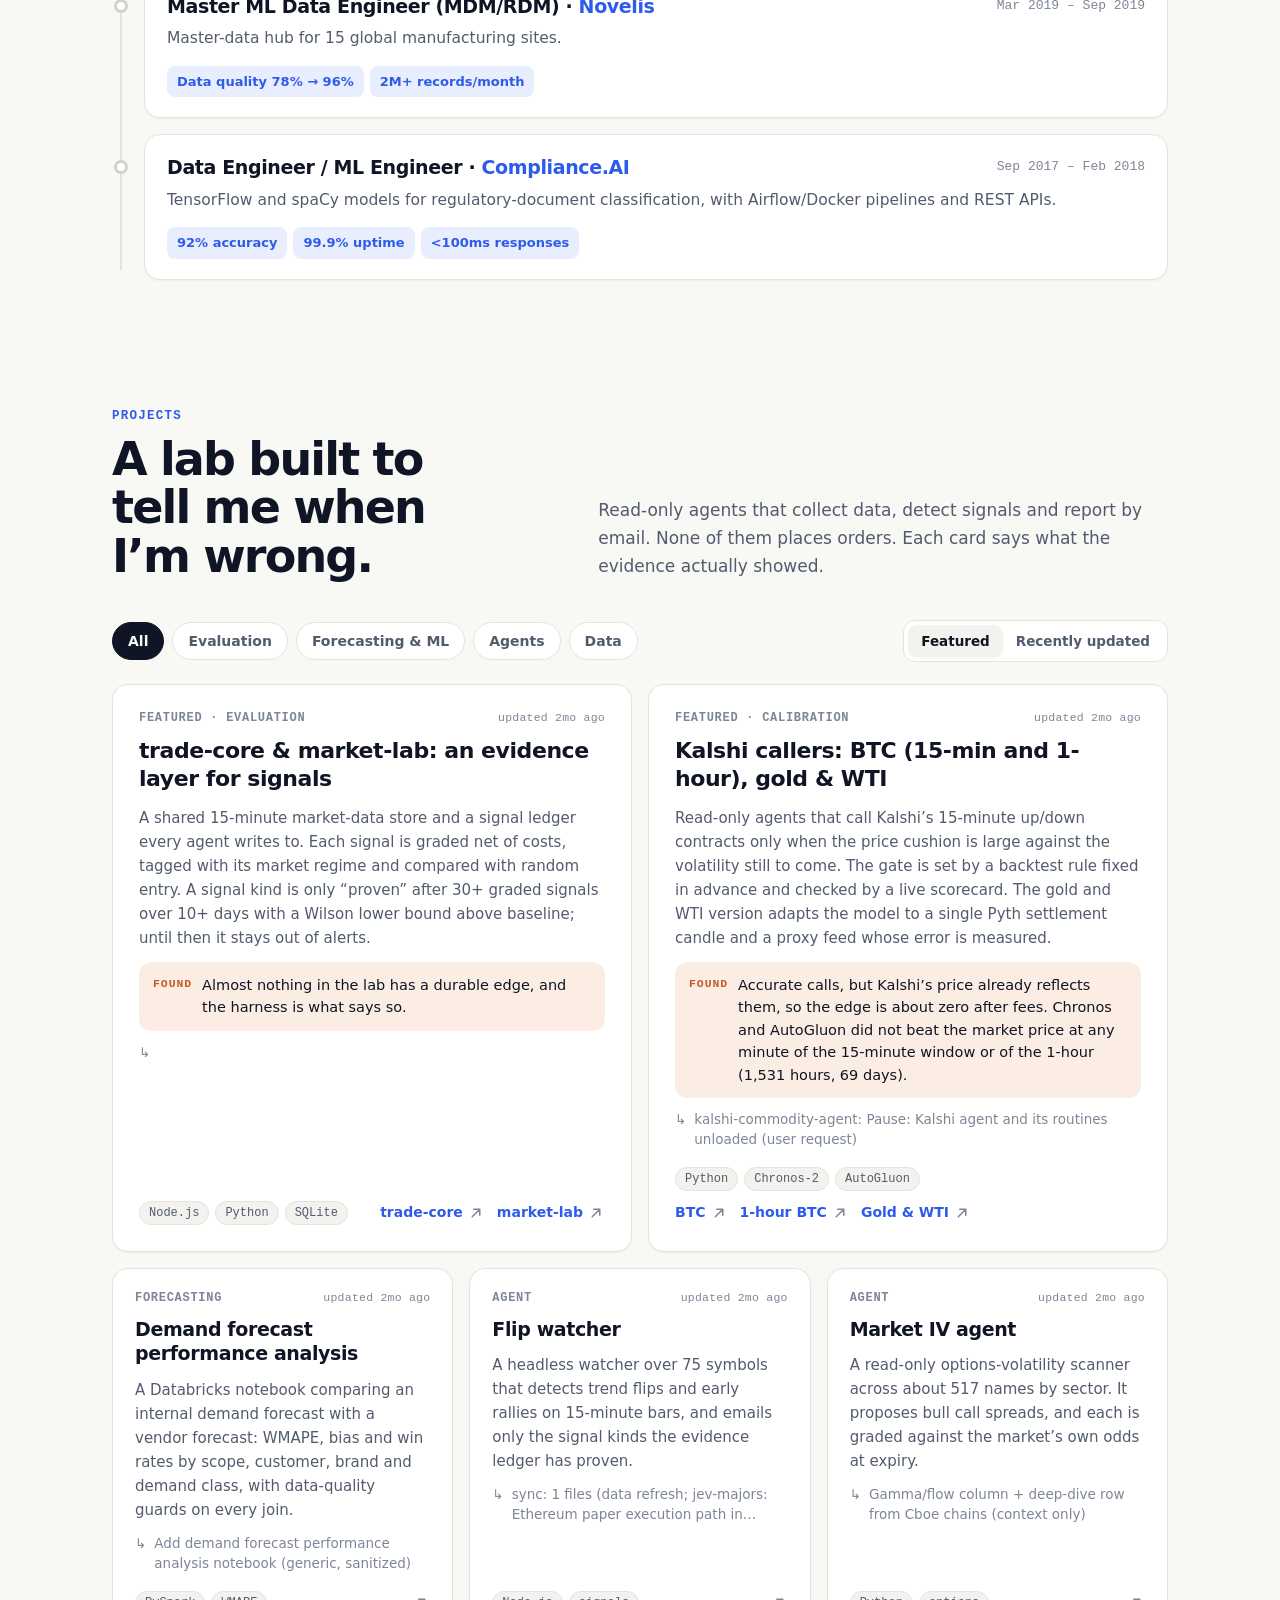
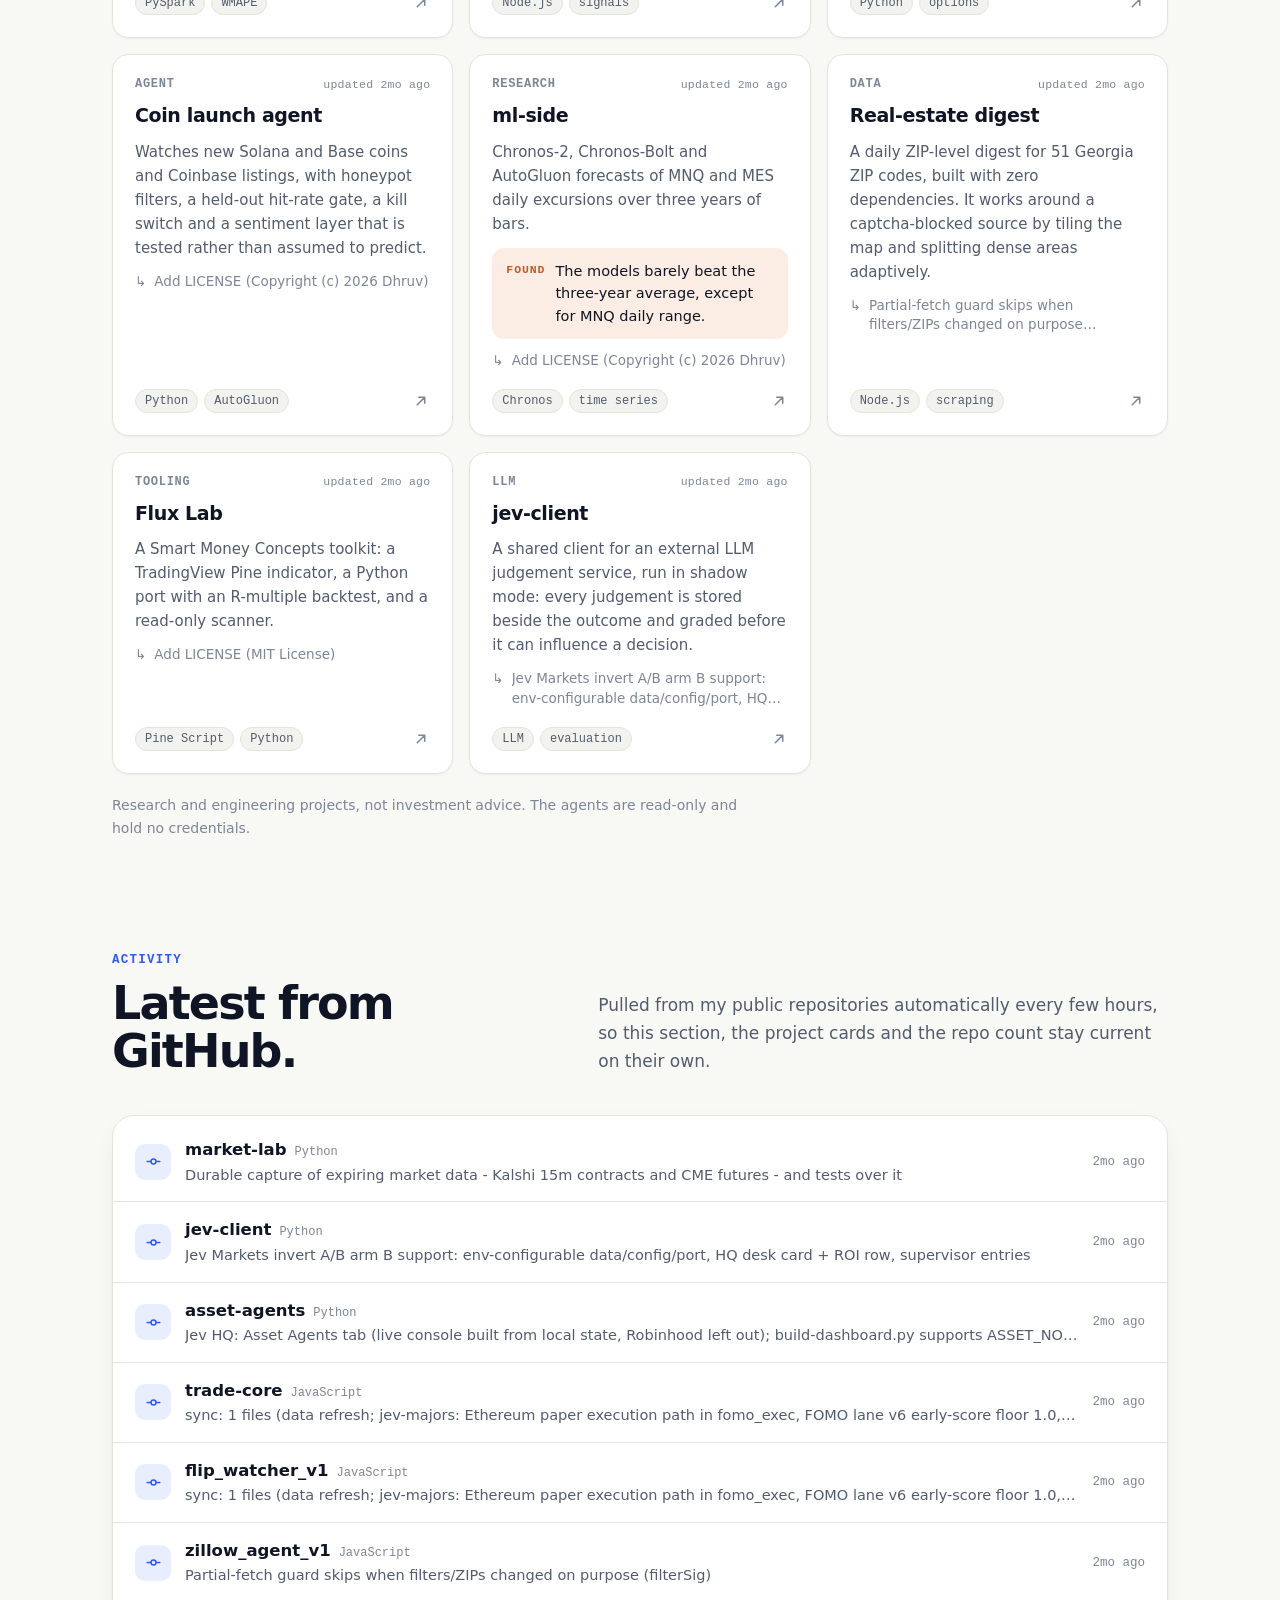
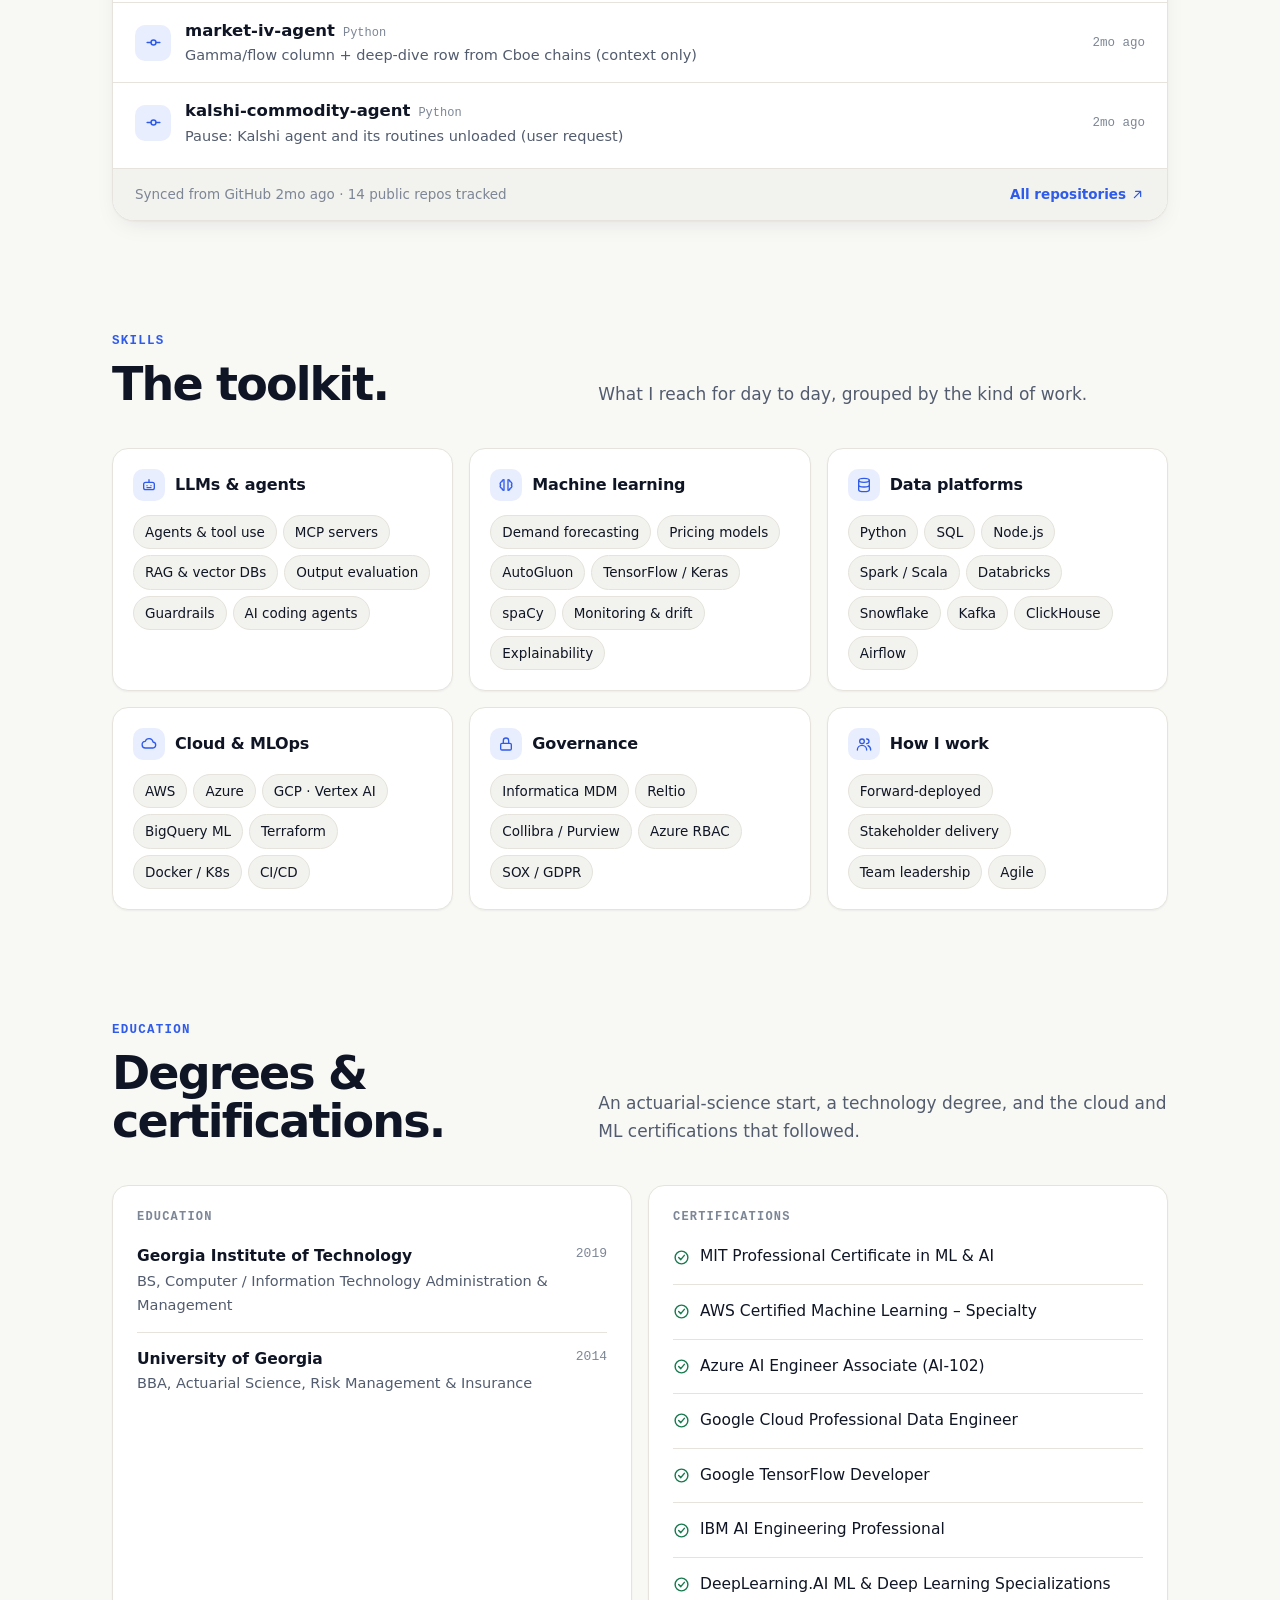
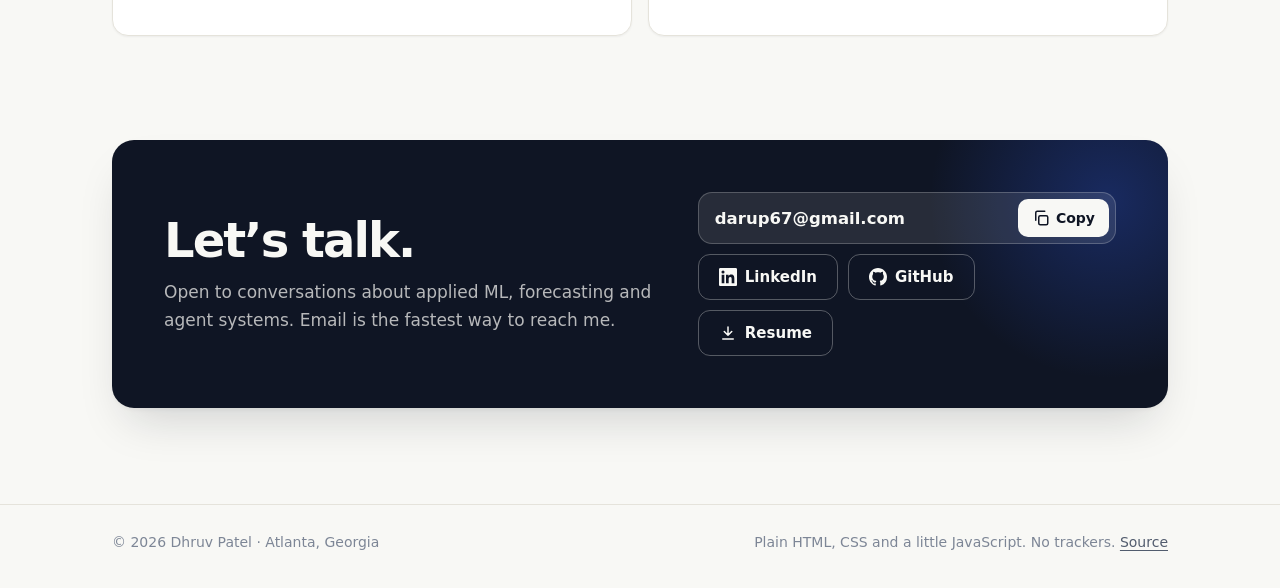
==== commit 38c5cd2a: "Add Systems page: ecosystem map + resume section (public-safe) Co-Authored-By: Claude Sonnet 5.5 <no" ====
--- a/index.html
+++ b/index.html
@@ -63,6 +63,8 @@
       <a href="#experience">Experience</a>
       <a href="#projects">Projects</a>
       <a href="#activity">Activity</a>
+  <a href="systems/">Systems &amp; resume</a>
+      <a href="systems/">Systems</a>
       <a href="#skills">Skills</a>
       <a href="#contact">Contact</a>
     </nav>
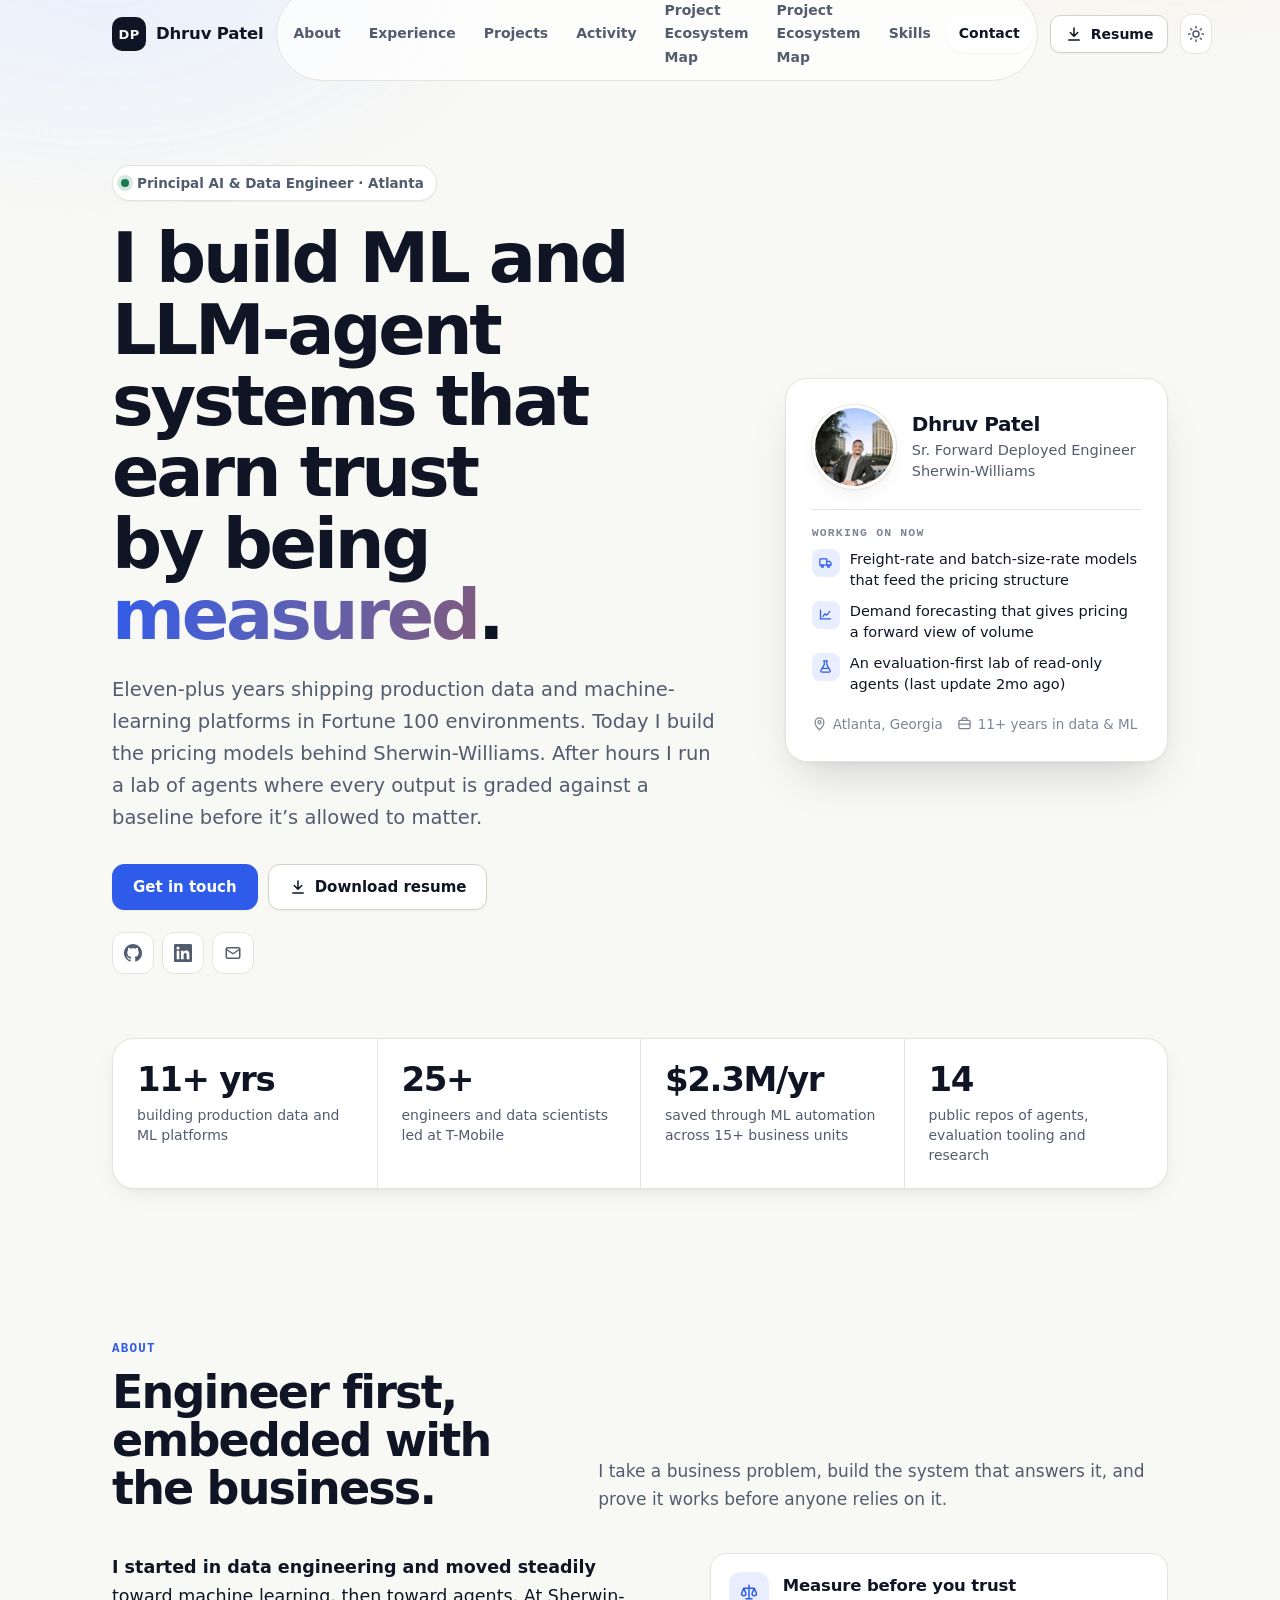
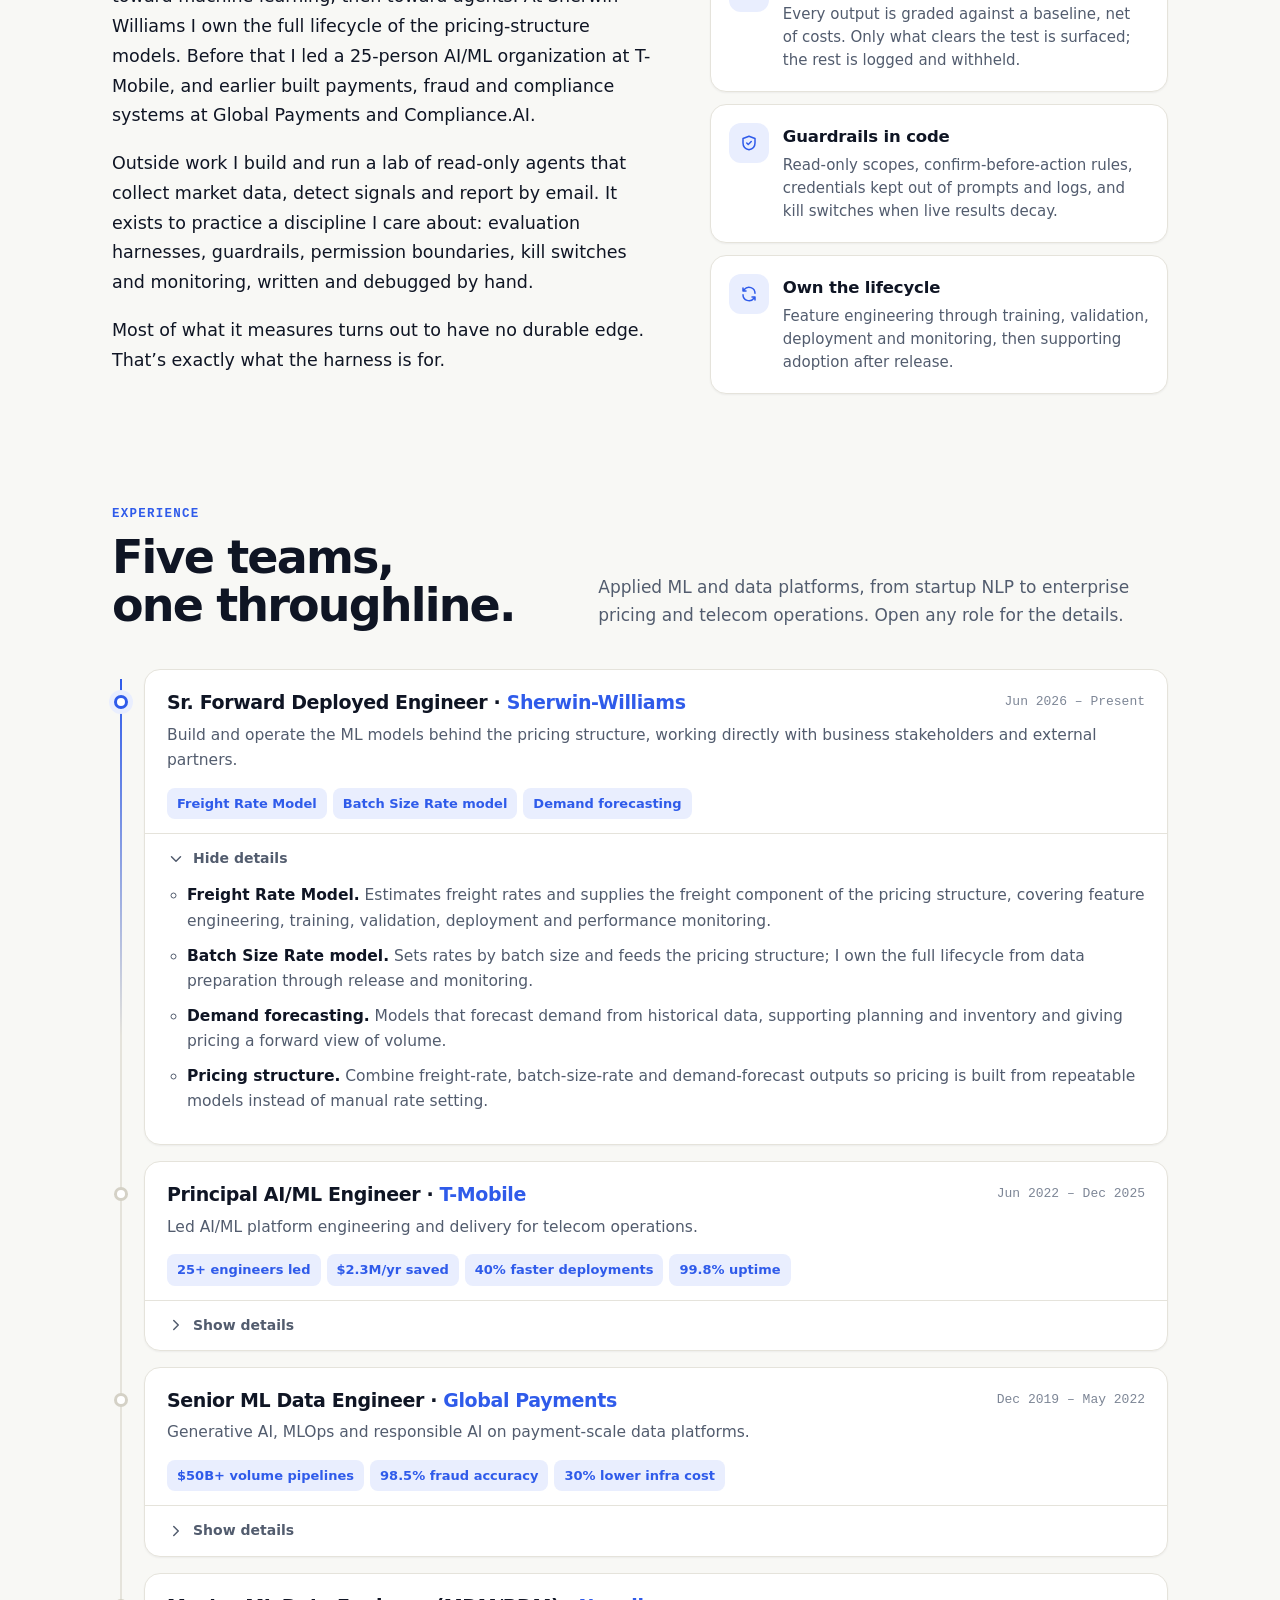
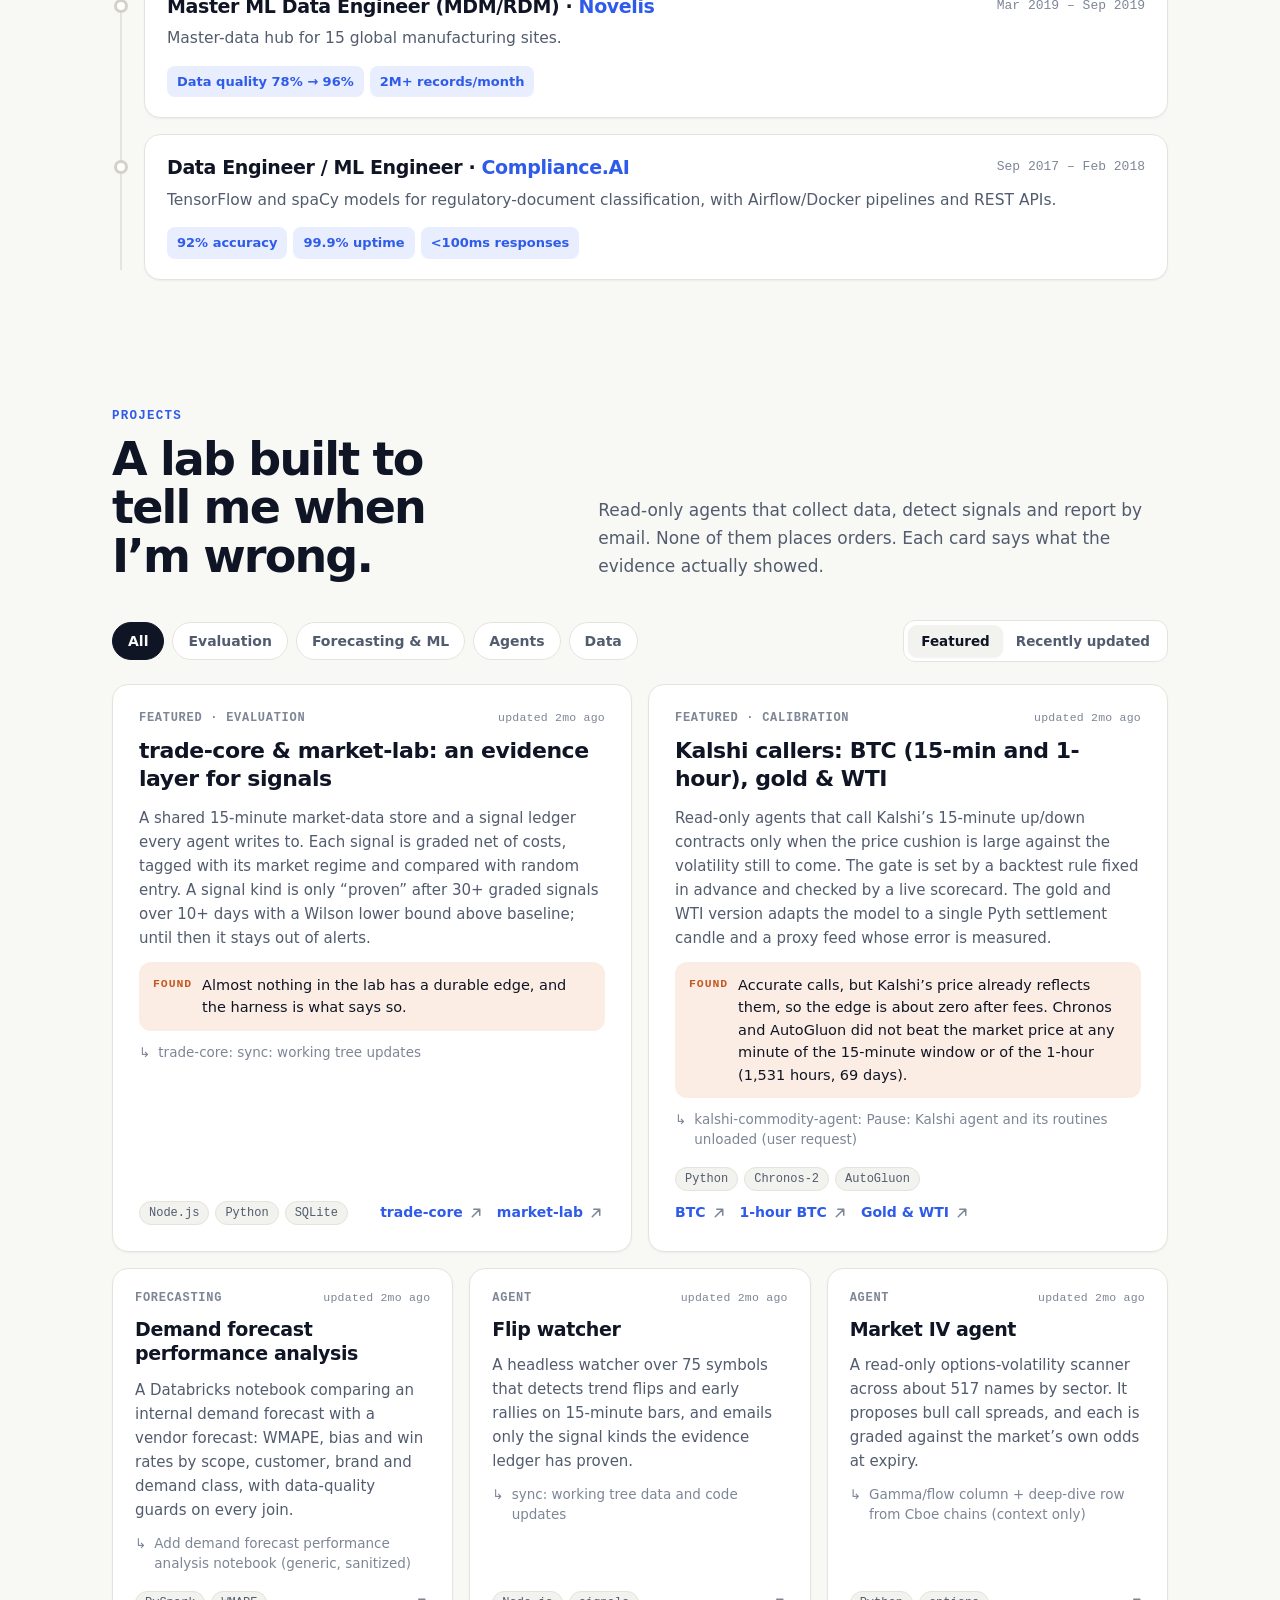
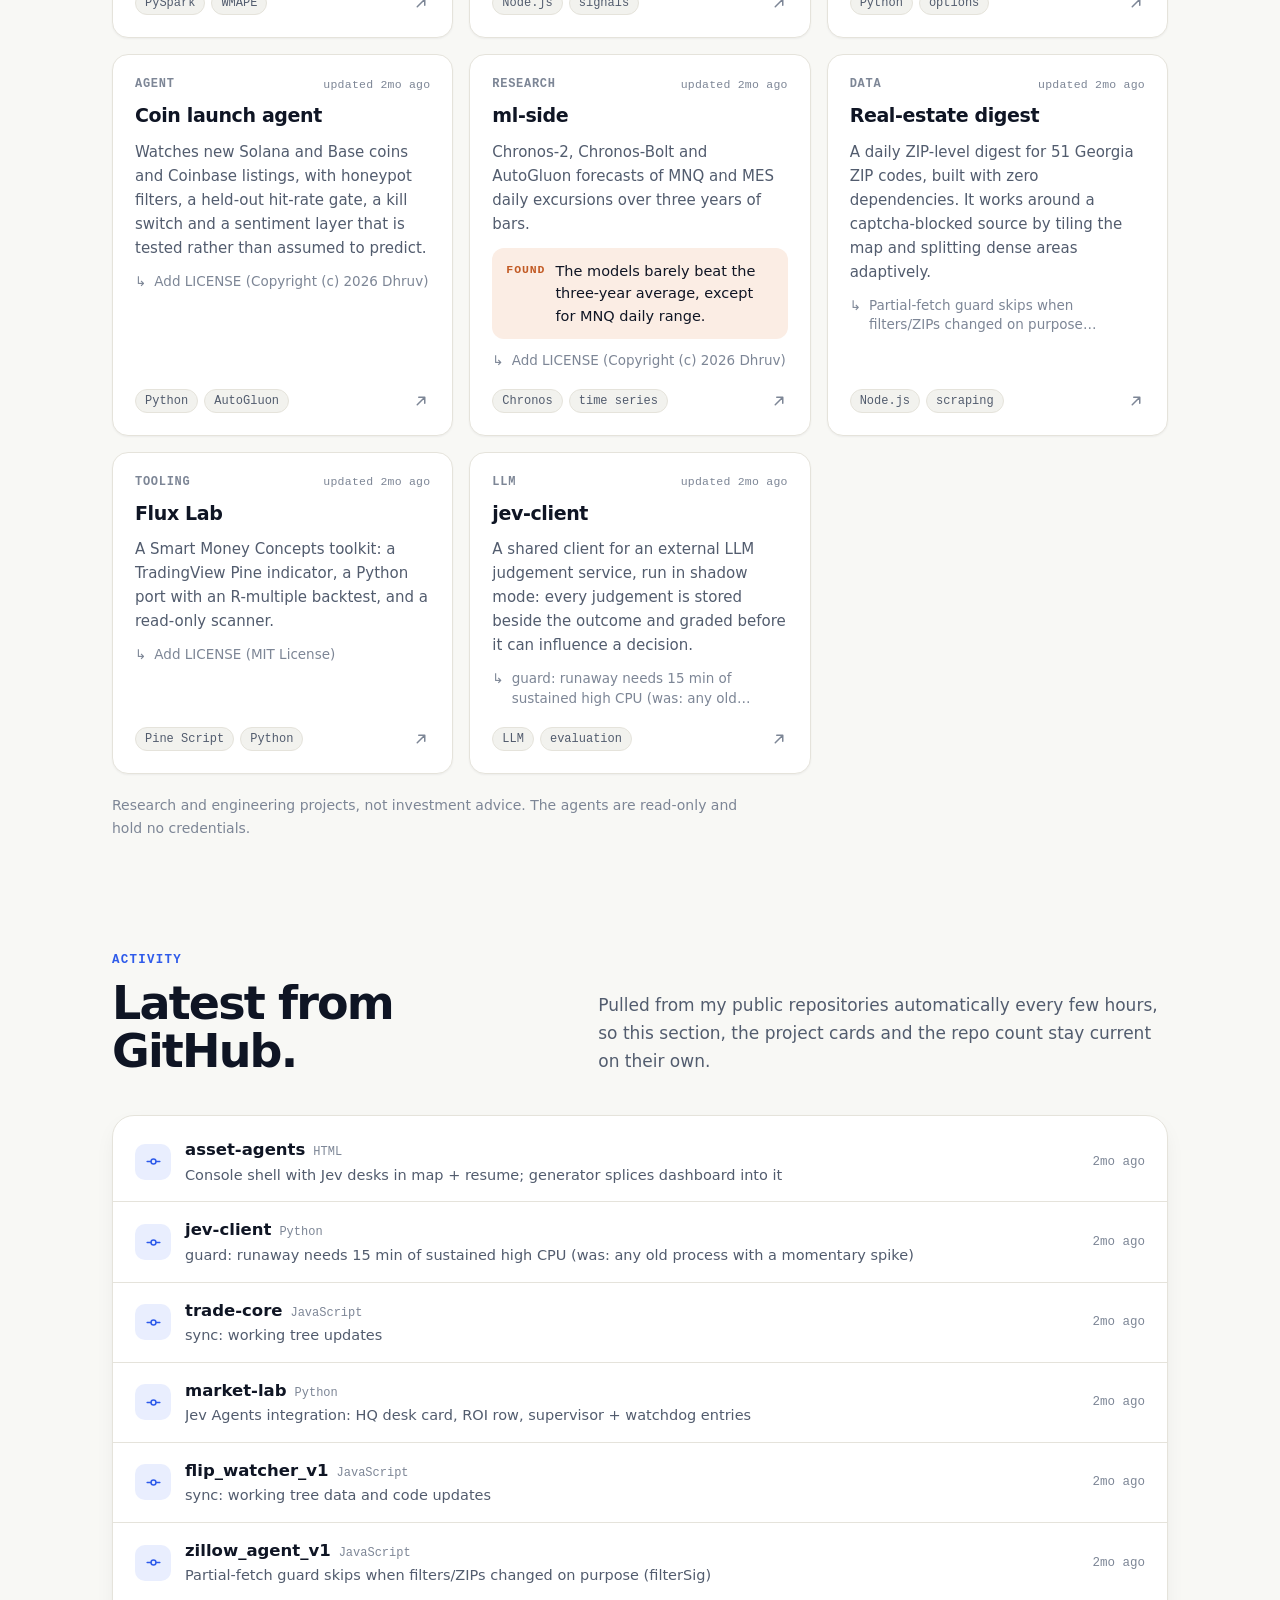
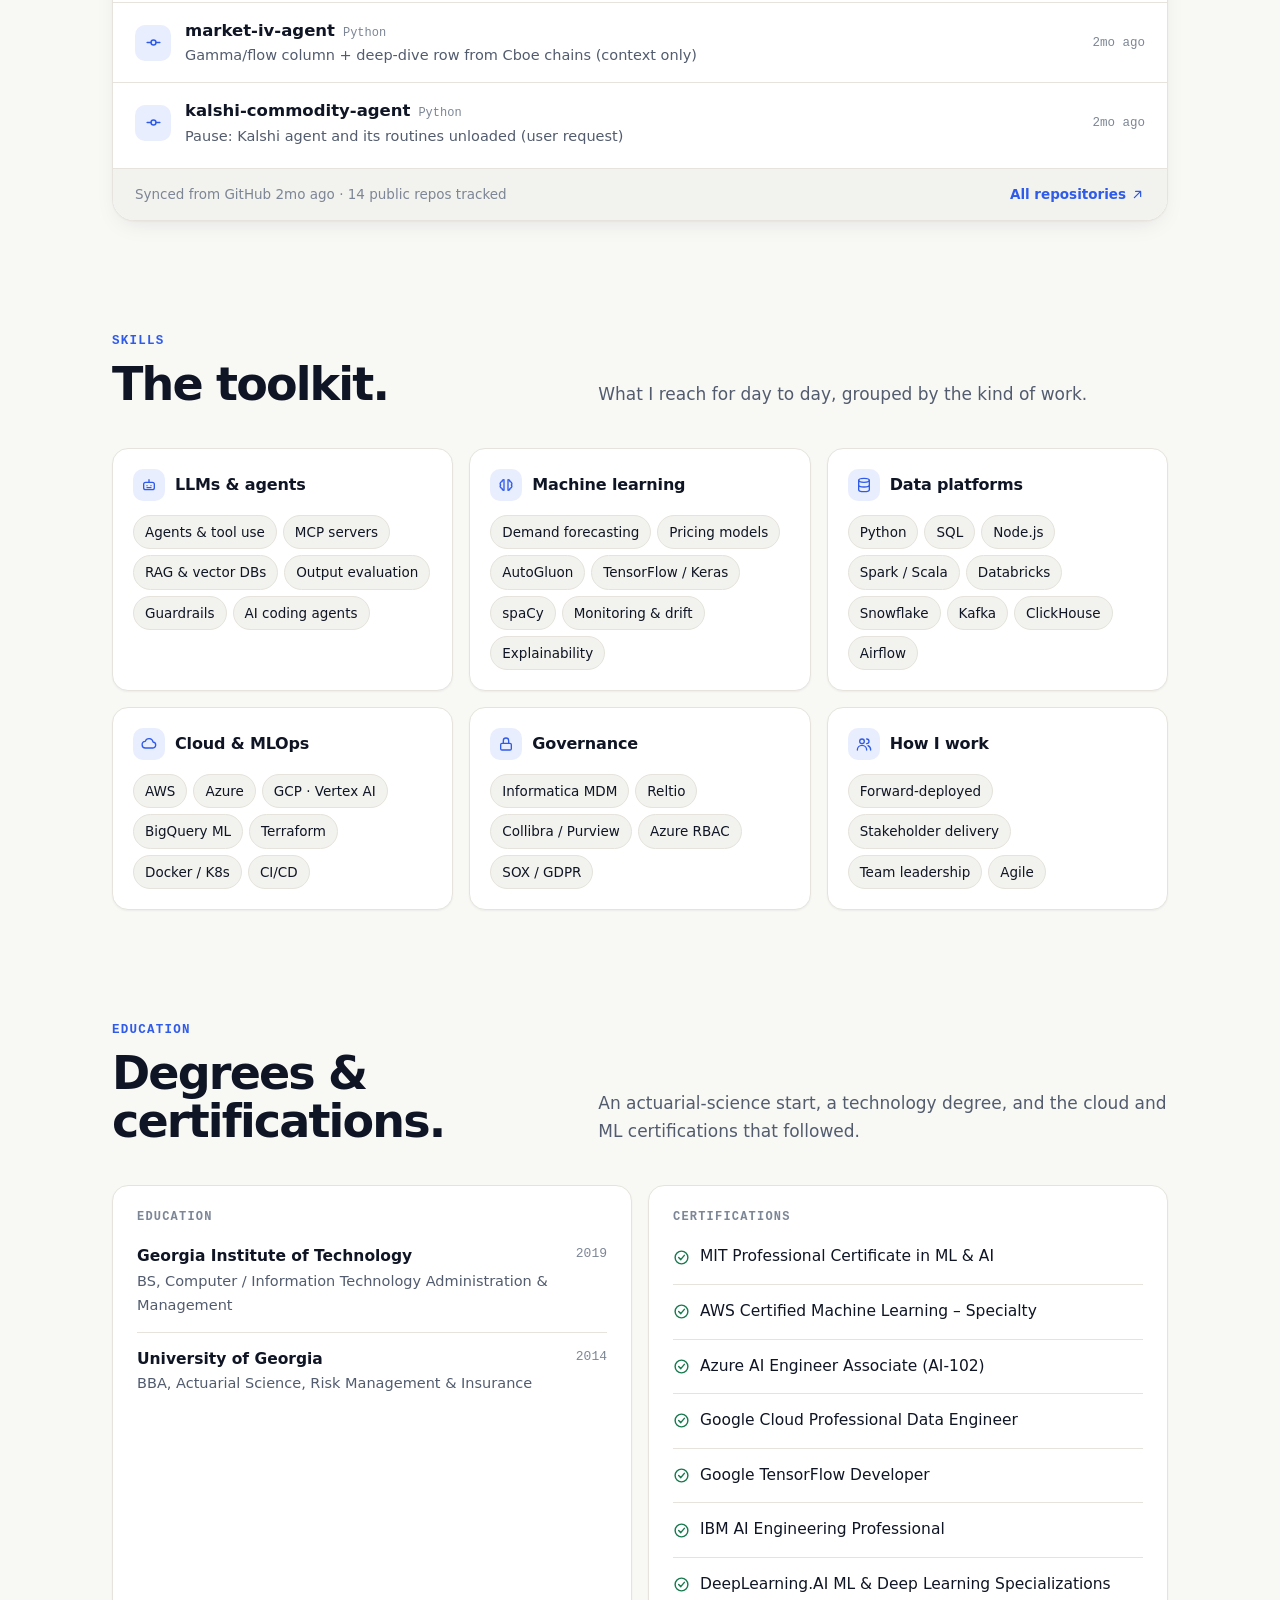
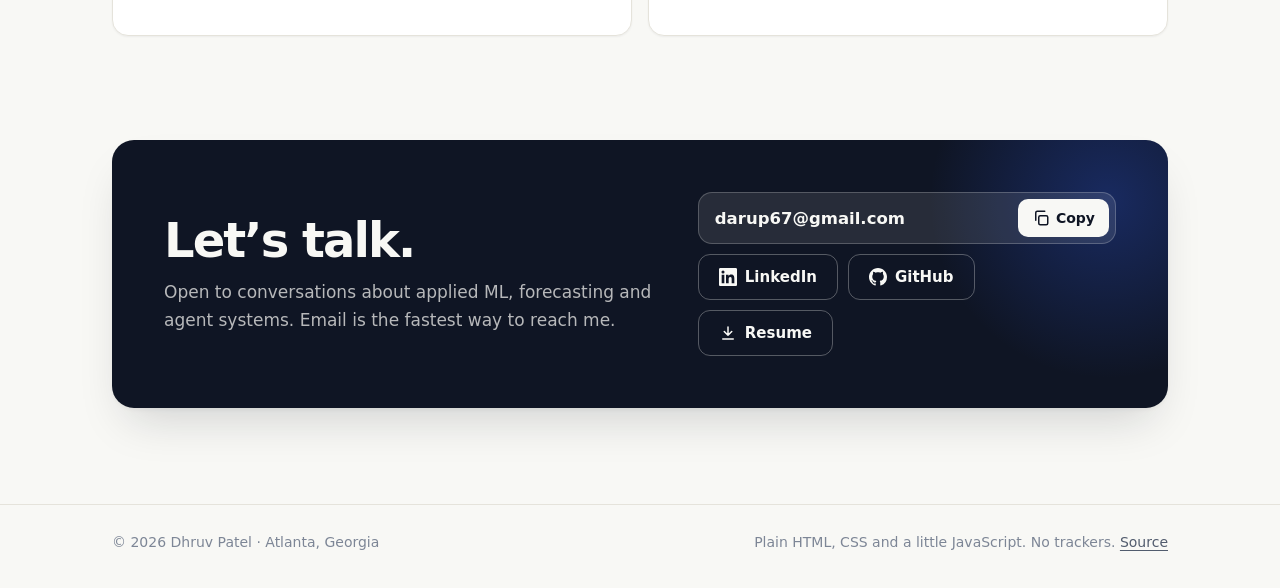
==== commit 28c54578: "Rename Systems to Project Ecosystem Map; Resume tab to Artifact Details Co-Authored-By: Claude Sonne" ====
--- a/index.html
+++ b/index.html
@@ -63,8 +63,8 @@
       <a href="#experience">Experience</a>
       <a href="#projects">Projects</a>
       <a href="#activity">Activity</a>
-  <a href="systems/">Systems &amp; resume</a>
-      <a href="systems/">Systems</a>
+  <a href="systems/">Project Ecosystem Map</a>
+      <a href="systems/">Project Ecosystem Map</a>
       <a href="#skills">Skills</a>
       <a href="#contact">Contact</a>
     </nav>
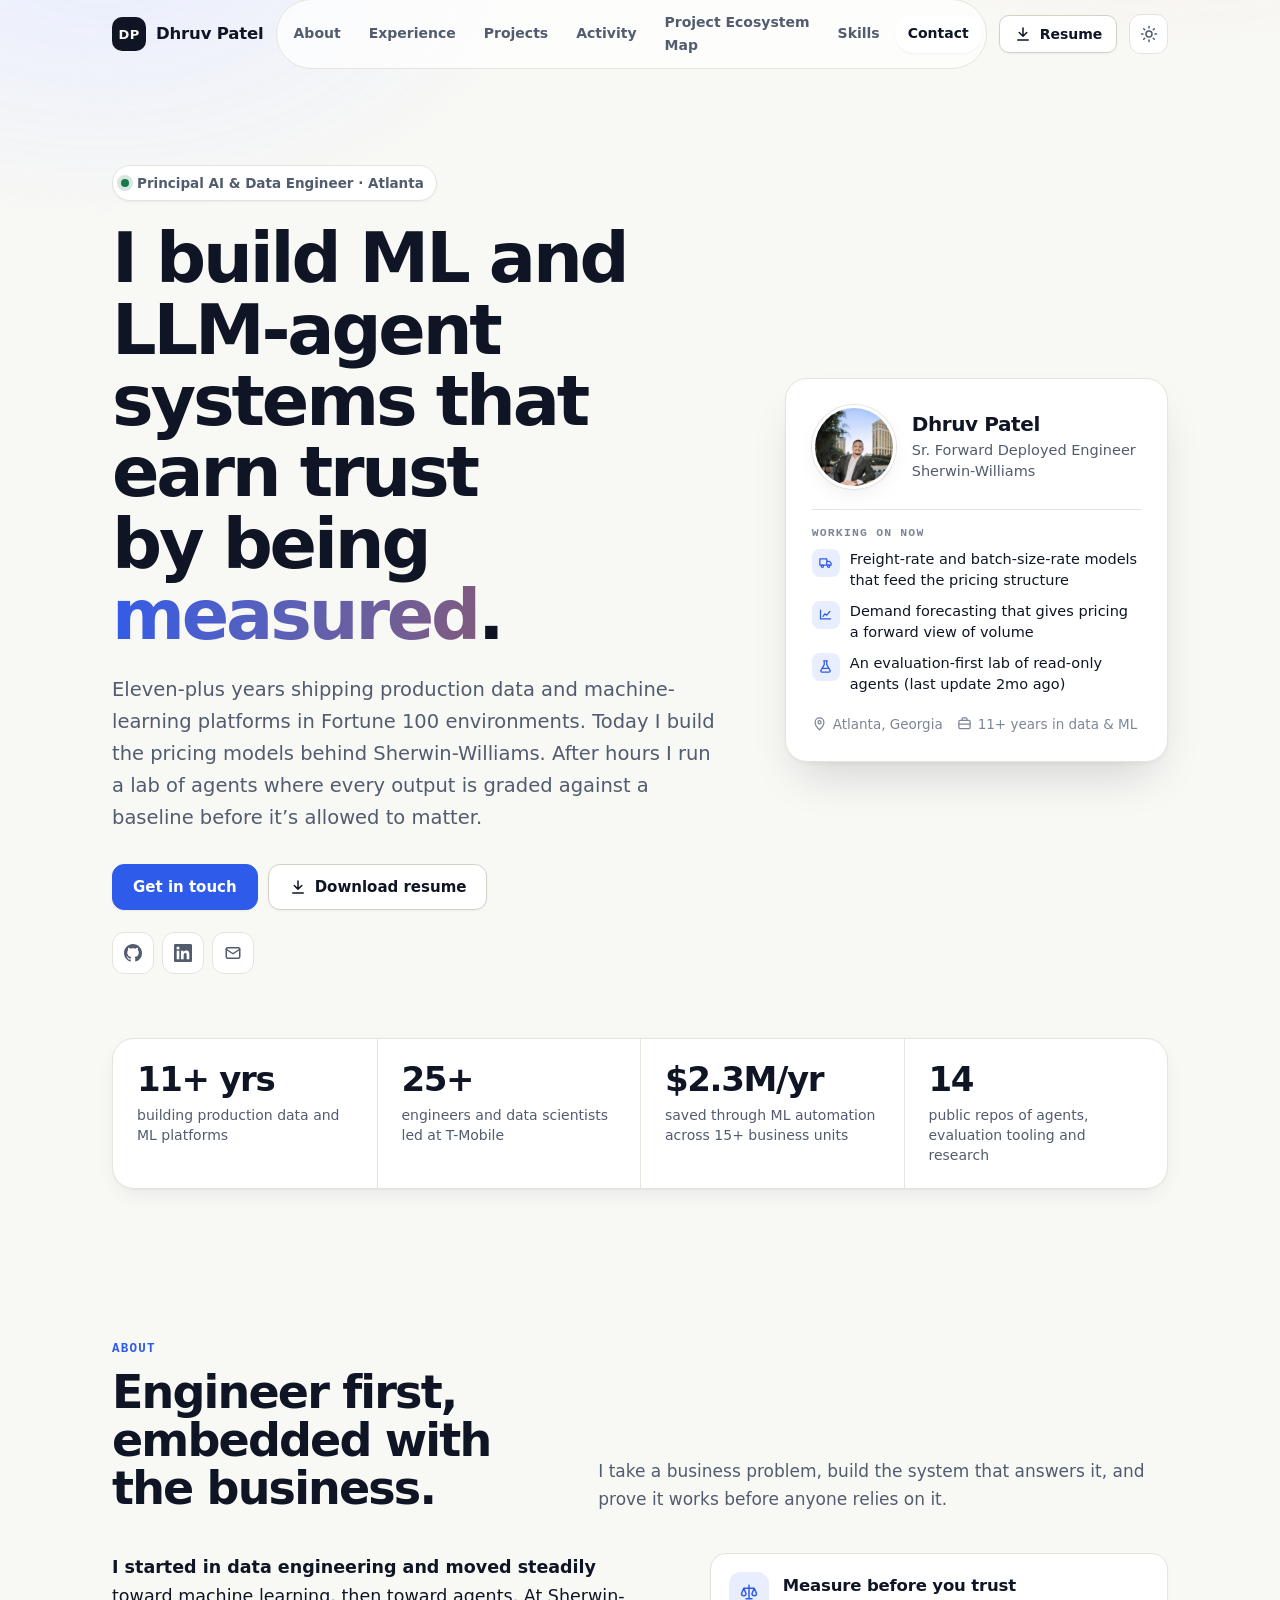
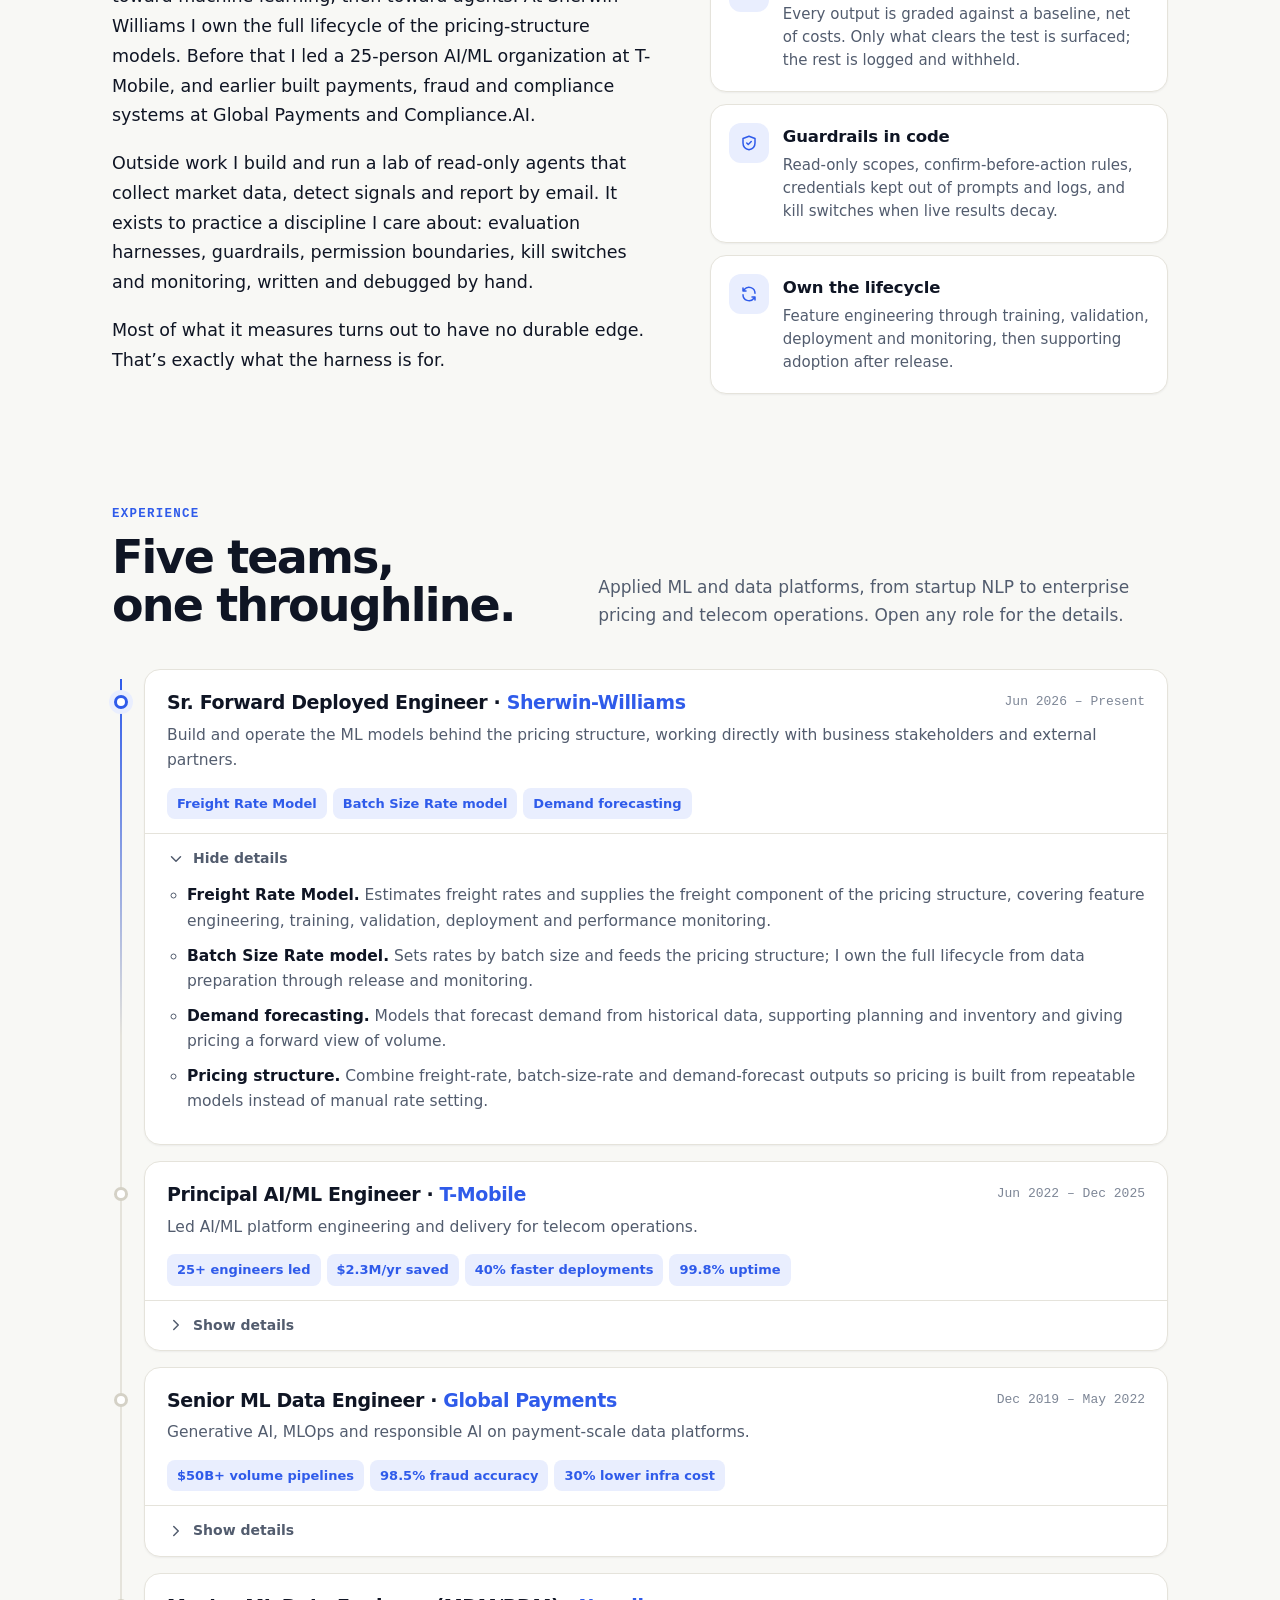
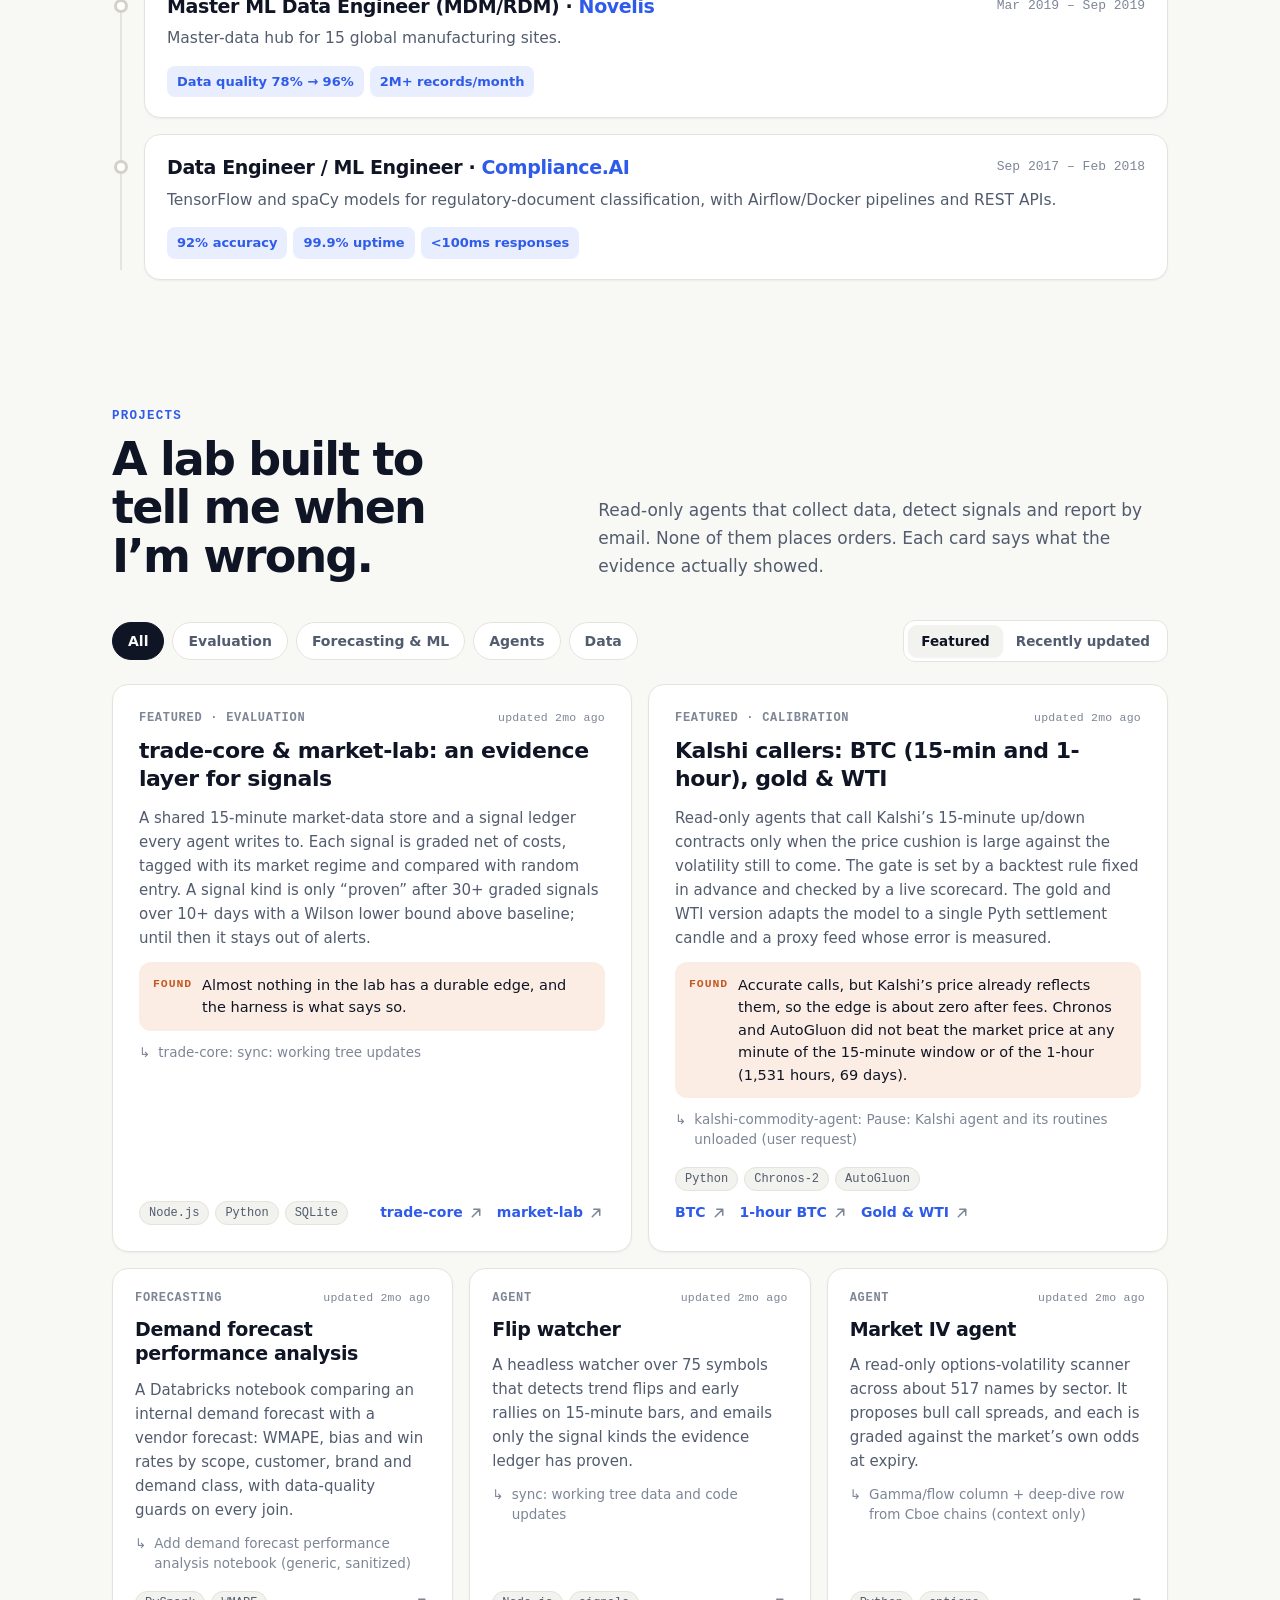
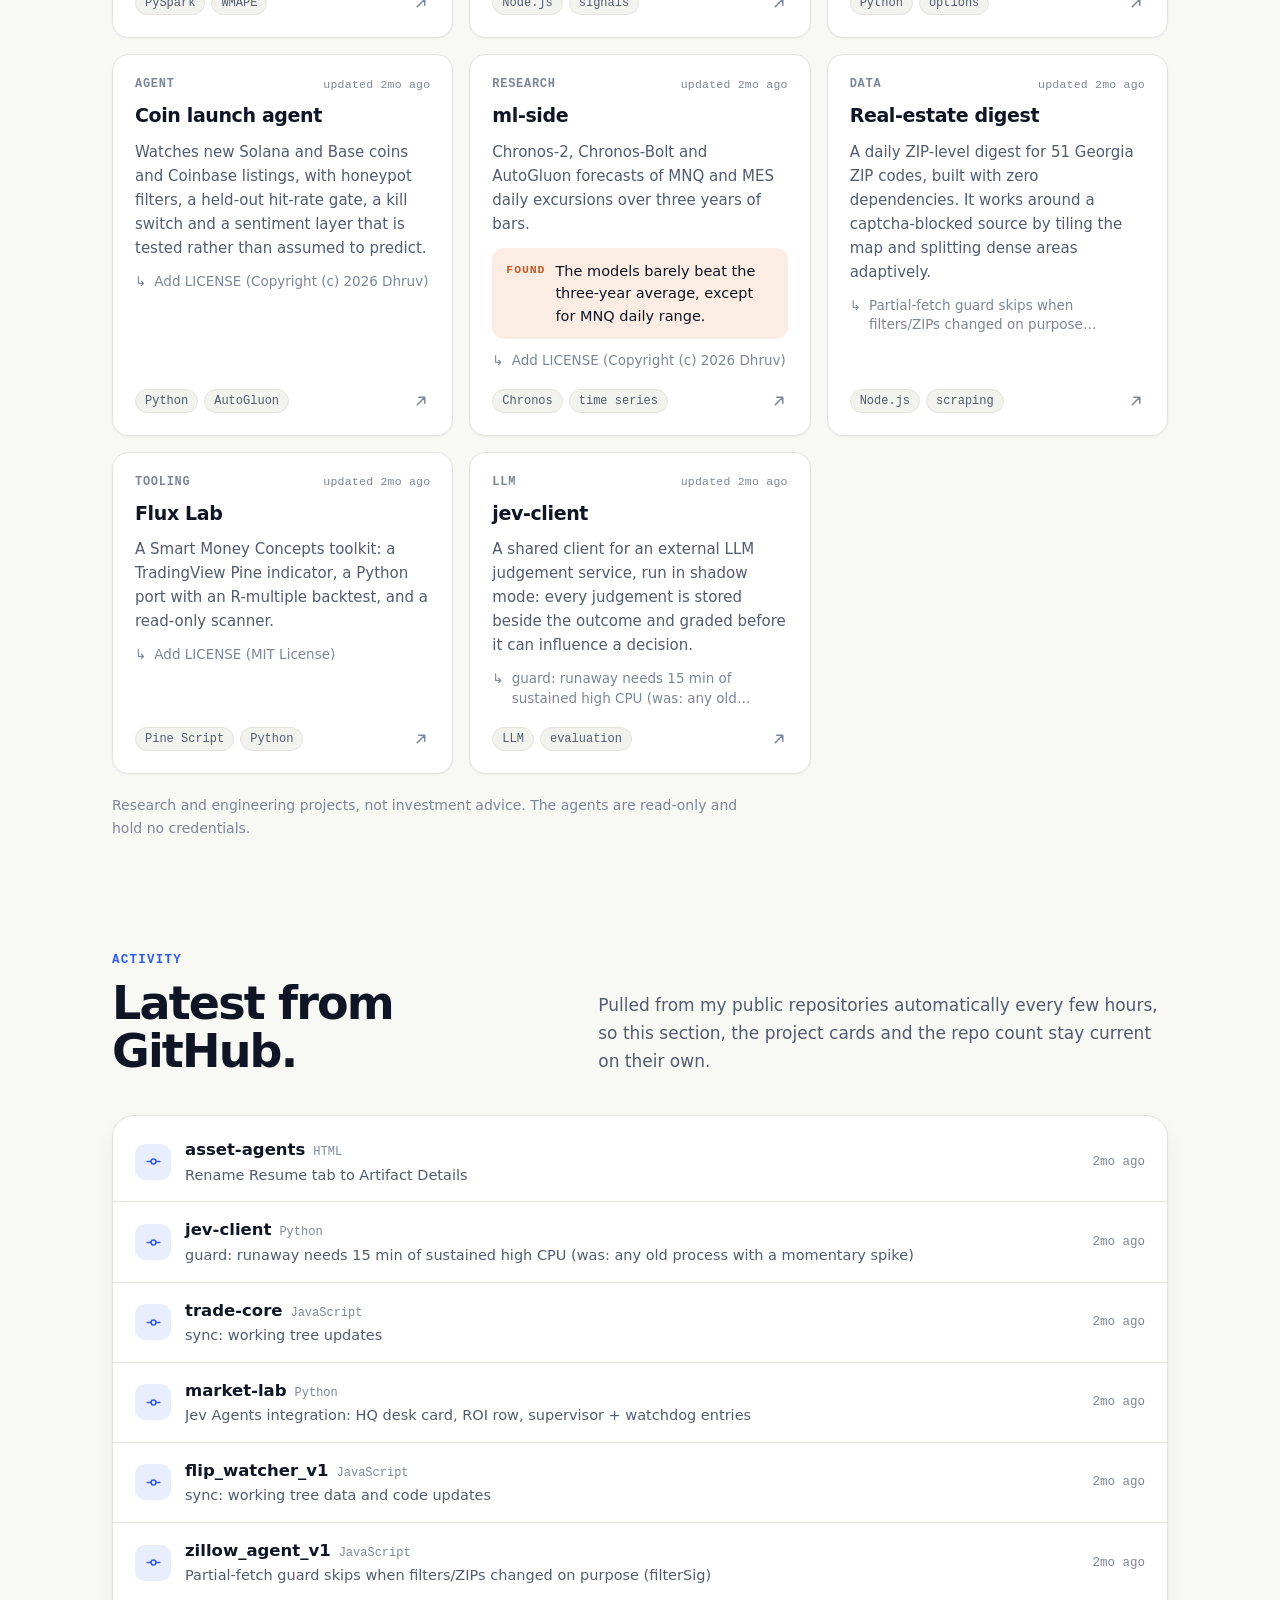
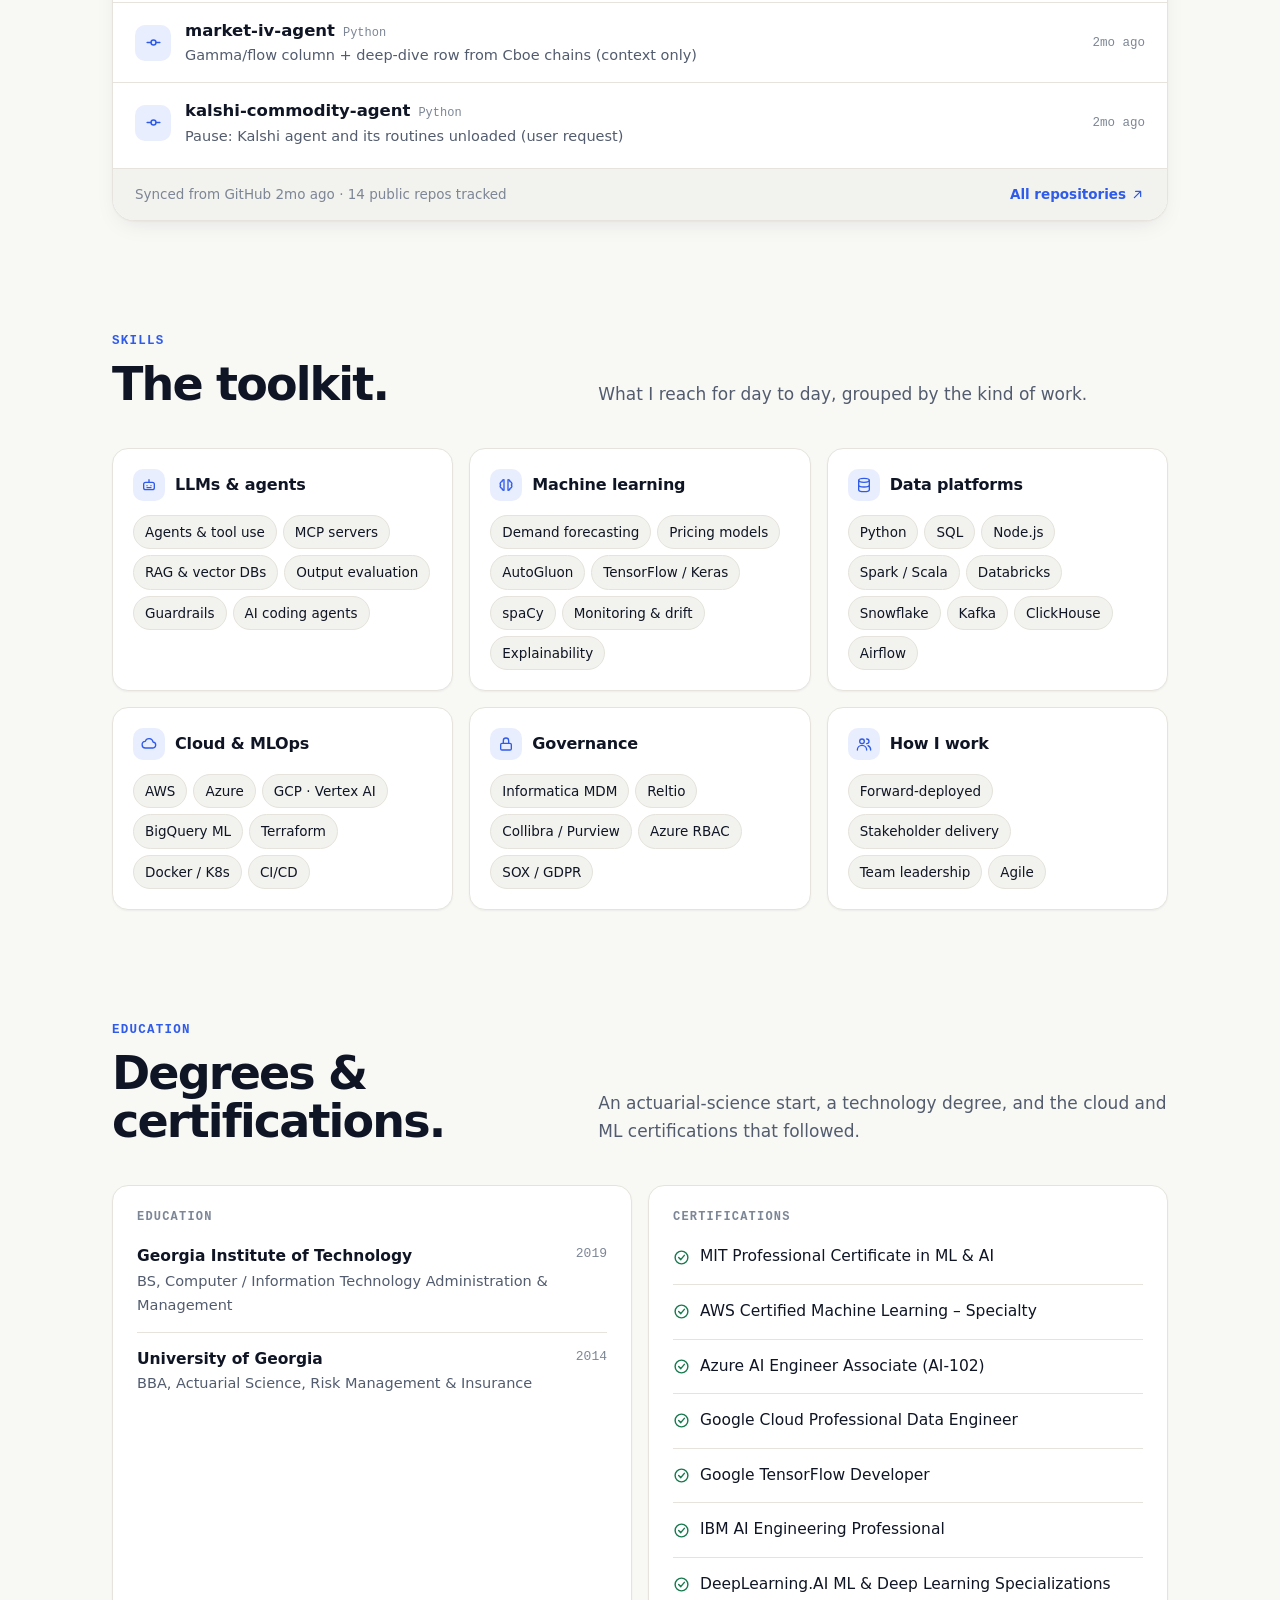
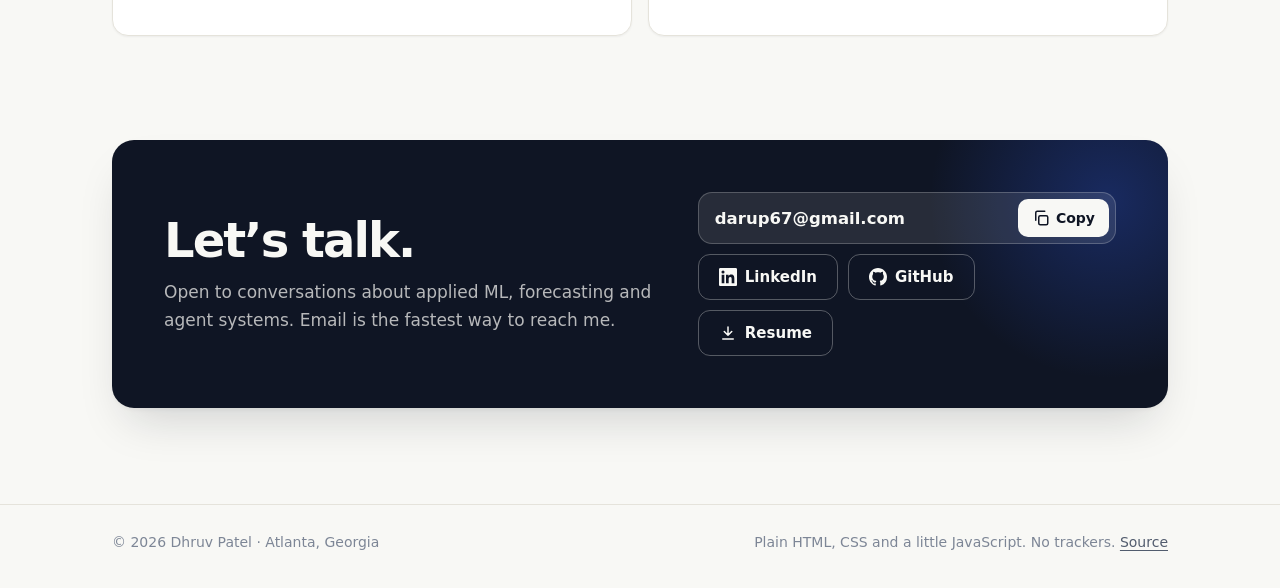
==== commit 992e61c6: "Remove duplicate nav link; add to mobile menu Co-Authored-By: Claude Sonnet 5.5 <noreply@anthropic.c" ====
--- a/index.html
+++ b/index.html
@@ -63,7 +63,6 @@
       <a href="#experience">Experience</a>
       <a href="#projects">Projects</a>
       <a href="#activity">Activity</a>
-  <a href="systems/">Project Ecosystem Map</a>
       <a href="systems/">Project Ecosystem Map</a>
       <a href="#skills">Skills</a>
       <a href="#contact">Contact</a>
@@ -78,6 +77,7 @@
   <a href="#experience">Experience</a>
   <a href="#projects">Projects</a>
   <a href="#activity">Activity</a>
+  <a href="systems/">Project Ecosystem Map</a>
   <a href="#skills">Skills</a>
   <a href="#education">Education</a>
   <a href="#contact">Contact</a>
